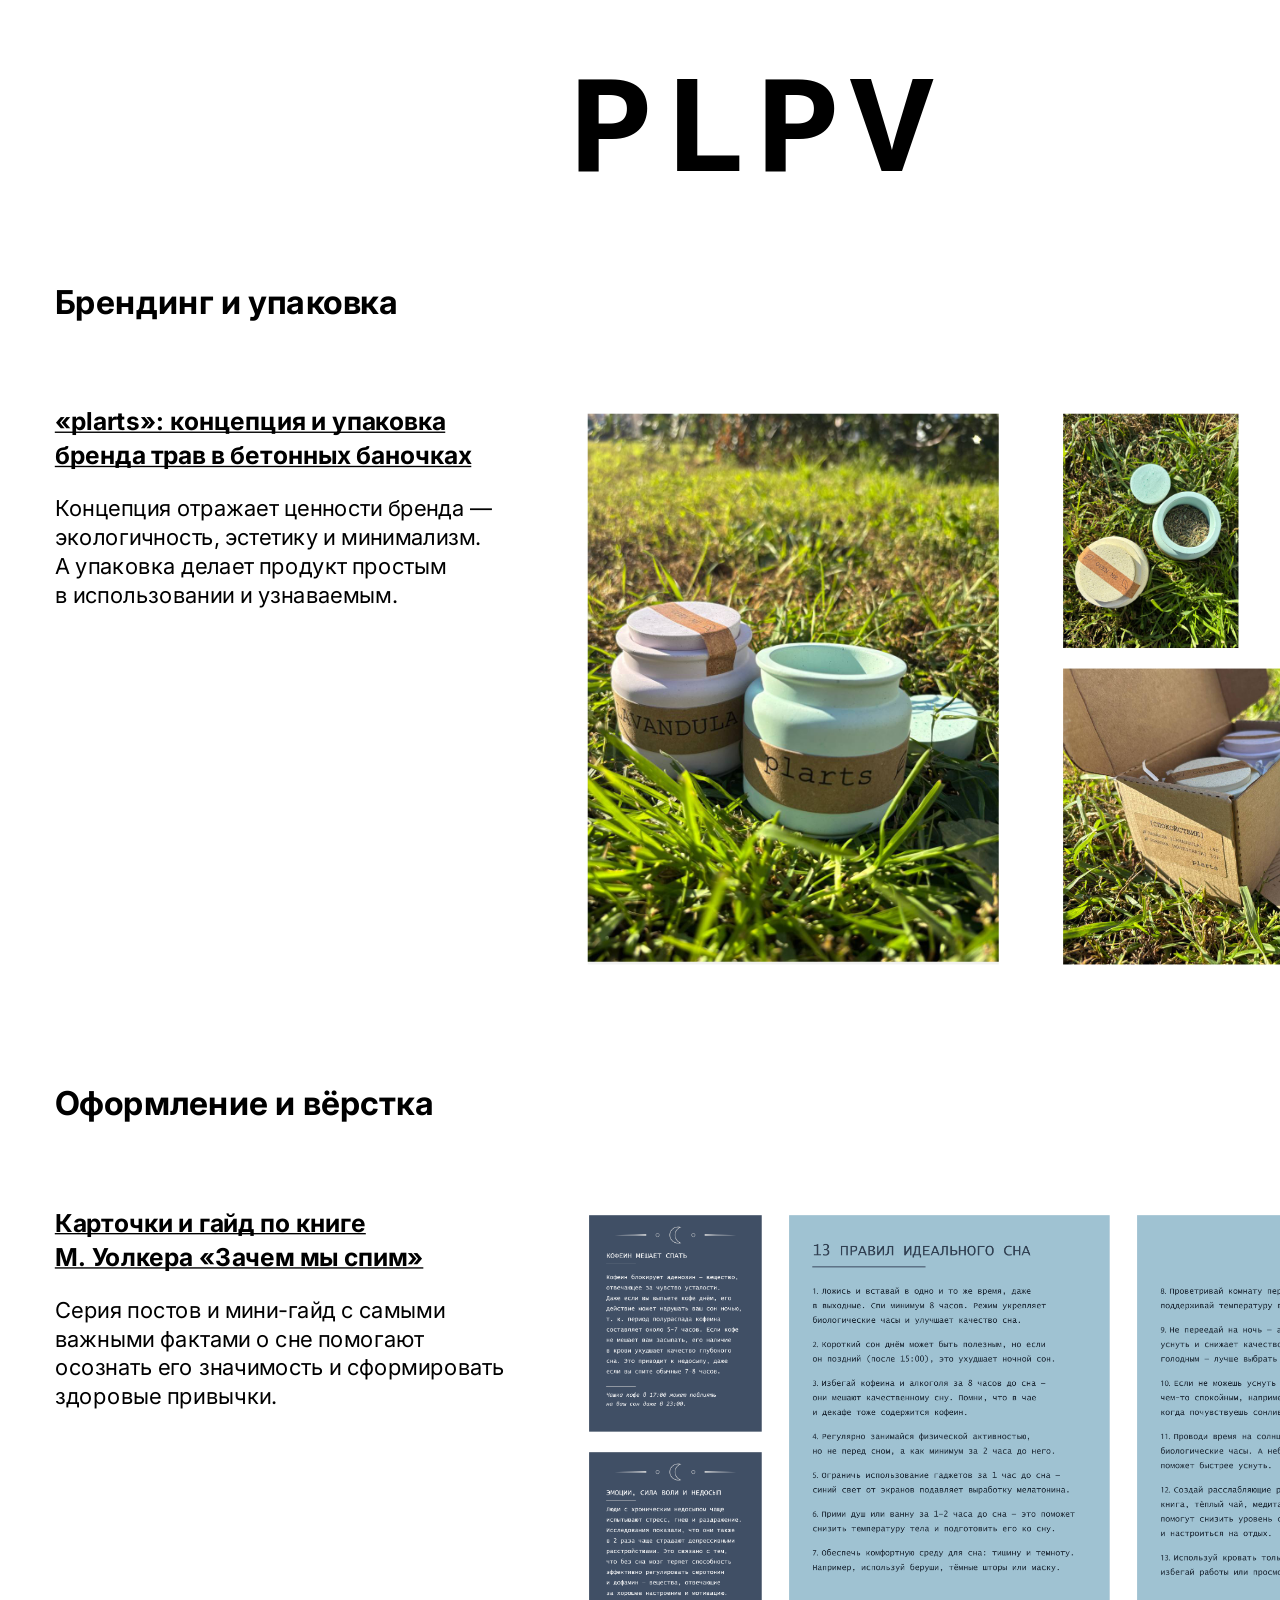
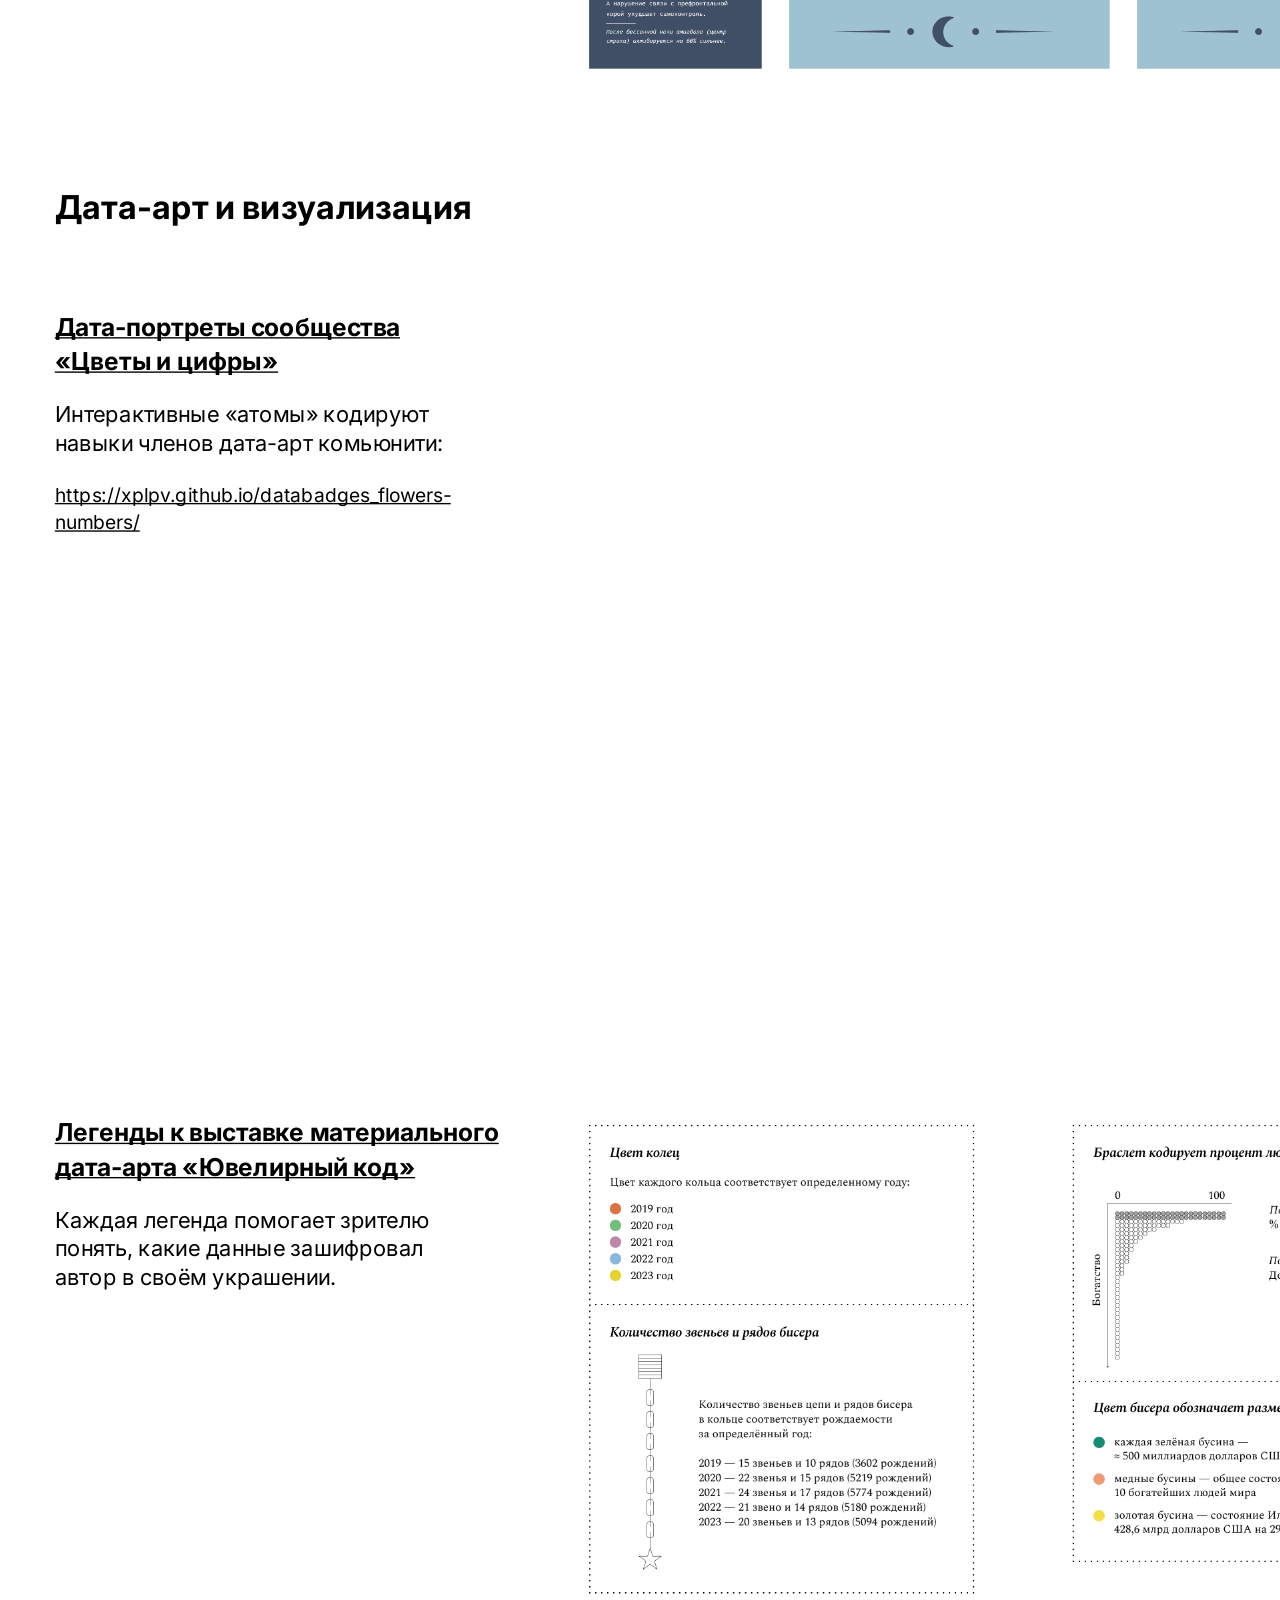
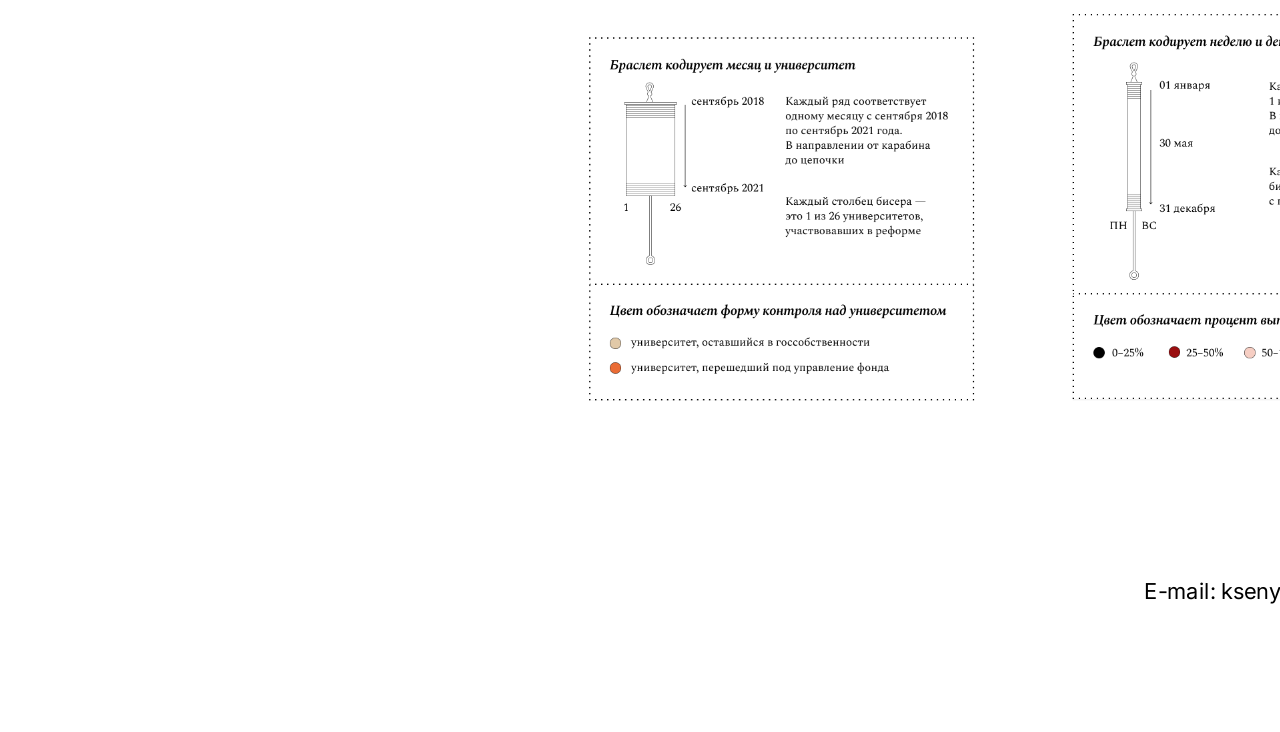
==== index.html @ 0fc168ed "Update index.html" ====
<!DOCTYPE html>
<html lang="ru">
<head>
  <meta charset="UTF-8" />
  <meta name="viewport" content="width=1024" />
  <title>PLPV — Портфолио</title>

  <link rel="preconnect" href="https://fonts.googleapis.com">
  <link rel="preconnect" href="https://fonts.gstatic.com" crossorigin>
  <link href="https://fonts.googleapis.com/css2?family=Inter:wght@300;400;500;600&display=swap" rel="stylesheet">

  <link rel="stylesheet" href="style.css"/>
</head>

<body>
<div class="container">
<!-- 1 этаж -->
<div class="floor"><h1>PLPV</h1></div>


<!-- 2 этаж -->
<div class="floor"><h2>Брендинг и упаковка</h2></div>

<!-- 3 этаж -->
<div class="floor">
  <div class="text-block">
    <div class="text-inner">
      <h3><a href="https://readymag.website/u2789686664/5841627/2/">«plarts»: концепция и упаковка бренда трав в бетонных баночках</a></h3>
      <p>Концепция отражает ценности бренда — экологичность, эстетику и минимализм. А упаковка делает продукт простым в использовании и узнаваемым.</p>
    </div>
  </div>

  <div class="photos photos-3">
    <!-- Левая большая вертикальная -->
    <div class="ph ph-300x402"><img src="https://xplpv.github.io/portfolio/assets/1.jpg" alt="1"/></div>

    <!-- Правая часть -->
    <div class="col-right">
      <!-- Верх: две маленькие рядом -->
      <div class="top-row">
        <div class="ph ph-128x170"><img src="https://xplpv.github.io/portfolio/assets/2.jpg" alt="2"/></div>
        <div class="ph ph-128x170"><img src="https://xplpv.github.io/portfolio/assets/3.jpg" alt="3"/></div>
      </div>
      <!-- Низ: горизонтальная -->
      <div class="ph ph-288x216"><img src="https://xplpv.github.io/portfolio/assets/4.jpg" alt="4"/></div>
    </div>
  </div>
</div>

<!-- 4 этаж -->
<div class="floor"><h2>Оформление и вёрстка</h2></div>


<!-- 5 этаж -->
<div class="floor floor-5">
  <div class="text-block">
    <div class="text-inner">
      <h3><a href="https://readymag.website/u2789686664/5841627/8/">Карточки и гайд по книге М. Уолкера «Зачем мы спим»</a></h3>
      <p>Серия постов и мини-гайд с самыми важными фактами о сне помогают осознать его значимость и сформировать здоровые привычки.</p>
    </div>
  </div>

  <div class="photos photos-5">
    <!-- Левая колонка: две маленькие фотки вертикально -->
<div class="col-left-5">
<div class="ph ph-126x158"><img src="https://xplpv.github.io/portfolio/assets/5.png" alt="5"/></div>
<div class="ph ph-126x158"><img src="https://xplpv.github.io/portfolio/assets/6.png" alt="6"/></div>
</div>

    <!-- Правая колонка: две большие фотки горизонтально -->
<div class="col-right-5">
 <div class="top-row-5">
<div class="ph ph-234x331"><img src="https://xplpv.github.io/portfolio/assets/7.png" alt="7"/></div>
<div class="ph ph-234x331"><img src="https://xplpv.github.io/portfolio/assets/8.png" alt="8"/></div>
</div>
</div>
</div>
</div>

<!-- 6 этаж -->
<div class="floor"><h2>Дата-арт и визуализация</h2></div>


<!-- 8 этаж -->
<div class="floor">
<div class="text-block">
<div class="text-inner">
<h3><a href="https://readymag.website/u2789686664/5841627/5/">Дата-портреты сообщества «Цветы и цифры»</a></h3>
<p>Интерактивные «атомы» кодируют навыки членов дата-арт комьюнити:</p>
<a href="https://xplpv.github.io/databadges_flowers-numbers/" class="link">https://xplpv.github.io/databadges_flowers-numbers/</a>
</div>
</div>


<div class="photos photos-8">
<div class="ph ph-347x494 video">
  <video src="https://xplpv.github.io/portfolio/assets/10.mp4" 
         autoplay muted loop playsinline></video>
</div>
</div>
</div>


<!-- 9 этаж -->
<div class="floor">
<div class="text-block">
<div class="text-inner">
<h3><a href="https://readymag.website/u2789686664/5841627/6/">Легенды к выставке материального дата-арта «Ювелирный код»</a></h3>
<p>Каждая легенда помогает зрителю понять, какие данные зашифровал автор в своём украшении.</p>
</div>
</div>


<div class="photos photos-9">
<div class="col-left-9">
<div class="ph ph-281x342 white-bg"><img src="https://xplpv.github.io/portfolio/assets/11.png" alt="11"/></div>
<div class="ph ph-281x265 white-bg"><img src="https://xplpv.github.io/portfolio/assets/13.png" alt="13"/></div>
</div>
<div class="col-right-9">
<div class="ph ph-281x319 white-bg"><img src="https://xplpv.github.io/portfolio/assets/12.png" alt="12"/></div>
<div class="ph ph-282x282 white-bg"><img src="https://xplpv.github.io/portfolio/assets/14.png" alt="14"/></div>
</div>
</div>
</div>


<!-- 10 этаж -->
<div class="floor floor-10">
  <div class="contacts">
    <span>@X_PLPV
      <img src="https://xplpv.github.io/portfolio/assets/15.png" alt="Telegram"/>
    </span>
    <span>E-mail: ksenya.pyl@gmail.com</span>
  </div>
</div>
</div>
</body>

</html>
---- style.css ----
body {
  background: #fff;
  font-family: 'Inter', sans-serif;
  color: #000;
  width: 1024px;   /* не больше твоего дизайна */
  margin: 0;
  padding: 40px;
  transform: scale(1.37); /* 140% */
  transform-origin: top left; /* чтобы масштаб был от левого верхнего угла */
}

h1 {
  font-family: 'Geist Mono', monospace; font-size: 102px;
  letter-spacing: 7px;
  text-align: right;
  padding -20px 0 0 0;
}
h1, h2, h3 {
  margin: 0;
}

h2 {
  padding: 20px 0 0 0;
}
h3 {
  font-size: 18px;
  line-height: 1.4;
}
p {
  font-size: 16px;
  line-height: 1.3;
}
a {
  color: #000;
  text-decoration: underline;
  text-decoration-skip-ink: none;
  transition: color 0.3s ease;
}

a:hover {
  color: #888888; /* цвет при наведении, можно подобрать яркий */
}
.container {
  width: 1024px;      /* фиксированная ширина холста */
  margin: 0 auto;      /* центрируем по горизонтали */
  box-sizing: border-box;
}
.floor {
  width: 100%;
  display: flex;
  padding: 20px 0;
}
.floor h1 {
  margin: -20px auto -10px; 
}
.text-block {
  width: 40%;
  display: flex;
  align-items: flex-start;
  padding: 20px 0;
}

.text-inner h3 {
  display: block;   /* чтобы воспринимал width */
  width: 100%;
}
.link { 
  font-size: 14px;
  line-height: 1.2;
}
.text-inner {
  width: 85%;
}
.photos {
  width: 650px;
  margin-left: 0;
  overflow: visible;
  padding: 27px 0;
}

.ph {
  background: #f2f2f2;
  overflow: visible;
}
.ph img {
  width: 100%;
  height: auto;
  display: block;
}

/* === 3 этаж === */
.photos-3 {
  display: flex;
  gap: 47px; /* расстояние между левой и правой частью */
  align-items: stretch;
}

/* Левая фотка */
.ph-300x402 {
  width: 300px;
  height: 402px;
}

/* Правая часть */
.col-right {
  display: flex;
  flex-direction: column;
  gap: 16px;
}

/* Верхние две маленькие фотки */
.top-row {
  display: flex;
  gap: 32px;
}

.ph-128x170 {
  width: 128px;
  height: 170px;
}

/* Нижняя горизонтальная */
.ph-288x216 {
  width: 288px;
  height: 216px;
  
}

/* === 5 этаж === */
.photos-5 {
  display: flex;
  gap: 20px; /* расстояние между левой и правой колонкой */
  align-items: stretch; /* выравнивание по высоте */
}

.col-left-5 {
  display: flex;
  flex-direction: column;
  justify-content: space-between;
  gap: 12px; /* вертикальный отступ между маленькими фотками */
}

.col-right-5 {
  display: flex;
  flex-direction: column;
}

.top-row-5 {
  display: flex;
  gap: 20px; /* горизонтальный отступ между большими фотками */
}

/* Размеры фоток */
.ph-126x158 { width: 126px; height: 158px; }
.ph-234x331 { width: 234px; height: 331px; }

/* ===== 8 ЭТАЖ ===== */
.video video {
  width: 100%;
  height: 100%;
  object-fit: contain; /* чтобы не резало */
  background: #fff;
}
.ph-347x494 {
  width: 347px;
  height: 494px;
  margin-left: -4px;
}


/* ===== 9 ЭТАЖ ===== */
.photos-9 {
  display: flex;
  gap: 72px; /* расстояние между левой и правой колонкой */
  align-items: stretch;
}

.col-left-9, .col-right-9 {
  display: flex;
  flex-direction: column;
  justify-content: space-between;
  gap: 32px;
}
.white-bg img {
  background: #fff;
}
/* Размеры фоток */
.ph-281x342 { width: 281px; height: 342px; }
.ph-281x265 { width: 281px; height: 265px; }
.ph-281x319 { width: 281px; height: 319px; }
.ph-282x282 { width: 281px; height: 282px; }

/* === 10 этаж: контакты === */
.floor-10 {
  width: 100%;
  display: flex;
  justify-content: flex-end; /* всё справа */
  padding: 50px 0 50px 0;
}

.contacts {
  display: flex;
  flex-direction: column;
  align-items: flex-end; /* выравнивание по правому краю */
  gap: 8px; /* расстояние между строчками */
}

.contacts span, .contacts a {
  display: flex;
  align-items: center;
  gap: 8px; /* расстояние между текстом и иконкой */
}

.contacts img {
  width: 24px;
  height: 24px;

}
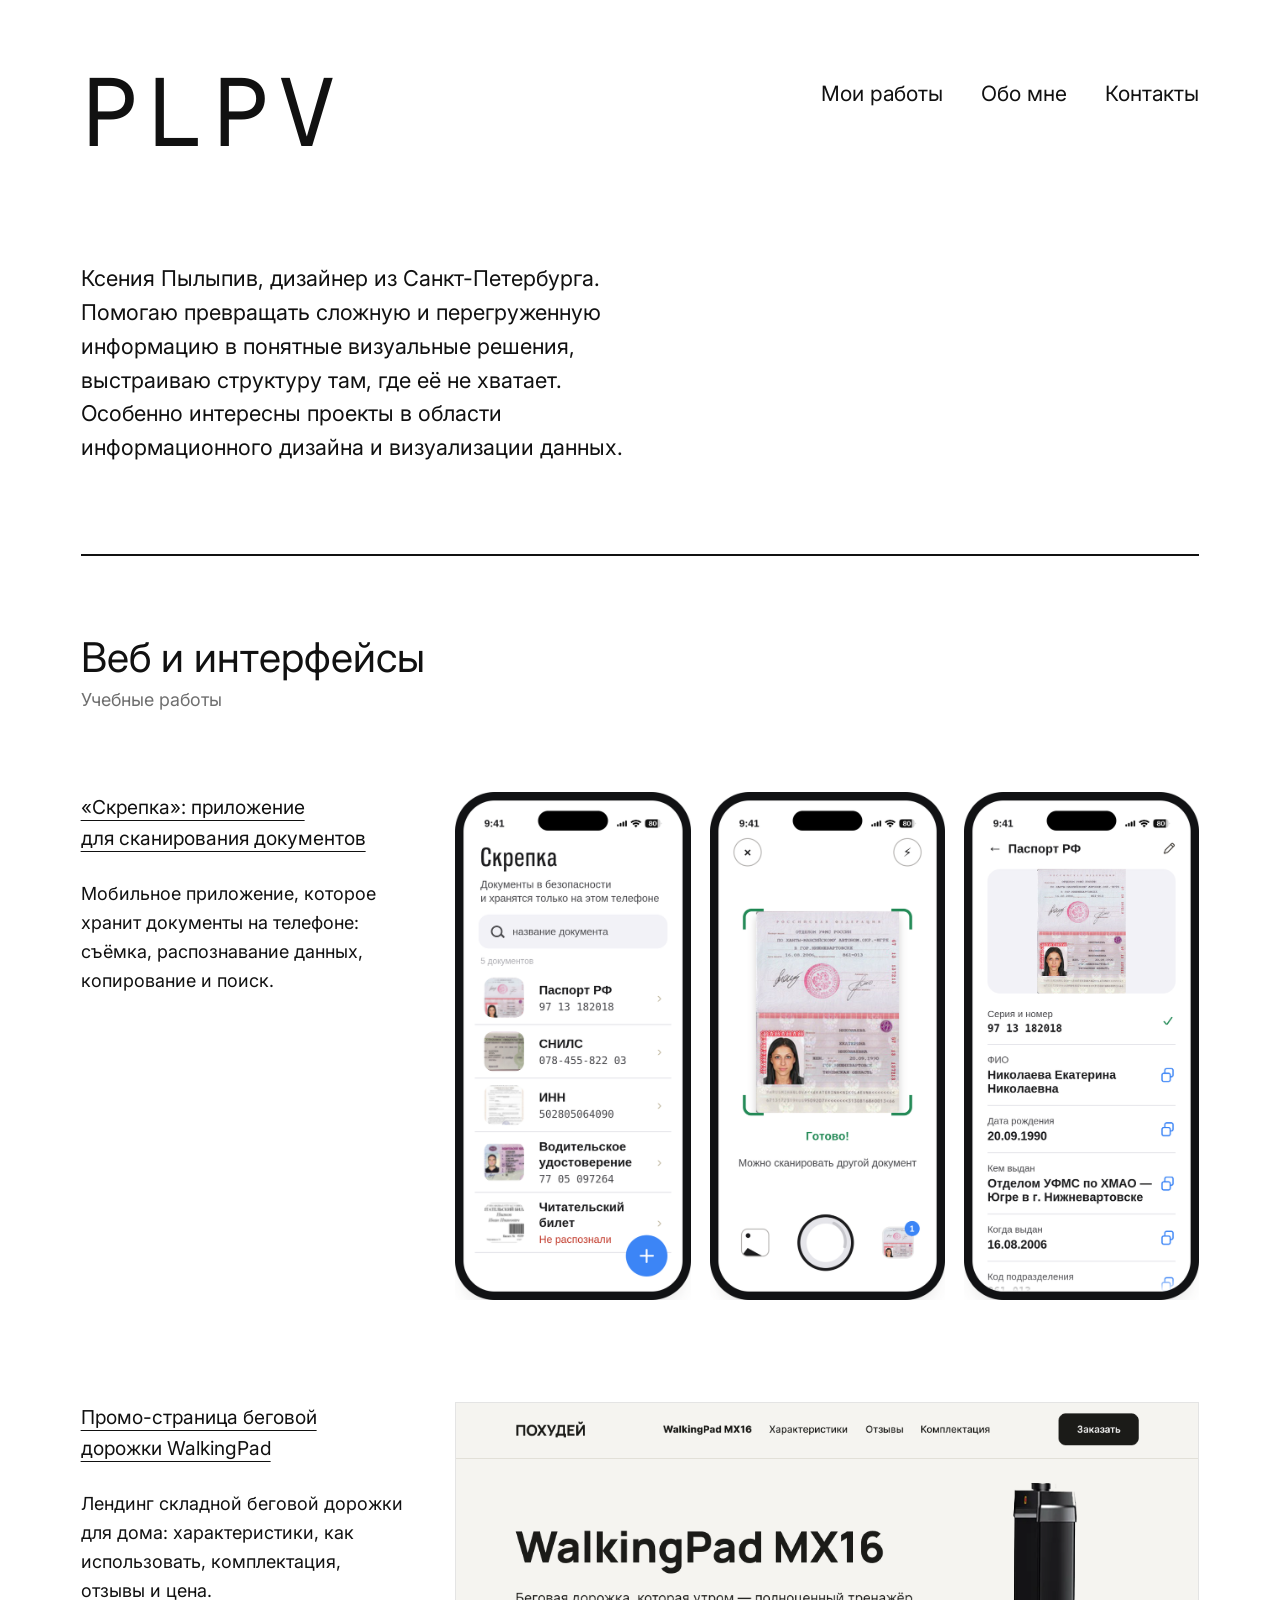
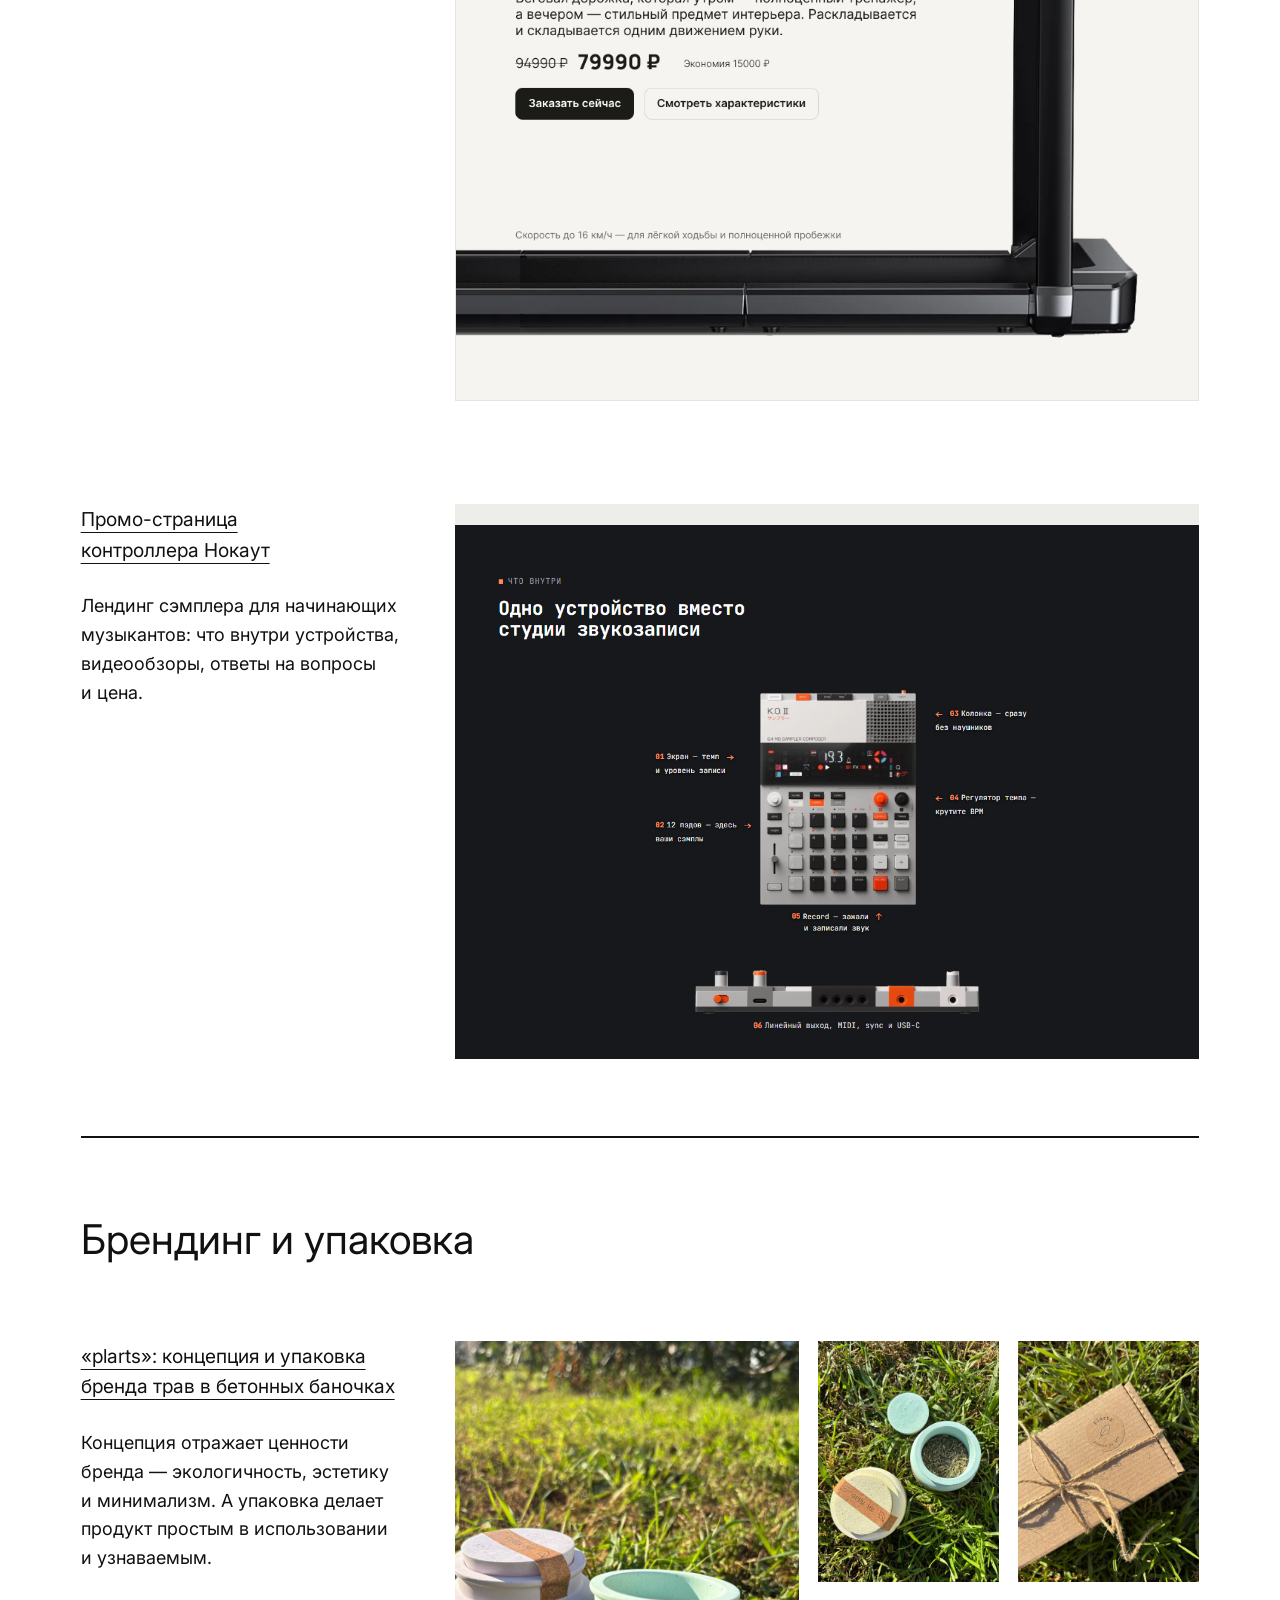
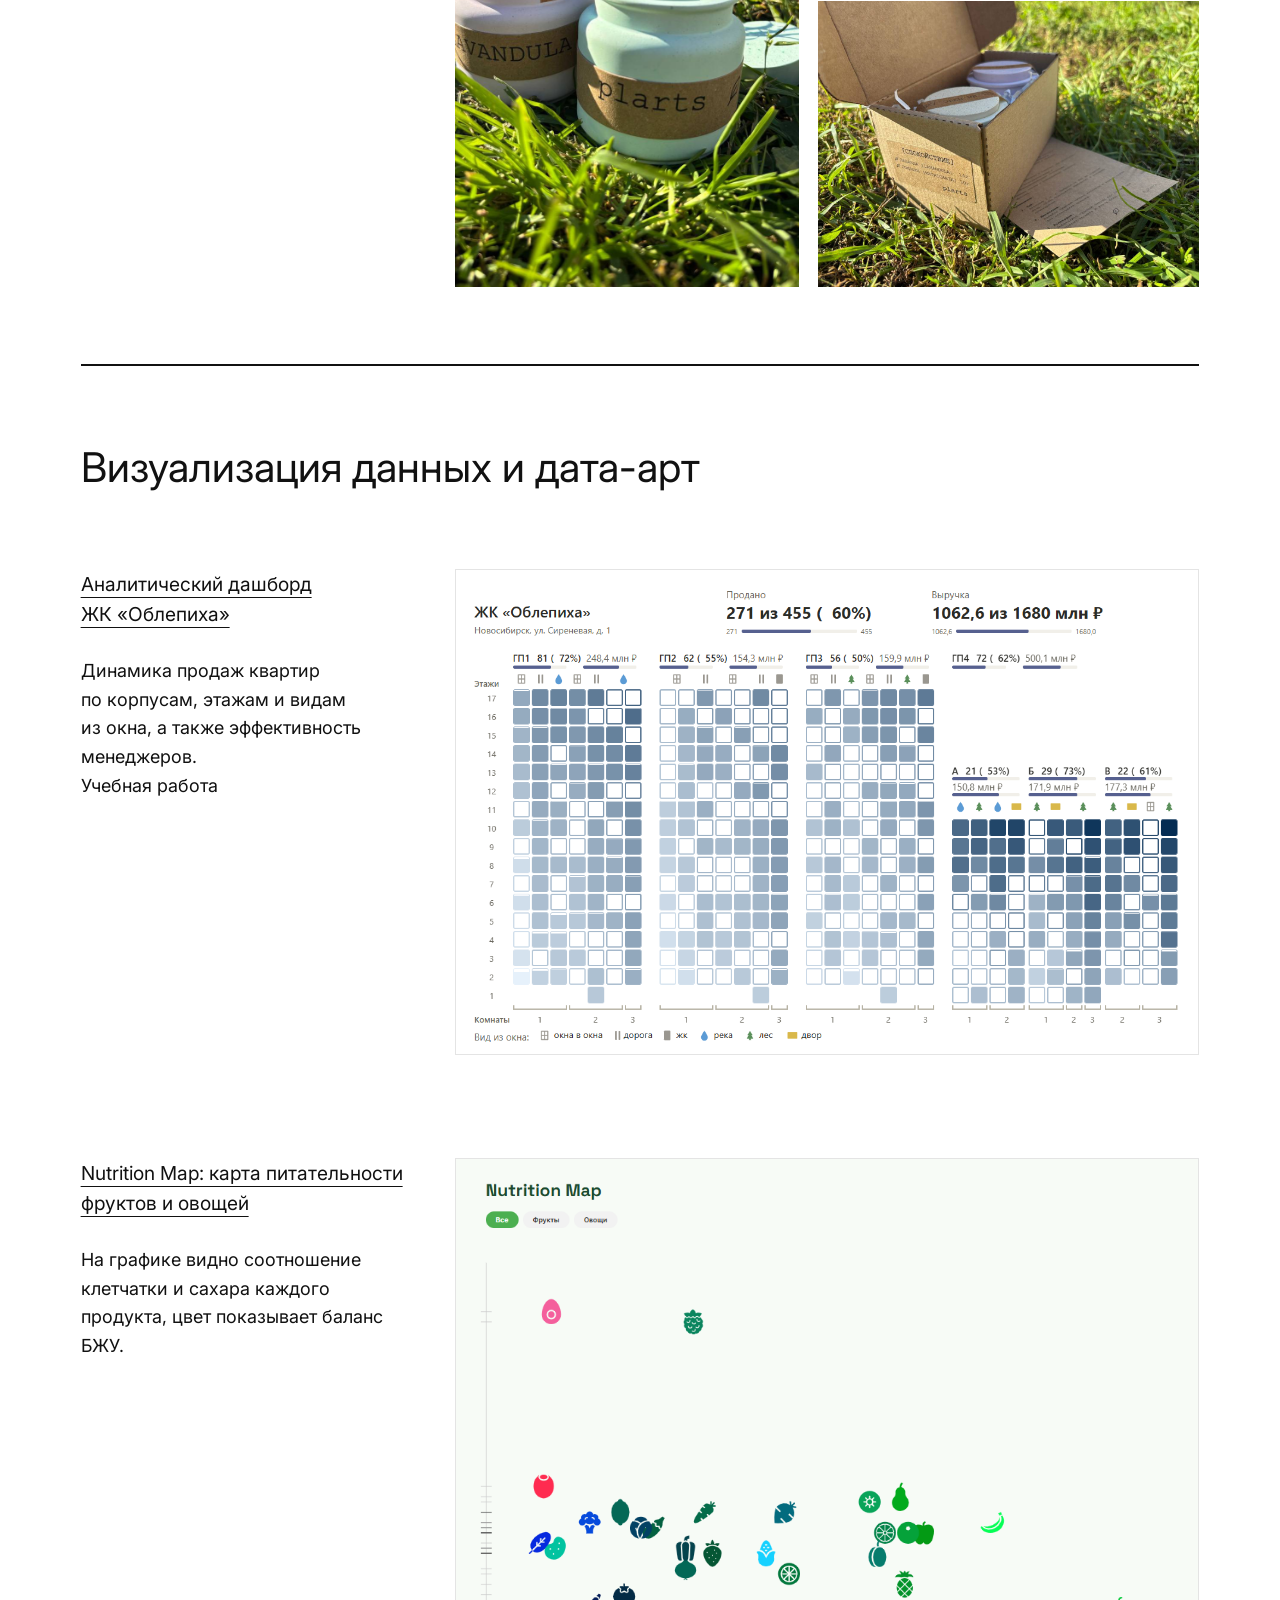
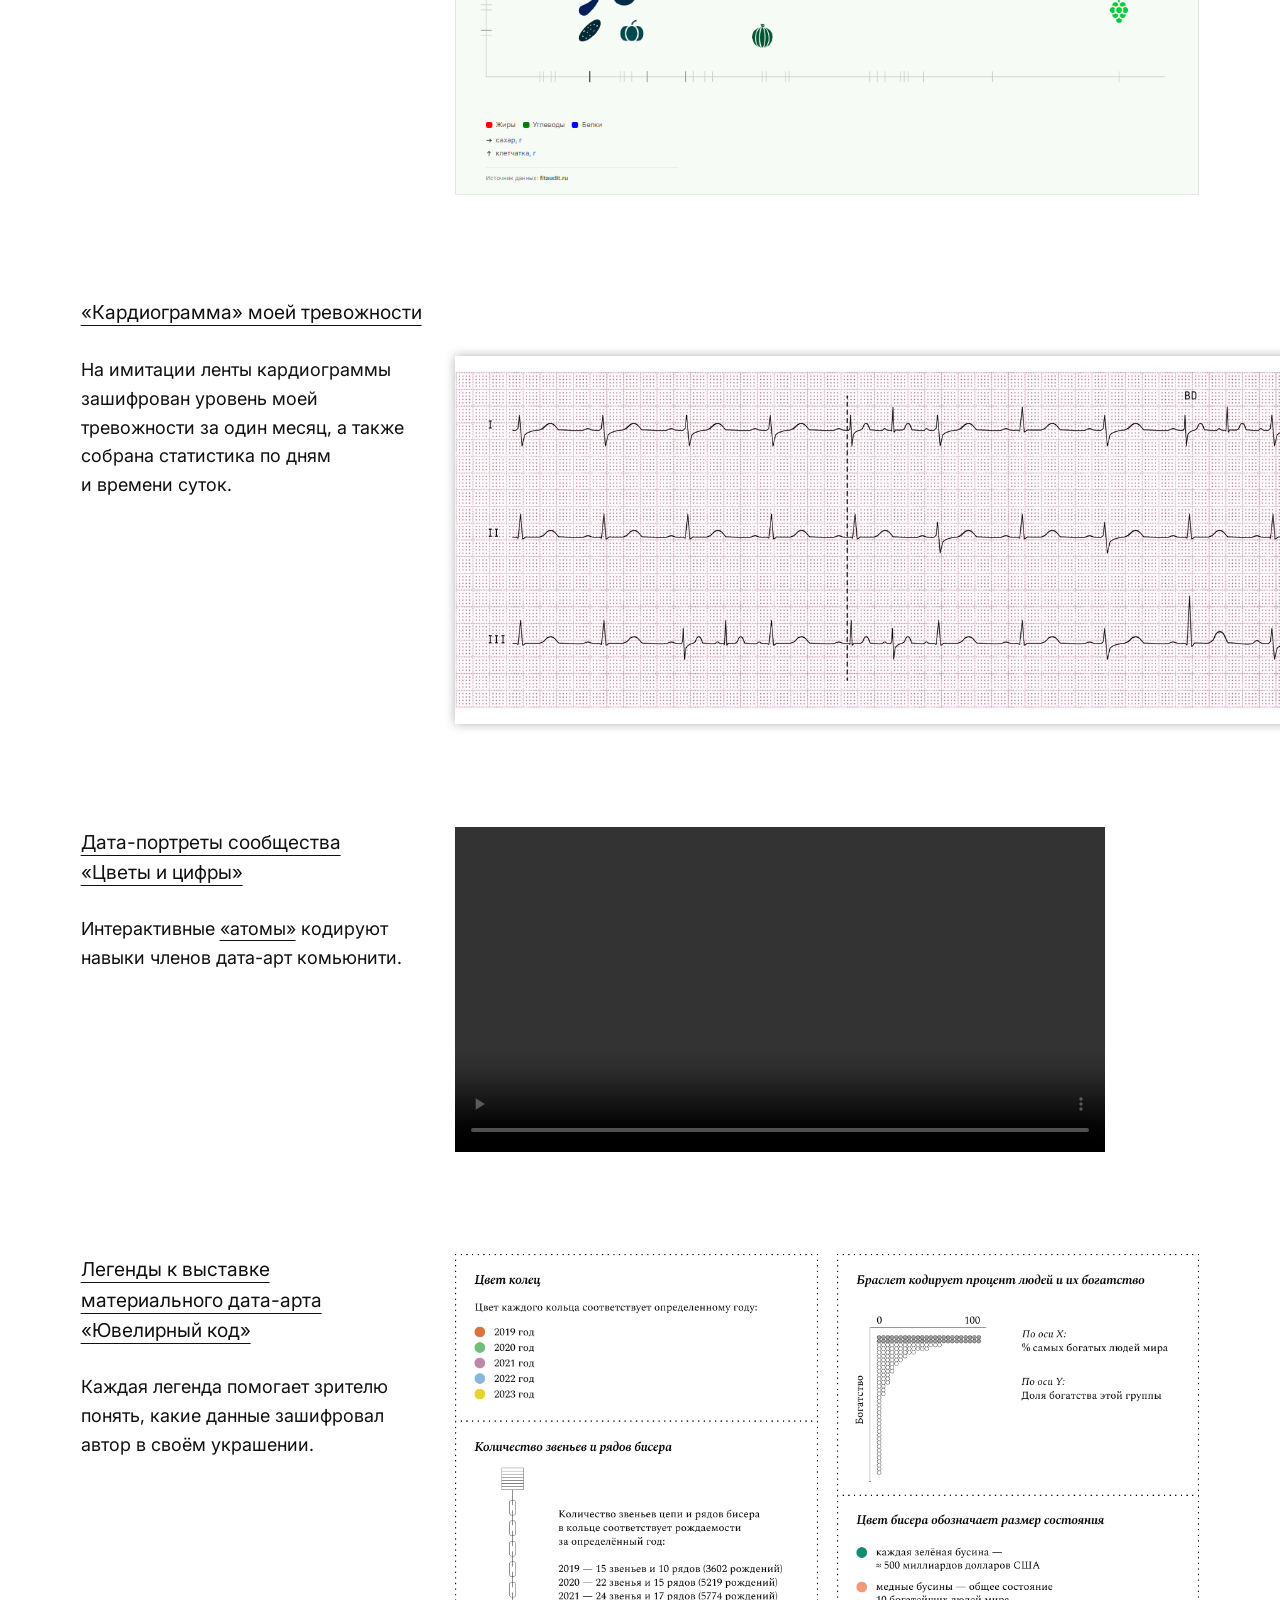
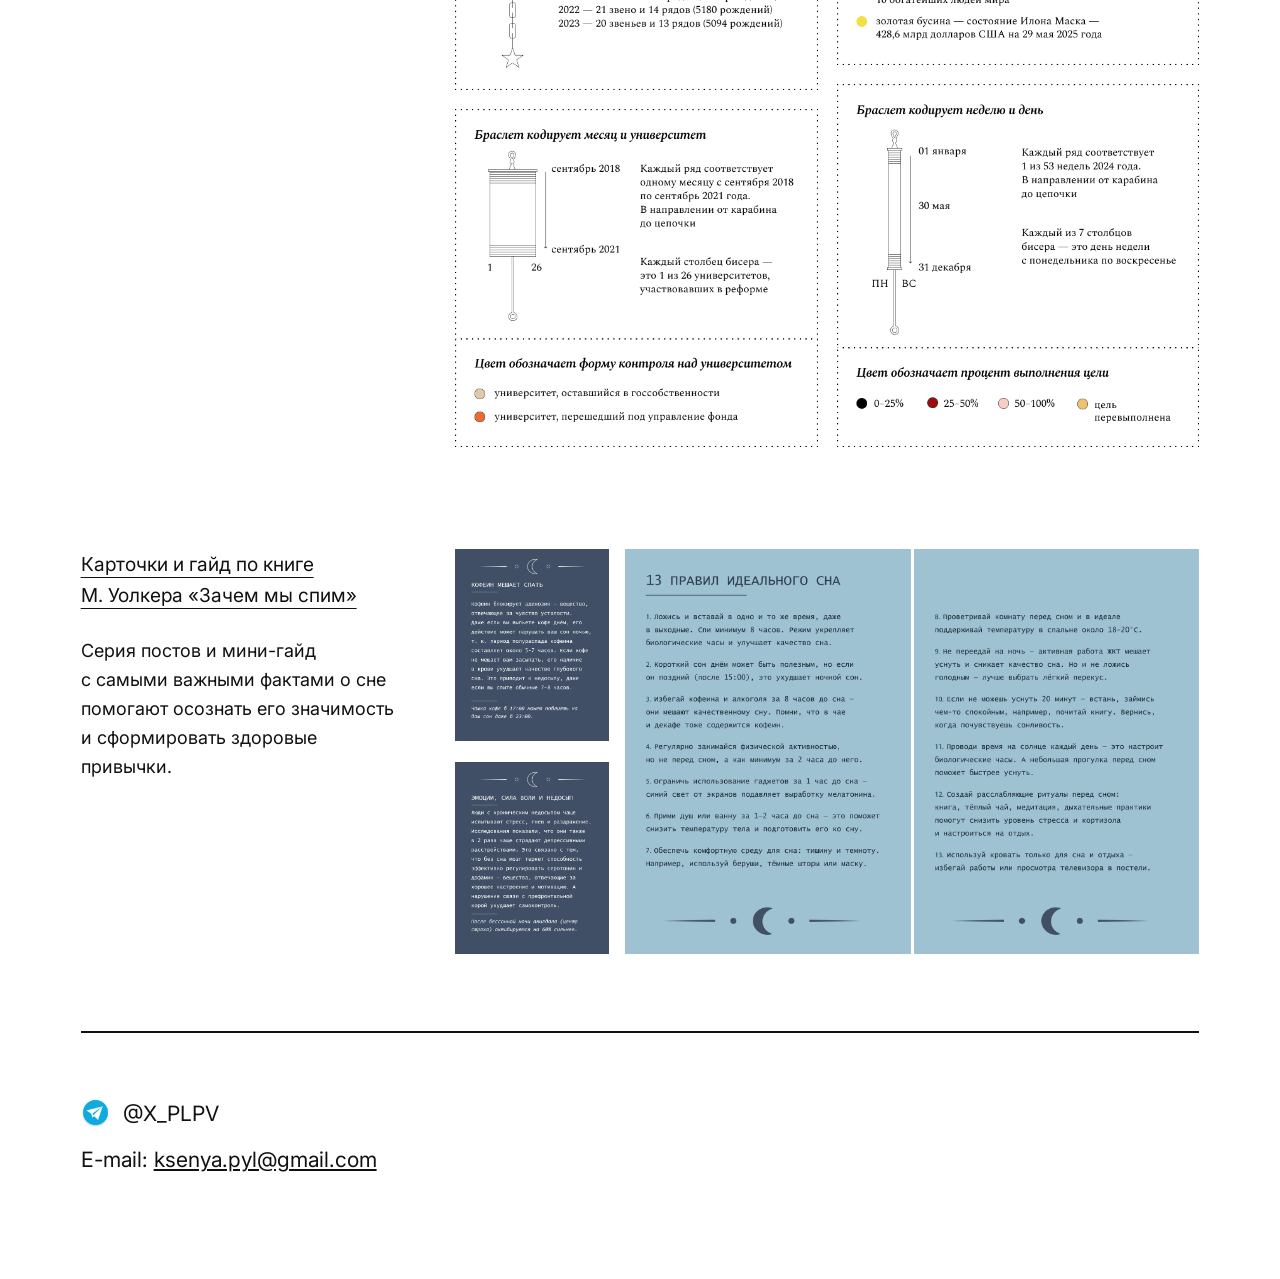
==== commit 4f80ca40: "Add files via upload" ====
--- a/index.html
+++ b/index.html
@@ -1,140 +1,144 @@
-<!DOCTYPE html>
-<html lang="ru">
-<head>
-  <meta charset="UTF-8" />
-  <meta name="viewport" content="width=1024" />
-  <title>PLPV — Портфолио</title>
-
-  <link rel="preconnect" href="https://fonts.googleapis.com">
-  <link rel="preconnect" href="https://fonts.gstatic.com" crossorigin>
-  <link href="https://fonts.googleapis.com/css2?family=Inter:wght@300;400;500;600&display=swap" rel="stylesheet">
-
-  <link rel="stylesheet" href="style.css"/>
-</head>
-
-<body>
-<div class="container">
-<!-- 1 этаж -->
-<div class="floor"><h1>PLPV</h1></div>
-
-
-<!-- 2 этаж -->
-<div class="floor"><h2>Брендинг и упаковка</h2></div>
-
-<!-- 3 этаж -->
-<div class="floor">
-  <div class="text-block">
-    <div class="text-inner">
-      <h3><a href="https://readymag.website/u2789686664/5841627/2/">«plarts»: концепция и упаковка бренда трав в бетонных баночках</a></h3>
-      <p>Концепция отражает ценности бренда — экологичность, эстетику и минимализм. А упаковка делает продукт простым в использовании и узнаваемым.</p>
-    </div>
-  </div>
-
-  <div class="photos photos-3">
-    <!-- Левая большая вертикальная -->
-    <div class="ph ph-300x402"><img src="https://xplpv.github.io/portfolio/assets/1.jpg" alt="1"/></div>
-
-    <!-- Правая часть -->
-    <div class="col-right">
-      <!-- Верх: две маленькие рядом -->
-      <div class="top-row">
-        <div class="ph ph-128x170"><img src="https://xplpv.github.io/portfolio/assets/2.jpg" alt="2"/></div>
-        <div class="ph ph-128x170"><img src="https://xplpv.github.io/portfolio/assets/3.jpg" alt="3"/></div>
-      </div>
-      <!-- Низ: горизонтальная -->
-      <div class="ph ph-288x216"><img src="https://xplpv.github.io/portfolio/assets/4.jpg" alt="4"/></div>
-    </div>
-  </div>
-</div>
-
-<!-- 4 этаж -->
-<div class="floor"><h2>Оформление и вёрстка</h2></div>
-
-
-<!-- 5 этаж -->
-<div class="floor floor-5">
-  <div class="text-block">
-    <div class="text-inner">
-      <h3><a href="https://readymag.website/u2789686664/5841627/8/">Карточки и гайд по книге М. Уолкера «Зачем мы спим»</a></h3>
-      <p>Серия постов и мини-гайд с самыми важными фактами о сне помогают осознать его значимость и сформировать здоровые привычки.</p>
-    </div>
-  </div>
-
-  <div class="photos photos-5">
-    <!-- Левая колонка: две маленькие фотки вертикально -->
-<div class="col-left-5">
-<div class="ph ph-126x158"><img src="https://xplpv.github.io/portfolio/assets/5.png" alt="5"/></div>
-<div class="ph ph-126x158"><img src="https://xplpv.github.io/portfolio/assets/6.png" alt="6"/></div>
-</div>
-
-    <!-- Правая колонка: две большие фотки горизонтально -->
-<div class="col-right-5">
- <div class="top-row-5">
-<div class="ph ph-234x331"><img src="https://xplpv.github.io/portfolio/assets/7.png" alt="7"/></div>
-<div class="ph ph-234x331"><img src="https://xplpv.github.io/portfolio/assets/8.png" alt="8"/></div>
-</div>
-</div>
-</div>
-</div>
-
-<!-- 6 этаж -->
-<div class="floor"><h2>Дата-арт и визуализация</h2></div>
-
-
-<!-- 8 этаж -->
-<div class="floor">
-<div class="text-block">
-<div class="text-inner">
-<h3><a href="https://readymag.website/u2789686664/5841627/5/">Дата-портреты сообщества «Цветы и цифры»</a></h3>
-<p>Интерактивные «атомы» кодируют навыки членов дата-арт комьюнити:</p>
-<a href="https://xplpv.github.io/databadges_flowers-numbers/" class="link">https://xplpv.github.io/databadges_flowers-numbers/</a>
-</div>
-</div>
-
-
-<div class="photos photos-8">
-<div class="ph ph-347x494 video">
-  <video src="https://xplpv.github.io/portfolio/assets/10.mp4" 
-         autoplay muted loop playsinline></video>
-</div>
-</div>
-</div>
-
-
-<!-- 9 этаж -->
-<div class="floor">
-<div class="text-block">
-<div class="text-inner">
-<h3><a href="https://readymag.website/u2789686664/5841627/6/">Легенды к выставке материального дата-арта «Ювелирный код»</a></h3>
-<p>Каждая легенда помогает зрителю понять, какие данные зашифровал автор в своём украшении.</p>
-</div>
-</div>
-
-
-<div class="photos photos-9">
-<div class="col-left-9">
-<div class="ph ph-281x342 white-bg"><img src="https://xplpv.github.io/portfolio/assets/11.png" alt="11"/></div>
-<div class="ph ph-281x265 white-bg"><img src="https://xplpv.github.io/portfolio/assets/13.png" alt="13"/></div>
-</div>
-<div class="col-right-9">
-<div class="ph ph-281x319 white-bg"><img src="https://xplpv.github.io/portfolio/assets/12.png" alt="12"/></div>
-<div class="ph ph-282x282 white-bg"><img src="https://xplpv.github.io/portfolio/assets/14.png" alt="14"/></div>
-</div>
-</div>
-</div>
-
-
-<!-- 10 этаж -->
-<div class="floor floor-10">
-  <div class="contacts">
-    <span>@X_PLPV
-      <img src="https://xplpv.github.io/portfolio/assets/15.png" alt="Telegram"/>
-    </span>
-    <span>E-mail: ksenya.pyl@gmail.com</span>
-  </div>
-</div>
-</div>
-</body>
-
-</html>
-
+<!DOCTYPE html>
+<html lang="ru">
+<head>
+<meta charset="utf-8">
+<meta name="viewport" content="width=device-width, initial-scale=1">
+<title>PLPV — Ксения Пылыпив, дизайнер</title>
+<meta name="description" content="Ксения Пылыпив, дизайнер из Санкт-Петербурга. Информационный дизайн и визуализация данных.">
+<link rel="preconnect" href="https://fonts.googleapis.com"><link rel="preconnect" href="https://fonts.gstatic.com" crossorigin>
+<link href="https://fonts.googleapis.com/css2?family=Geist+Mono&family=Inter:wght@400;500&display=swap" rel="stylesheet">
+<link rel="stylesheet" href="style.css">
+</head>
+<body>
+<div class="wrap">
+<header>
+  <a class="logo" href="#top" id="top">PLPV</a>
+  <nav><a href="#works">Мои работы</a><a href="#top">Обо мне</a><a href="#contacts">Контакты</a></nav>
+</header>
+
+<p class="intro" id="about"><span>Ксения Пылыпив, дизайнер из&nbsp;Санкт-Петербурга.</span><span>Помогаю превращать сложную и&nbsp;перегруженную</span><span>информацию в&nbsp;понятные визуальные решения,</span><span>выстраиваю структуру там, где её не&nbsp;хватает.</span><span>Особенно интересны проекты в&nbsp;области</span><span>информационного дизайна и&nbsp;визуализации данных.</span></p>
+<hr>
+
+<main id="works">
+<section>
+  <div class="hd"><h2>Веб и&nbsp;интерфейсы</h2><p class="sub">Учебные работы</p></div>
+  <article class="project" id="skrepka">
+    <div class="info">
+      <h3><a href="skrepka.html">«Скрепка»: приложение для&nbsp;сканирования документов</a></h3>
+      <p>Мобильное приложение, которое хранит документы на&nbsp;телефоне: съёмка, распознавание данных, копирование и&nbsp;поиск.</p>
+    </div>
+    <a class="gallery three" href="skrepka.html" aria-label="Открыть «Скрепку» на отдельной странице"><img src="img/skrepka-1.png" alt="Скрепка: список документов" loading="lazy"><img src="img/skrepka-2.png" alt="Скрепка: съёмка документа" loading="lazy"><img src="img/skrepka-3.png" alt="Скрепка: карточка документа" loading="lazy"></a>
+  </article>
+
+  <article class="project" id="walkingpad">
+    <div class="info">
+      <h3><a href="walkingpad.html">Промо-страница беговой дорожки&nbsp;WalkingPad</a></h3>
+      <p>Лендинг складной беговой дорожки для&nbsp;дома: характеристики, как использовать, комплектация, отзывы и&nbsp;цена.</p>
+    </div>
+    <a href="walkingpad.html"><img class="shot" src="img/walkingpad.png" alt="Промо-страница WalkingPad MX16" loading="lazy"></a>
+  </article>
+
+  <article class="project">
+    <div class="info">
+      <h3><a href="https://xplpv.github.io/muzoboika_nokaut/">Промо-страница контроллера&nbsp;Нокаут</a></h3>
+      <p>Лендинг сэмплера для&nbsp;начинающих музыкантов: что внутри устройства, видеообзоры, ответы на&nbsp;вопросы и&nbsp;цена.</p>
+    </div>
+    <a href="https://xplpv.github.io/muzoboika_nokaut/"><img src="img/nokaut-3.png" alt="Блок «Одно устройство вместо студии звукозаписи»" loading="lazy"></a>
+  </article>
+</section>
+<hr>
+
+<section>
+  <h2>Брендинг и&nbsp;упаковка</h2>
+  <article class="project">
+    <div class="info">
+      <h3><a href="https://readymag.website/u2789686664/5841627/2/" target="_blank" rel="noopener">«plarts»: концепция и&nbsp;упаковка бренда трав в&nbsp;бетонных баночках</a></h3>
+      <p>Концепция отражает ценности бренда&nbsp;— экологичность, эстетику и&nbsp;минимализм. А&nbsp;упаковка делает продукт простым в&nbsp;использовании и&nbsp;узнаваемым.</p>
+    </div>
+    <div class="gallery plarts" id="plarts">
+      <img class="a" src="img/plarts-1.jpg" alt="Баночки plarts с лавандой и ромашкой на траве">
+      <img src="img/plarts-2.jpg" alt="Открытая баночка с травами">
+      <img src="img/plarts-3.jpg" alt="Крафтовая коробка plarts, перевязанная шпагатом">
+      <img class="d" src="img/plarts-4.jpg" alt="Открытая коробка с двумя баночками и инструкцией">
+    </div>
+  </article>
+</section>
+<hr>
+
+<section>
+  <h2>Визуализация данных и&nbsp;дата-арт</h2>
+  <article class="project">
+    <div class="info">
+      <h3><a href="https://xplpv.github.io/oblepiha/">Аналитический дашборд ЖК&nbsp;«Облепиха»</a></h3>
+      <p>Динамика продаж квартир по&nbsp;корпусам, этажам и&nbsp;видам из&nbsp;окна, а&nbsp;также эффективность менеджеров.</p>
+      <p class="tag">Учебная работа</p>
+    </div>
+    <a href="https://xplpv.github.io/oblepiha/"><img class="shot" src="img/oblepiha.png" alt="Дашборд ЖК Облепиха: шахматка продаж" loading="lazy"></a>
+  </article>
+
+  <article class="project">
+    <div class="info">
+      <h3><a href="https://xplpv.github.io/nutrition-map/">Nutrition Map: карта питательности фруктов и&nbsp;овощей</a></h3>
+      <p>На&nbsp;графике видно соотношение клетчатки и&nbsp;сахара каждого продукта, цвет показывает баланс БЖУ.</p>
+    </div>
+    <a href="https://xplpv.github.io/nutrition-map/"><img class="shot" src="img/nutrition.png" alt="Интерактивная карта Nutrition Map" loading="lazy"></a>
+  </article>
+
+  <article class="project top-title" id="anxiety">
+    <h3><a href="https://readymag.website/u2789686664/5841627/4/" target="_blank" rel="noopener">«Кардиограмма» моей тревожности</a></h3>
+    <div class="info"><p>На&nbsp;имитации ленты кардиограммы зашифрован уровень моей тревожности за&nbsp;один месяц, а&nbsp;также собрана статистика по&nbsp;дням и&nbsp;времени суток.</p></div>
+    <div class="ecg"><img src="img/anxiety.webp" alt="Лента кардиограммы, кодирующая уровень тревожности за месяц"></div>
+  </article>
+
+  <article class="project">
+    <div class="info">
+      <h3><a href="https://readymag.website/u2789686664/5841627/5/" target="_blank" rel="noopener">Дата-портреты сообщества «Цветы&nbsp;и&nbsp;цифры»</a></h3>
+      <p>Интерактивные <a href="https://xplpv.github.io/databadges_flowers-numbers/">«атомы»</a> кодируют навыки членов дата-арт комьюнити.</p>
+    </div>
+    <video src="img/data-badges.mp4" autoplay muted loop playsinline controls aria-label="Интерактивные дата-бейджи участников сообщества"></video>
+  </article>
+
+  <article class="project" id="legends">
+    <div class="info">
+      <h3><a href="https://readymag.website/u2789686664/5841627/6/" target="_blank" rel="noopener">Легенды к&nbsp;выставке материального дата-арта «Ювелирный код»</a></h3>
+      <p>Каждая легенда помогает зрителю понять, какие данные зашифровал автор в&nbsp;своём украшении.</p>
+    </div>
+    <div class="legends">
+      <div class="lcol l1"><img src="img/legend-1.png" alt="Легенда: цвет колец и количество звеньев" loading="lazy"><img src="img/legend-3.png" alt="Легенда: месяц и университет" loading="lazy"></div>
+      <div class="lcol l2"><img src="img/legend-2.png" alt="Легенда: процент людей и богатство" loading="lazy"><img src="img/legend-4.png" alt="Легенда: неделя и день" loading="lazy"></div>
+    </div>
+  </article>
+
+  <article class="project" id="sleep">
+    <div class="info">
+      <h3><a href="https://readymag.website/u2789686664/5841627/8/" target="_blank" rel="noopener">Карточки и&nbsp;гайд по&nbsp;книге М.&nbsp;Уолкера «Зачем мы спим»</a></h3>
+      <p>Серия постов и&nbsp;мини-гайд с&nbsp;самыми важными фактами о&nbsp;сне помогают осознать его значимость и&nbsp;сформировать здоровые привычки.</p>
+    </div>
+    <div class="sleep">
+      <div class="dark"><div class="card"><img src="img/sleep-1.png" alt="Карточка: кофеин мешает спать" loading="lazy"></div><div class="card"><img src="img/sleep-2.png" alt="Карточка: эмоции, сила воли и недосып" loading="lazy"></div></div>
+      <img src="img/sleep-3.png" alt="Гайд: 13 правил идеального сна, страница 1" loading="lazy">
+      <img src="img/sleep-4.png" alt="Гайд: 13 правил идеального сна, страница 2" loading="lazy">
+    </div>
+  </article>
+</section>
+</main>
+<hr>
+
+<footer id="contacts">
+  <a class="contact" href="https://t.me/X_PLPV"><img src="img/telegram.png" alt="Telegram">@X_PLPV</a>
+  <p>E-mail: <a href="mailto:ksenya.pyl@gmail.com">ksenya.pyl@gmail.com</a></p>
+</footer>
+</div>
+<script>
+(function(){var box=document.querySelector('.ecg'),img=box&&box.querySelector('img');if(!img||matchMedia('(prefers-reduced-motion:reduce)').matches)return;
+function upd(){var vh=innerHeight,r=box.getBoundingClientRect(),m=r.top+r.height/2,p=Math.max(0,Math.min(1,(vh*.62-m)/Math.max(1,vh*.52-r.height/2)));img.style.transform='translateX('+(-p*(img.offsetWidth-box.offsetWidth))+'px)'}
+addEventListener('scroll',upd,{passive:true});addEventListener('resize',upd);img.addEventListener('load',upd);upd()})();
+</script>
+<button type="button" class="up" aria-label="Наверх"><svg width="20" height="20" viewBox="0 0 20 20" fill="none" stroke="currentColor" stroke-width="2" aria-hidden="true"><path d="M10 16V4M4.5 9.5 10 4l5.5 5.5"/></svg></button>
+<script>
+(function(){var b=document.querySelector('.up');function s(){b.classList.toggle('show',scrollY>500)}
+addEventListener('scroll',s,{passive:true});s();
+b.addEventListener('click',function(){scrollTo({top:0,behavior:matchMedia('(prefers-reduced-motion:reduce)').matches?'auto':'smooth'})})})();
+</script>
+</body>
+</html>
--- a/style.css
+++ b/style.css
@@ -1,224 +1,74 @@
-body {
-  background: #fff;
-  font-family: 'Inter', sans-serif;
-  color: #000;
-  width: 1024px;   /* не больше твоего дизайна */
-  margin: 0;
-  padding: 40px;
-  transform: scale(1.37); /* 140% */
-  transform-origin: top left; /* чтобы масштаб был от левого верхнего угла */
-}
-
-h1 {
-  font-family: 'Geist Mono', monospace; font-size: 102px;
-  letter-spacing: 7px;
-  text-align: right;
-  padding -20px 0 0 0;
-}
-h1, h2, h3 {
-  margin: 0;
-}
-
-h2 {
-  padding: 20px 0 0 0;
-}
-h3 {
-  font-size: 18px;
-  line-height: 1.4;
-}
-p {
-  font-size: 16px;
-  line-height: 1.3;
-}
-a {
-  color: #000;
-  text-decoration: underline;
-  text-decoration-skip-ink: none;
-  transition: color 0.3s ease;
-}
-
-a:hover {
-  color: #888888; /* цвет при наведении, можно подобрать яркий */
-}
-.container {
-  width: 1024px;      /* фиксированная ширина холста */
-  margin: 0 auto;      /* центрируем по горизонтали */
-  box-sizing: border-box;
-}
-.floor {
-  width: 100%;
-  display: flex;
-  padding: 20px 0;
-}
-.floor h1 {
-  margin: -20px auto -10px; 
-}
-.text-block {
-  width: 40%;
-  display: flex;
-  align-items: flex-start;
-  padding: 20px 0;
-}
-
-.text-inner h3 {
-  display: block;   /* чтобы воспринимал width */
-  width: 100%;
-}
-.link { 
-  font-size: 14px;
-  line-height: 1.2;
-}
-.text-inner {
-  width: 85%;
-}
-.photos {
-  width: 650px;
-  margin-left: 0;
-  overflow: visible;
-  padding: 27px 0;
-}
-
-.ph {
-  background: #f2f2f2;
-  overflow: visible;
-}
-.ph img {
-  width: 100%;
-  height: auto;
-  display: block;
-}
-
-/* === 3 этаж === */
-.photos-3 {
-  display: flex;
-  gap: 47px; /* расстояние между левой и правой частью */
-  align-items: stretch;
-}
-
-/* Левая фотка */
-.ph-300x402 {
-  width: 300px;
-  height: 402px;
-}
-
-/* Правая часть */
-.col-right {
-  display: flex;
-  flex-direction: column;
-  gap: 16px;
-}
-
-/* Верхние две маленькие фотки */
-.top-row {
-  display: flex;
-  gap: 32px;
-}
-
-.ph-128x170 {
-  width: 128px;
-  height: 170px;
-}
-
-/* Нижняя горизонтальная */
-.ph-288x216 {
-  width: 288px;
-  height: 216px;
-  
-}
-
-/* === 5 этаж === */
-.photos-5 {
-  display: flex;
-  gap: 20px; /* расстояние между левой и правой колонкой */
-  align-items: stretch; /* выравнивание по высоте */
-}
-
-.col-left-5 {
-  display: flex;
-  flex-direction: column;
-  justify-content: space-between;
-  gap: 12px; /* вертикальный отступ между маленькими фотками */
-}
-
-.col-right-5 {
-  display: flex;
-  flex-direction: column;
-}
-
-.top-row-5 {
-  display: flex;
-  gap: 20px; /* горизонтальный отступ между большими фотками */
-}
-
-/* Размеры фоток */
-.ph-126x158 { width: 126px; height: 158px; }
-.ph-234x331 { width: 234px; height: 331px; }
-
-/* ===== 8 ЭТАЖ ===== */
-.video video {
-  width: 100%;
-  height: 100%;
-  object-fit: contain; /* чтобы не резало */
-  background: #fff;
-}
-.ph-347x494 {
-  width: 347px;
-  height: 494px;
-  margin-left: -4px;
-}
-
-
-/* ===== 9 ЭТАЖ ===== */
-.photos-9 {
-  display: flex;
-  gap: 72px; /* расстояние между левой и правой колонкой */
-  align-items: stretch;
-}
-
-.col-left-9, .col-right-9 {
-  display: flex;
-  flex-direction: column;
-  justify-content: space-between;
-  gap: 32px;
-}
-.white-bg img {
-  background: #fff;
-}
-/* Размеры фоток */
-.ph-281x342 { width: 281px; height: 342px; }
-.ph-281x265 { width: 281px; height: 265px; }
-.ph-281x319 { width: 281px; height: 319px; }
-.ph-282x282 { width: 281px; height: 282px; }
-
-/* === 10 этаж: контакты === */
-.floor-10 {
-  width: 100%;
-  display: flex;
-  justify-content: flex-end; /* всё справа */
-  padding: 50px 0 50px 0;
-}
-
-.contacts {
-  display: flex;
-  flex-direction: column;
-  align-items: flex-end; /* выравнивание по правому краю */
-  gap: 8px; /* расстояние между строчками */
-}
-
-.contacts span, .contacts a {
-  display: flex;
-  align-items: center;
-  gap: 8px; /* расстояние между текстом и иконкой */
-}
-
-.contacts img {
-  width: 24px;
-  height: 24px;
-
-}
-
-
-
-
-
-
+:root{--sans:"Inter",system-ui,-apple-system,"Segoe UI",Arial,sans-serif;--mono:"Geist Mono","SF Mono",Menlo,monospace;--ink:#111;--pad:clamp(20px,6.3vw,120px);--g:clamp(10px,1.5vw,22px)}
+*{box-sizing:border-box;margin:0}
+html,body{overflow-x:clip}
+html{scroll-behavior:smooth}
+body{font-family:var(--sans);color:var(--ink);background:#fff;font-size:18px;line-height:1.6}
+img,video{display:block;max-width:100%;height:auto}
+a{color:inherit;transition:opacity .2s}
+a:hover{opacity:.5}
+a:focus,button:focus{outline:none}
+a:focus-visible{opacity:.5}
+*{-webkit-tap-highlight-color:transparent}
+.wrap{padding:0 var(--pad)}
+header{display:flex;justify-content:space-between;align-items:flex-start;padding-top:clamp(28px,5vw,90px)}
+.logo{font-family:var(--mono);font-weight:400;font-size:clamp(60px,8.5vw,96px);letter-spacing:.08em;line-height:1;text-decoration:none}
+nav{display:flex;gap:clamp(18px,3vw,48px);font-size:clamp(19px,1.65vw,23px);padding-top:.6em}
+nav a{text-decoration:none}
+.intro{max-width:900px;font-size:clamp(19px,1.7vw,24px);line-height:1.55;margin:clamp(48px,8vw,130px) 0 clamp(48px,7vw,110px)}
+.intro span{display:block}
+hr{border:0;border-top:2px solid var(--ink);margin:0}
+section{padding:clamp(48px,6vw,90px) 0}
+h2{font-weight:400;font-size:clamp(28px,3.2vw,42px);letter-spacing:0;line-height:1.2;margin-bottom:clamp(40px,6vw,90px)}
+.project{display:grid;grid-template-columns:minmax(0,1fr) minmax(0,2.3fr);gap:clamp(24px,4vw,64px);margin-bottom:clamp(64px,8vw,130px)}
+.project:last-child{margin-bottom:0}
+.project h3{font-weight:400;font-size:clamp(18px,1.5vw,21px);line-height:1.6;margin-bottom:1.4em}
+.project h3 a{text-decoration:underline;text-underline-offset:.3em;text-decoration-thickness:1px}
+.info p{max-width:32ch}
+.top-title h3{grid-column:1/-1;margin:0 0 -1.2em}
+.gallery{display:grid;gap:var(--g)}
+.plarts{grid-template-columns:1.9fr 1fr 1fr}
+.plarts .a{grid-row:span 2}.plarts .d{grid-column:2/4}
+.plarts img{width:100%;height:100%;object-fit:cover}
+.legends{display:grid;grid-template-columns:1fr 1fr;gap:var(--g)}
+.lcol{display:grid;gap:var(--g);aspect-ratio:577/1262;min-height:0;overflow:hidden}
+.l1{grid-template-rows:702fr 544fr}.l2{grid-template-rows:656fr 578fr}
+.lcol img{width:100%;height:100%;min-height:0;object-fit:fill}
+.sleep{display:grid;grid-template-columns:236fr 24fr 439fr 4fr 438fr;align-items:stretch}
+.sleep .dark{display:flex;flex-direction:column;justify-content:space-between;gap:var(--g)}
+.sleep>.dark{grid-column:1}.sleep>img:nth-child(2){grid-column:3}.sleep>img:nth-child(3){grid-column:5}
+.sleep .card{background:#404f65;padding:0 6%;flex:none}
+.sleep .card img{width:100%;height:auto;aspect-ratio:900/1275}
+.three{grid-template-columns:repeat(3,1fr)}
+.ecg{position:relative;z-index:2}
+.ecg img{width:450%;max-width:none;will-change:transform;box-shadow:0 0 10px rgba(0,0,0,.3)}
+video{width:100%;max-width:650px}
+.shot{border:1px solid #e4e4e4;width:100%}
+footer{padding:clamp(40px,5vw,70px) 0 clamp(70px,8vw,120px)}
+.contact{display:flex;align-items:center;gap:.6em;font-size:clamp(19px,1.65vw,23px);text-decoration:none;width:max-content}
+.contact img{width:1.4em;height:1.4em}
+footer p{font-size:clamp(19px,1.65vw,23px);margin-top:.6em}
+@media(max-width:820px){
+ .project{grid-template-columns:1fr}.info p{max-width:none}
+ .top-title h3{margin:0}
+ .plarts{grid-template-columns:1fr 1fr}.plarts .a,.plarts .d{grid-column:1/-1;grid-row:auto}
+ .ecg img{width:500%}
+ .sleep{grid-template-columns:1fr 1fr;gap:var(--g)}.sleep>.dark,.sleep>img:nth-child(n){grid-column:auto}.sleep .dark{gap:var(--g);grid-column:1/-1;display:grid;grid-template-columns:1fr 1fr}
+ .sleep .dark img{height:auto}
+ nav{font-size:16px;gap:14px}.logo{font-size:52px}
+}
+@media(prefers-reduced-motion:reduce){html{scroll-behavior:auto}}
+
+.hd{margin-bottom:clamp(40px,6vw,90px)}.hd h2{margin-bottom:.1em}
+.sub{font-size:clamp(16px,1.4vw,20px);opacity:.6}
+.tag{margin-top:0}
+
+a:hover:has(>img),a.gallery:hover{opacity:1}
+.page{padding:clamp(28px,5vw,70px) 0 clamp(60px,8vw,120px)}
+.page .back{display:inline-block;font-size:clamp(17px,1.5vw,20px);margin-bottom:clamp(28px,4vw,56px)}
+.page h1{font-weight:400;font-size:clamp(26px,3vw,40px);line-height:1.25;margin-bottom:.4em;max-width:22em}
+.page .sub{margin-bottom:clamp(28px,4vw,56px)}
+.page img{width:100%;max-width:1100px}
+
+.project p a{text-decoration:underline;text-underline-offset:.25em;text-decoration-thickness:1px}
+.up{position:fixed;right:max(16px,env(safe-area-inset-right,0px));bottom:max(16px,env(safe-area-inset-bottom,0px));width:48px;height:48px;border:0;border-radius:50%;background:rgba(17,17,17,.45);color:#fff;cursor:pointer;display:grid;place-items:center;opacity:0;pointer-events:none;transition:opacity .25s,background .2s;z-index:5}
+.up.show{opacity:1;pointer-events:auto}.up:hover{background:rgba(17,17,17,.75)}
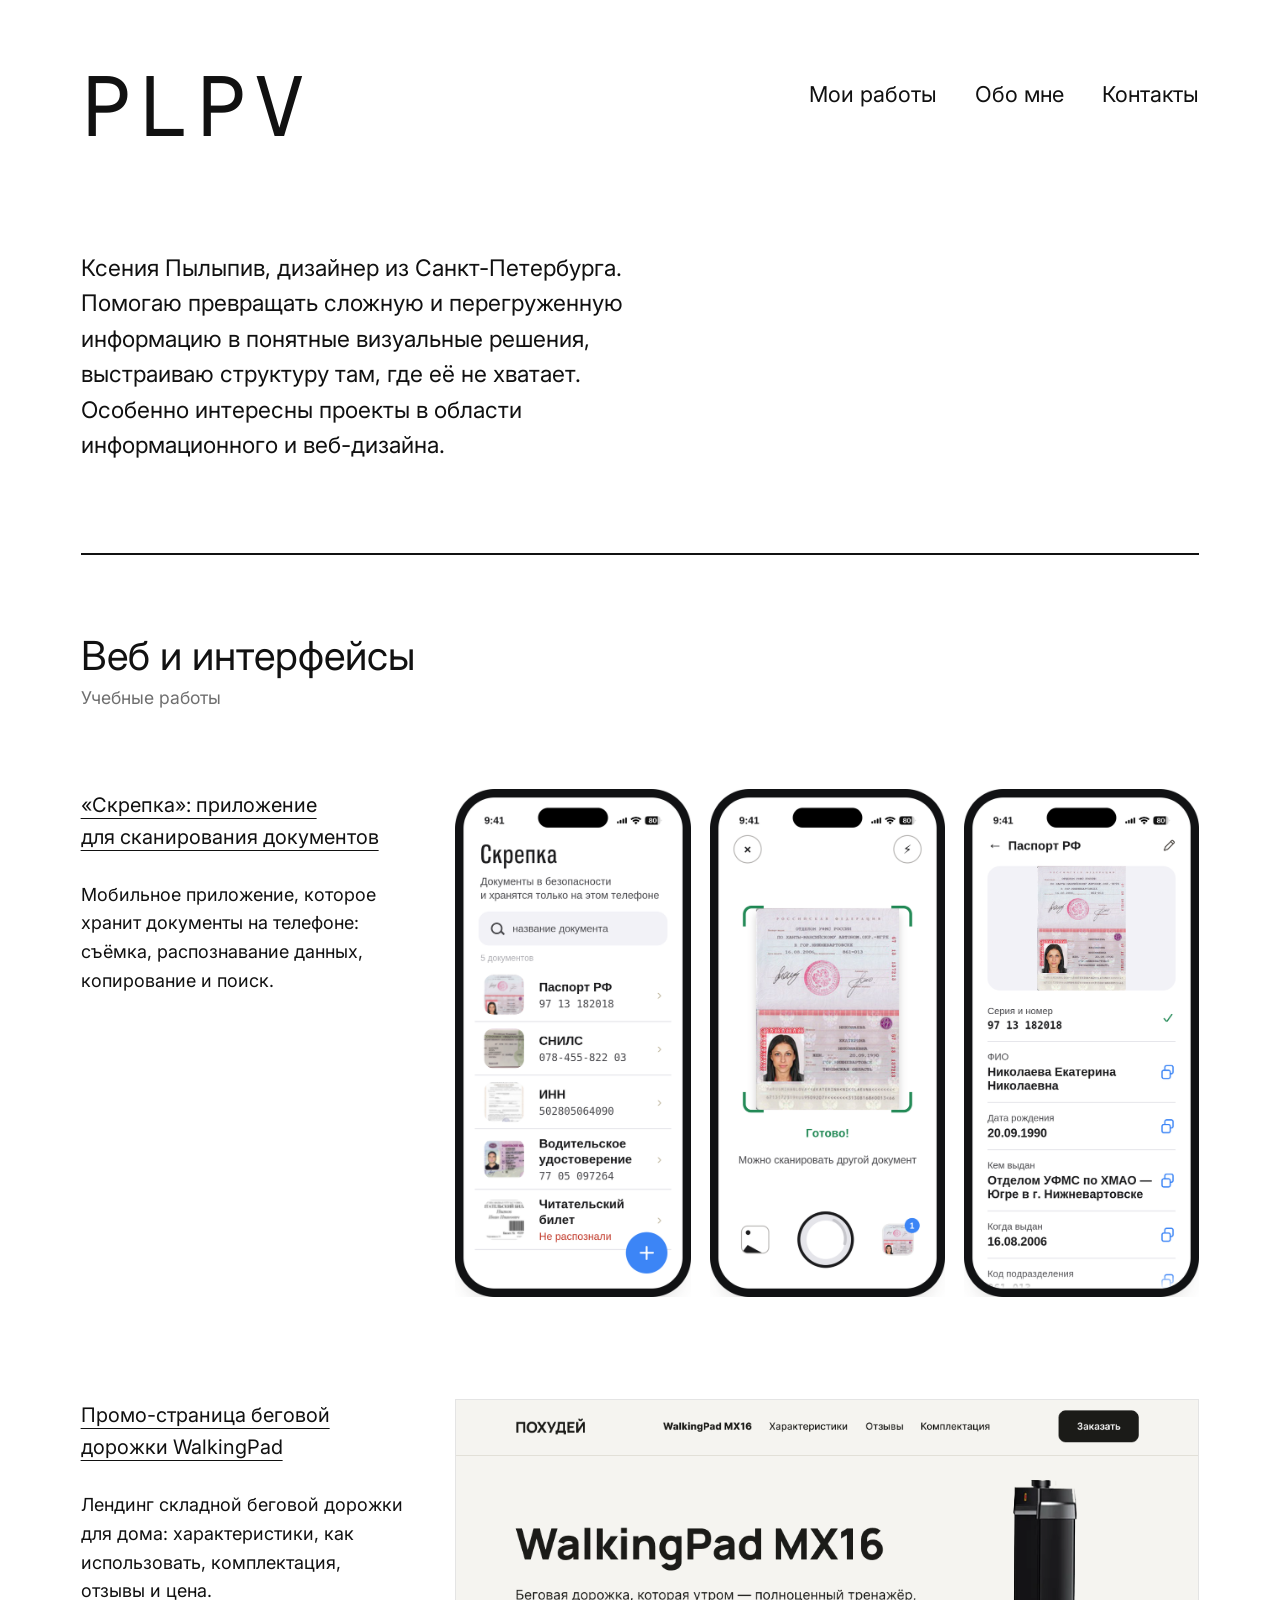
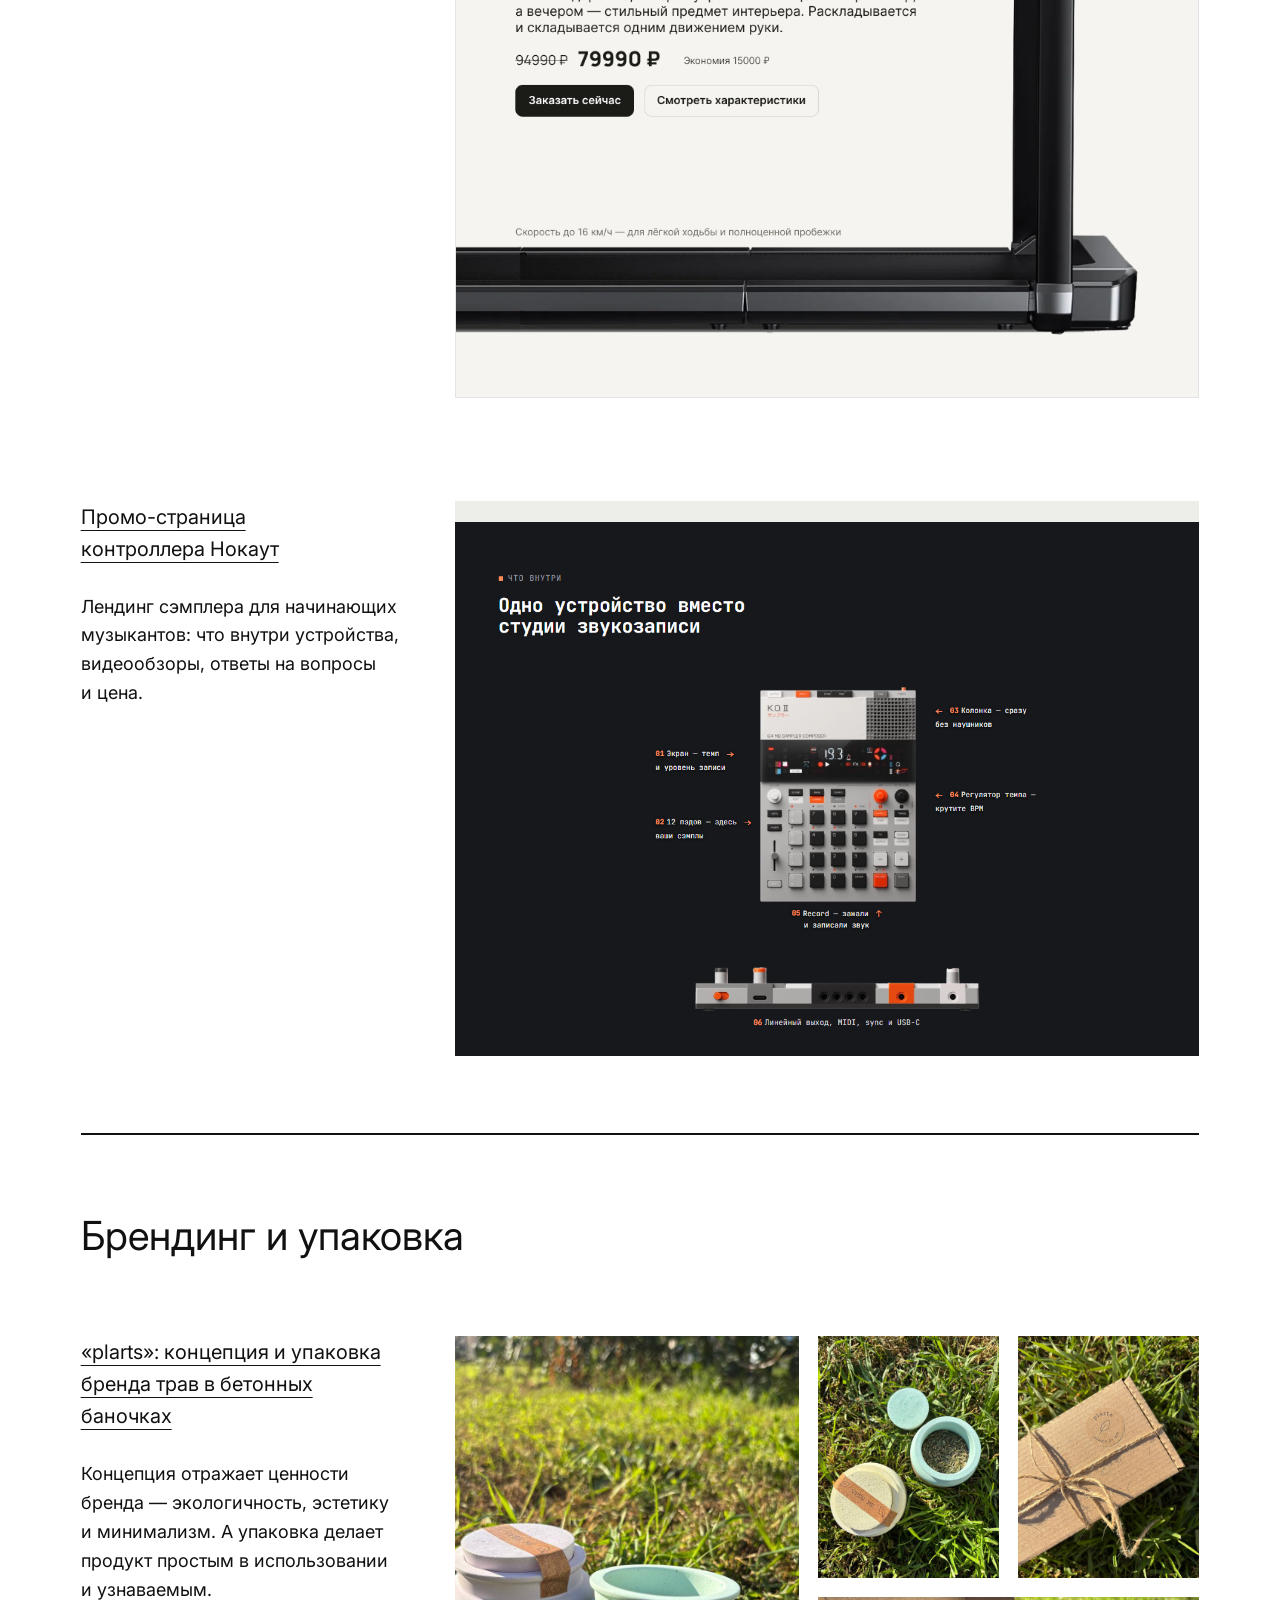
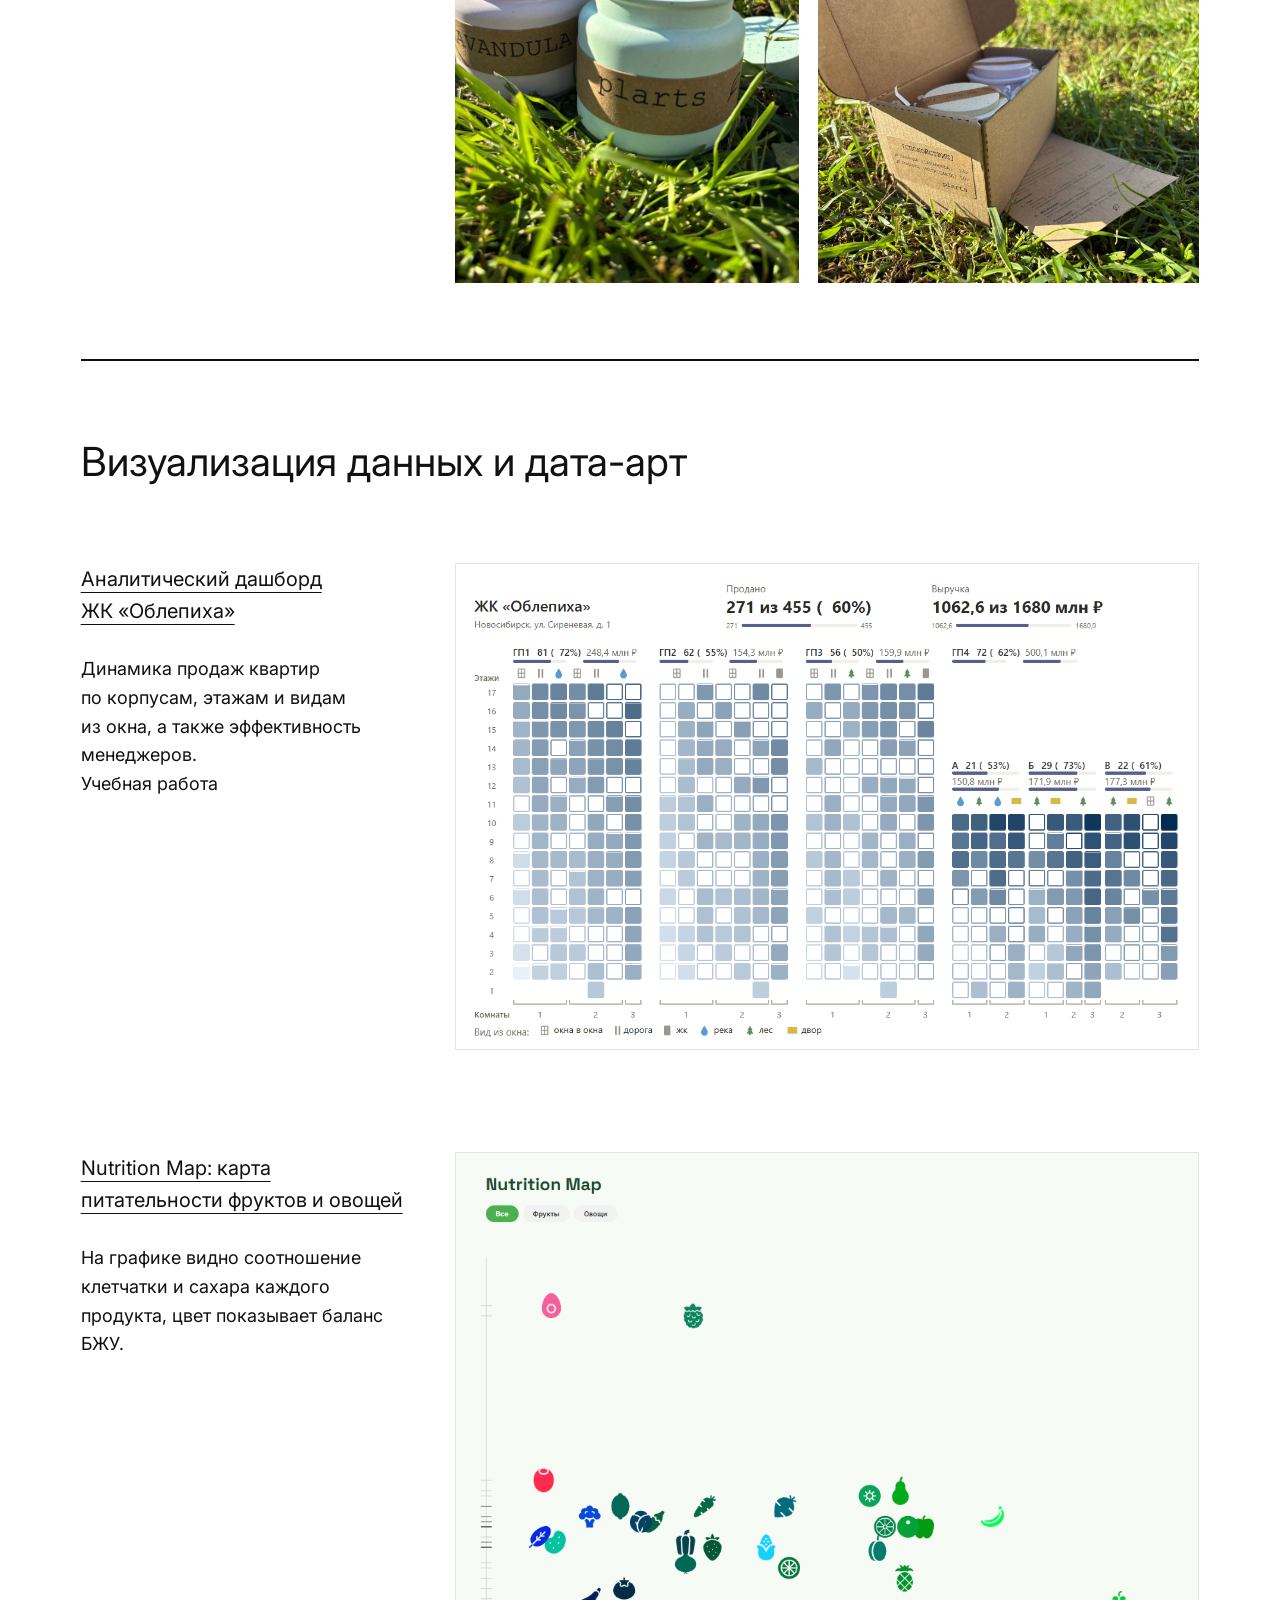
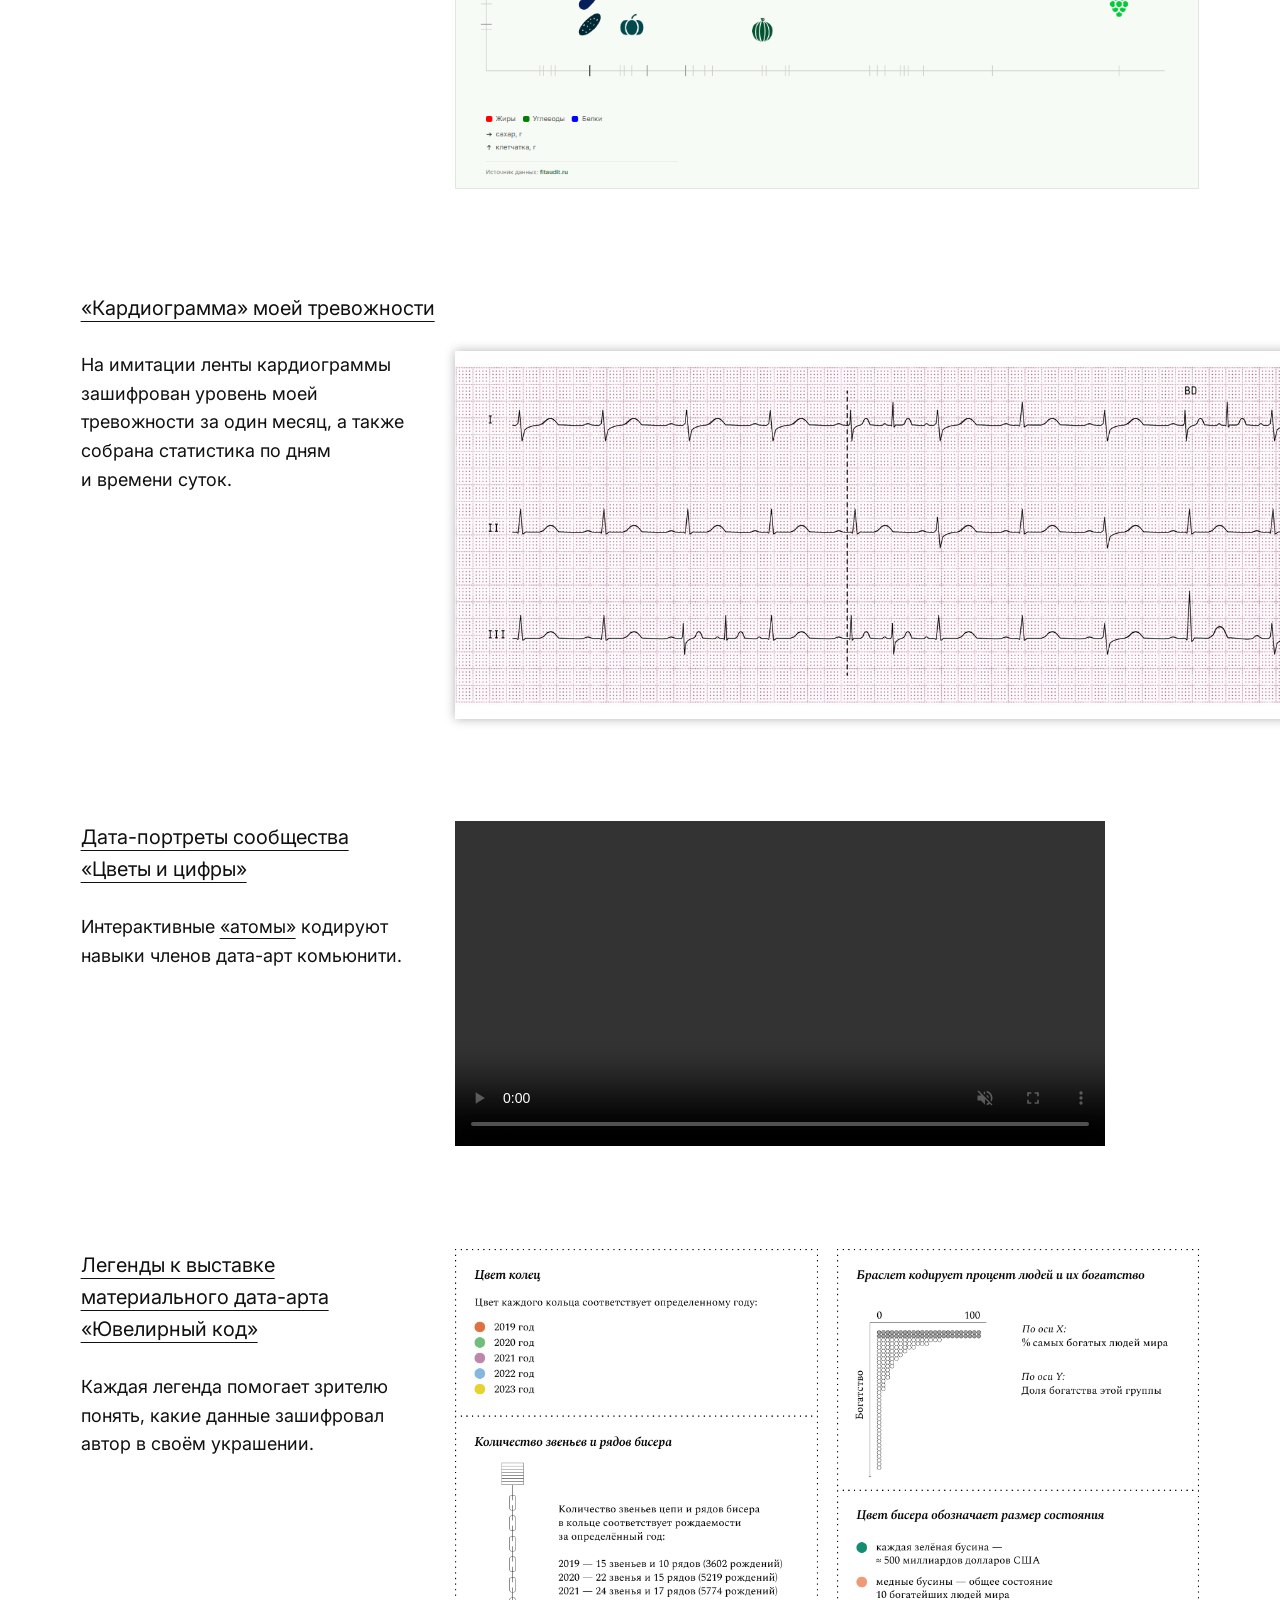
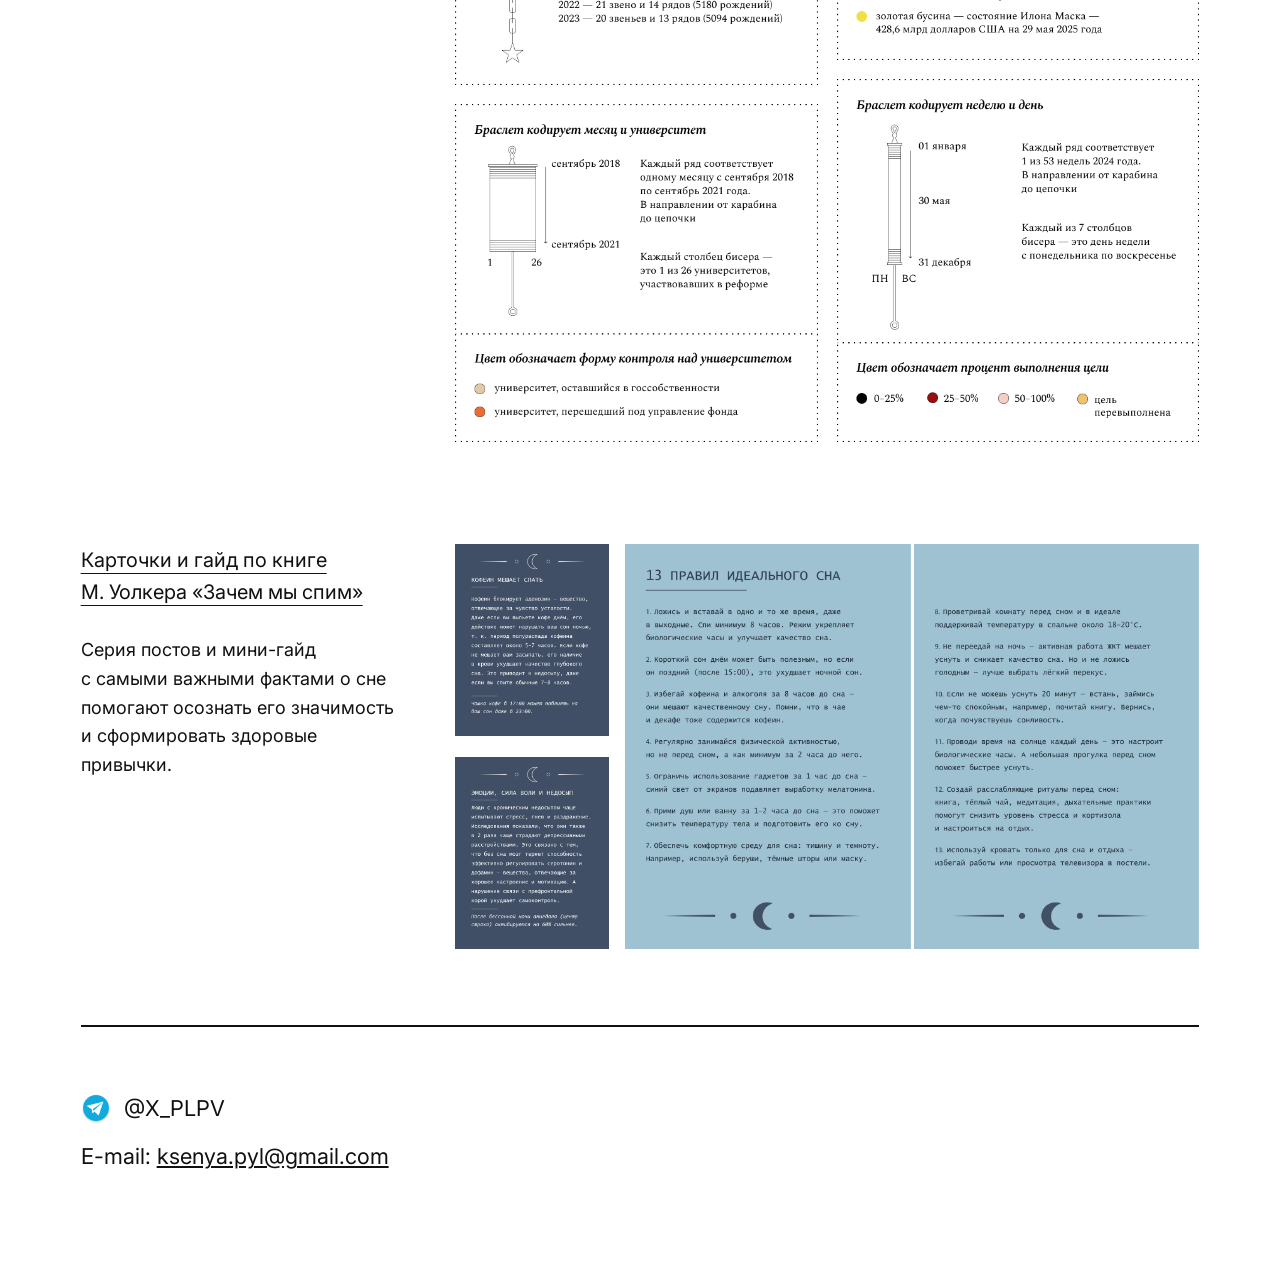
==== commit af0e8cd8: "Update index.html" ====
--- a/index.html
+++ b/index.html
@@ -16,7 +16,7 @@
   <nav><a href="#works">Мои работы</a><a href="#top">Обо мне</a><a href="#contacts">Контакты</a></nav>
 </header>
 
-<p class="intro" id="about"><span>Ксения Пылыпив, дизайнер из&nbsp;Санкт-Петербурга.</span><span>Помогаю превращать сложную и&nbsp;перегруженную</span><span>информацию в&nbsp;понятные визуальные решения,</span><span>выстраиваю структуру там, где её не&nbsp;хватает.</span><span>Особенно интересны проекты в&nbsp;области</span><span>информационного дизайна и&nbsp;визуализации данных.</span></p>
+<p class="intro" id="about"><span>Ксения Пылыпив, дизайнер из&nbsp;Санкт-Петербурга.</span><span>Помогаю превращать сложную и&nbsp;перегруженную</span><span>информацию в&nbsp;понятные визуальные решения,</span><span>выстраиваю структуру там, где её не&nbsp;хватает.</span><span>Особенно интересны проекты в&nbsp;области</span><span>информационного и&nbsp;веб-дизайна.</span></p>
 <hr>
 
 <main id="works">
--- a/style.css
+++ b/style.css
@@ -2,7 +2,7 @@
 *{box-sizing:border-box;margin:0}
 html,body{overflow-x:clip}
 html{scroll-behavior:smooth}
-body{font-family:var(--sans);color:var(--ink);background:#fff;font-size:18px;line-height:1.6}
+body{font-family:var(--sans);color:var(--ink);background:#fff;font-size:clamp(18px,.536vw + 10.3px,26px);line-height:1.6}
 img,video{display:block;max-width:100%;height:auto}
 a{color:inherit;transition:opacity .2s}
 a:hover{opacity:.5}
@@ -11,17 +11,17 @@
 *{-webkit-tap-highlight-color:transparent}
 .wrap{padding:0 var(--pad)}
 header{display:flex;justify-content:space-between;align-items:flex-start;padding-top:clamp(28px,5vw,90px)}
-.logo{font-family:var(--mono);font-weight:400;font-size:clamp(60px,8.5vw,96px);letter-spacing:.08em;line-height:1;text-decoration:none}
-nav{display:flex;gap:clamp(18px,3vw,48px);font-size:clamp(19px,1.65vw,23px);padding-top:.6em}
+.logo{font-family:var(--mono);font-weight:400;font-size:clamp(56px,6.6vw,128px);letter-spacing:.08em;line-height:1;text-decoration:none}
+nav{display:flex;gap:clamp(18px,3vw,48px);font-size:clamp(19px,.714vw + 12.7px,34px);padding-top:.6em}
 nav a{text-decoration:none}
-.intro{max-width:900px;font-size:clamp(19px,1.7vw,24px);line-height:1.55;margin:clamp(48px,8vw,130px) 0 clamp(48px,7vw,110px)}
+.intro{max-width:900px;font-size:clamp(19px,.714vw + 13.7px,36px);line-height:1.55;margin:clamp(48px,8vw,130px) 0 clamp(48px,7vw,110px)}
 .intro span{display:block}
 hr{border:0;border-top:2px solid var(--ink);margin:0}
 section{padding:clamp(48px,6vw,90px) 0}
-h2{font-weight:400;font-size:clamp(28px,3.2vw,42px);letter-spacing:0;line-height:1.2;margin-bottom:clamp(40px,6vw,90px)}
+h2{font-weight:400;font-size:clamp(28px,1.25vw + 24px,64px);letter-spacing:0;line-height:1.2;margin-bottom:clamp(40px,6vw,90px)}
 .project{display:grid;grid-template-columns:minmax(0,1fr) minmax(0,2.3fr);gap:clamp(24px,4vw,64px);margin-bottom:clamp(64px,8vw,130px)}
 .project:last-child{margin-bottom:0}
-.project h3{font-weight:400;font-size:clamp(18px,1.5vw,21px);line-height:1.6;margin-bottom:1.4em}
+.project h3{font-weight:400;font-size:clamp(19px,.625vw + 12px,32px);line-height:1.6;margin-bottom:1.4em}
 .project h3 a{text-decoration:underline;text-underline-offset:.3em;text-decoration-thickness:1px}
 .info p{max-width:32ch}
 .top-title h3{grid-column:1/-1;margin:0 0 -1.2em}
@@ -44,9 +44,9 @@
 video{width:100%;max-width:650px}
 .shot{border:1px solid #e4e4e4;width:100%}
 footer{padding:clamp(40px,5vw,70px) 0 clamp(70px,8vw,120px)}
-.contact{display:flex;align-items:center;gap:.6em;font-size:clamp(19px,1.65vw,23px);text-decoration:none;width:max-content}
+.contact{display:flex;align-items:center;gap:.6em;font-size:clamp(19px,.714vw + 12.7px,34px);text-decoration:none;width:max-content}
 .contact img{width:1.4em;height:1.4em}
-footer p{font-size:clamp(19px,1.65vw,23px);margin-top:.6em}
+footer p{font-size:clamp(19px,.714vw + 12.7px,34px);margin-top:.6em}
 @media(max-width:820px){
  .project{grid-template-columns:1fr}.info p{max-width:none}
  .top-title h3{margin:0}
@@ -59,7 +59,7 @@
 @media(prefers-reduced-motion:reduce){html{scroll-behavior:auto}}
 
 .hd{margin-bottom:clamp(40px,6vw,90px)}.hd h2{margin-bottom:.1em}
-.sub{font-size:clamp(16px,1.4vw,20px);opacity:.6}
+.sub{font-size:clamp(17px,.4vw + 12.5px,24px);opacity:.6}
 .tag{margin-top:0}
 
 a:hover:has(>img),a.gallery:hover{opacity:1}
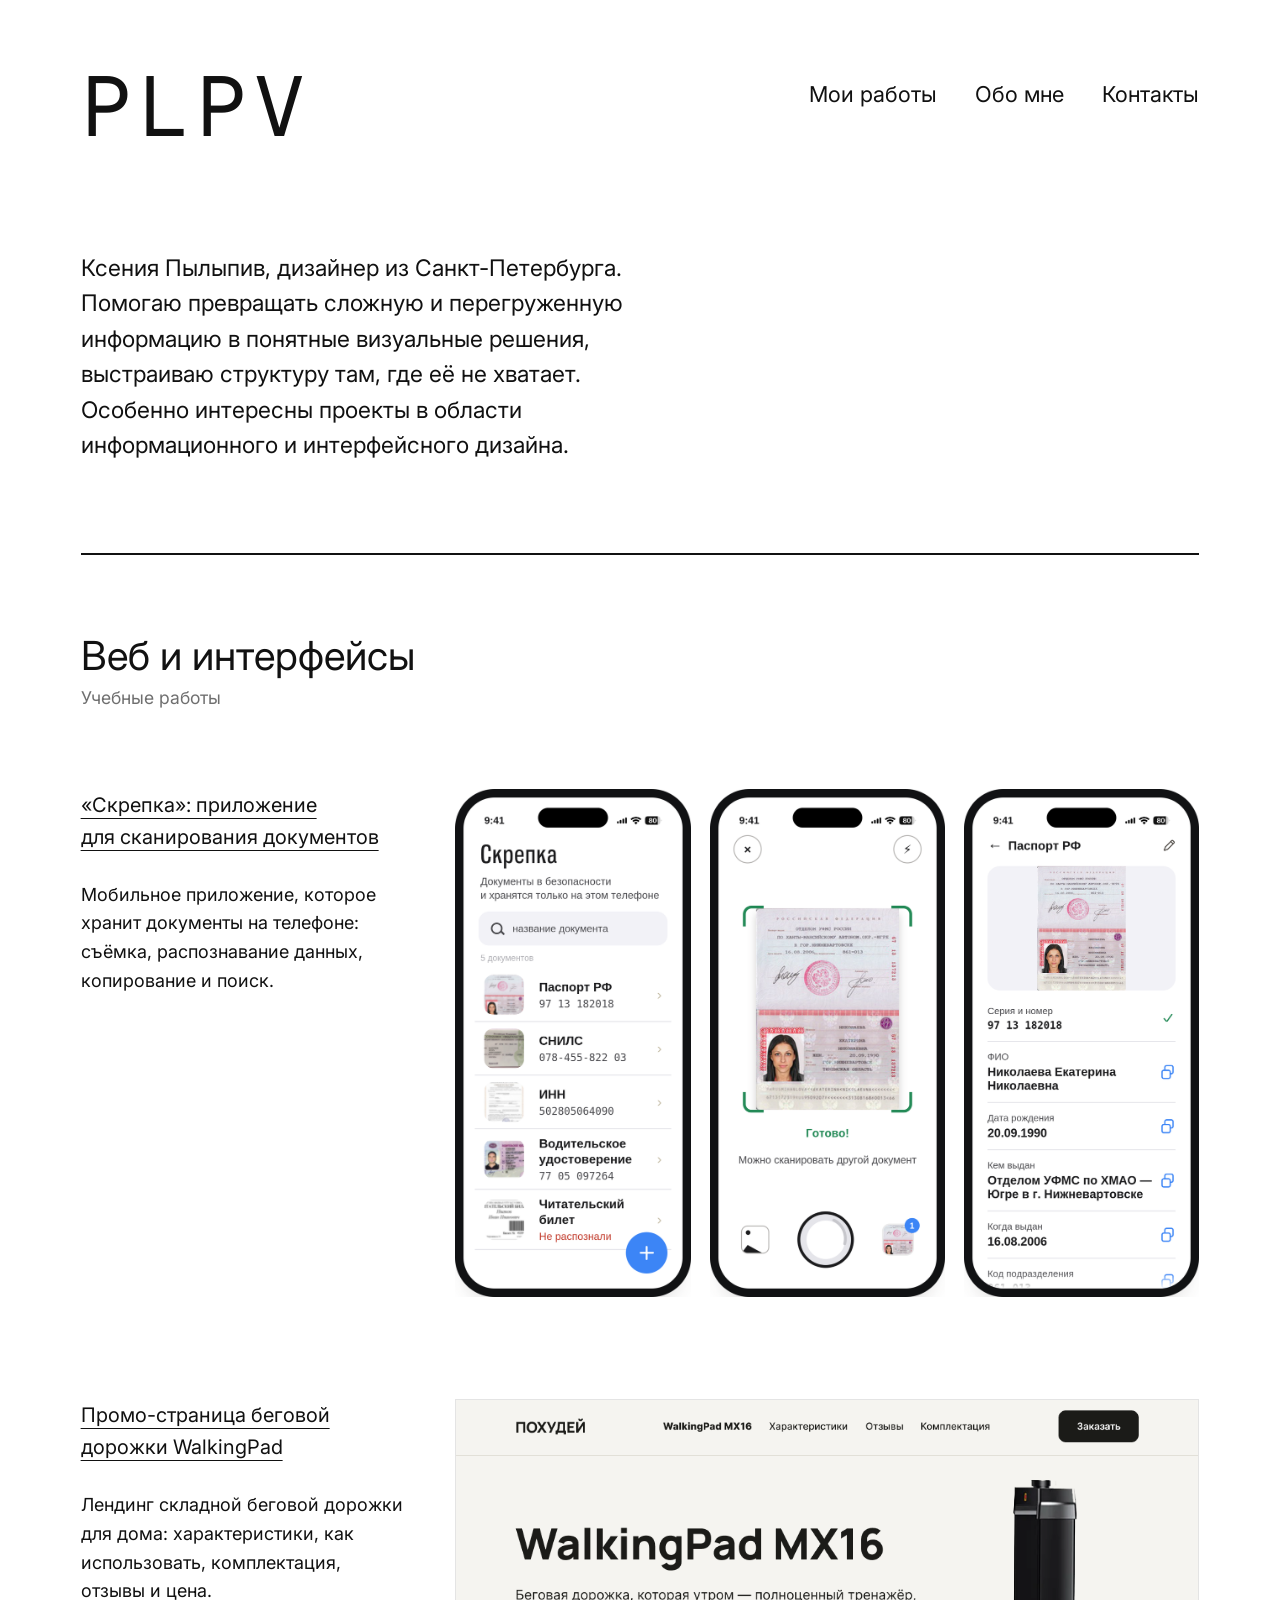
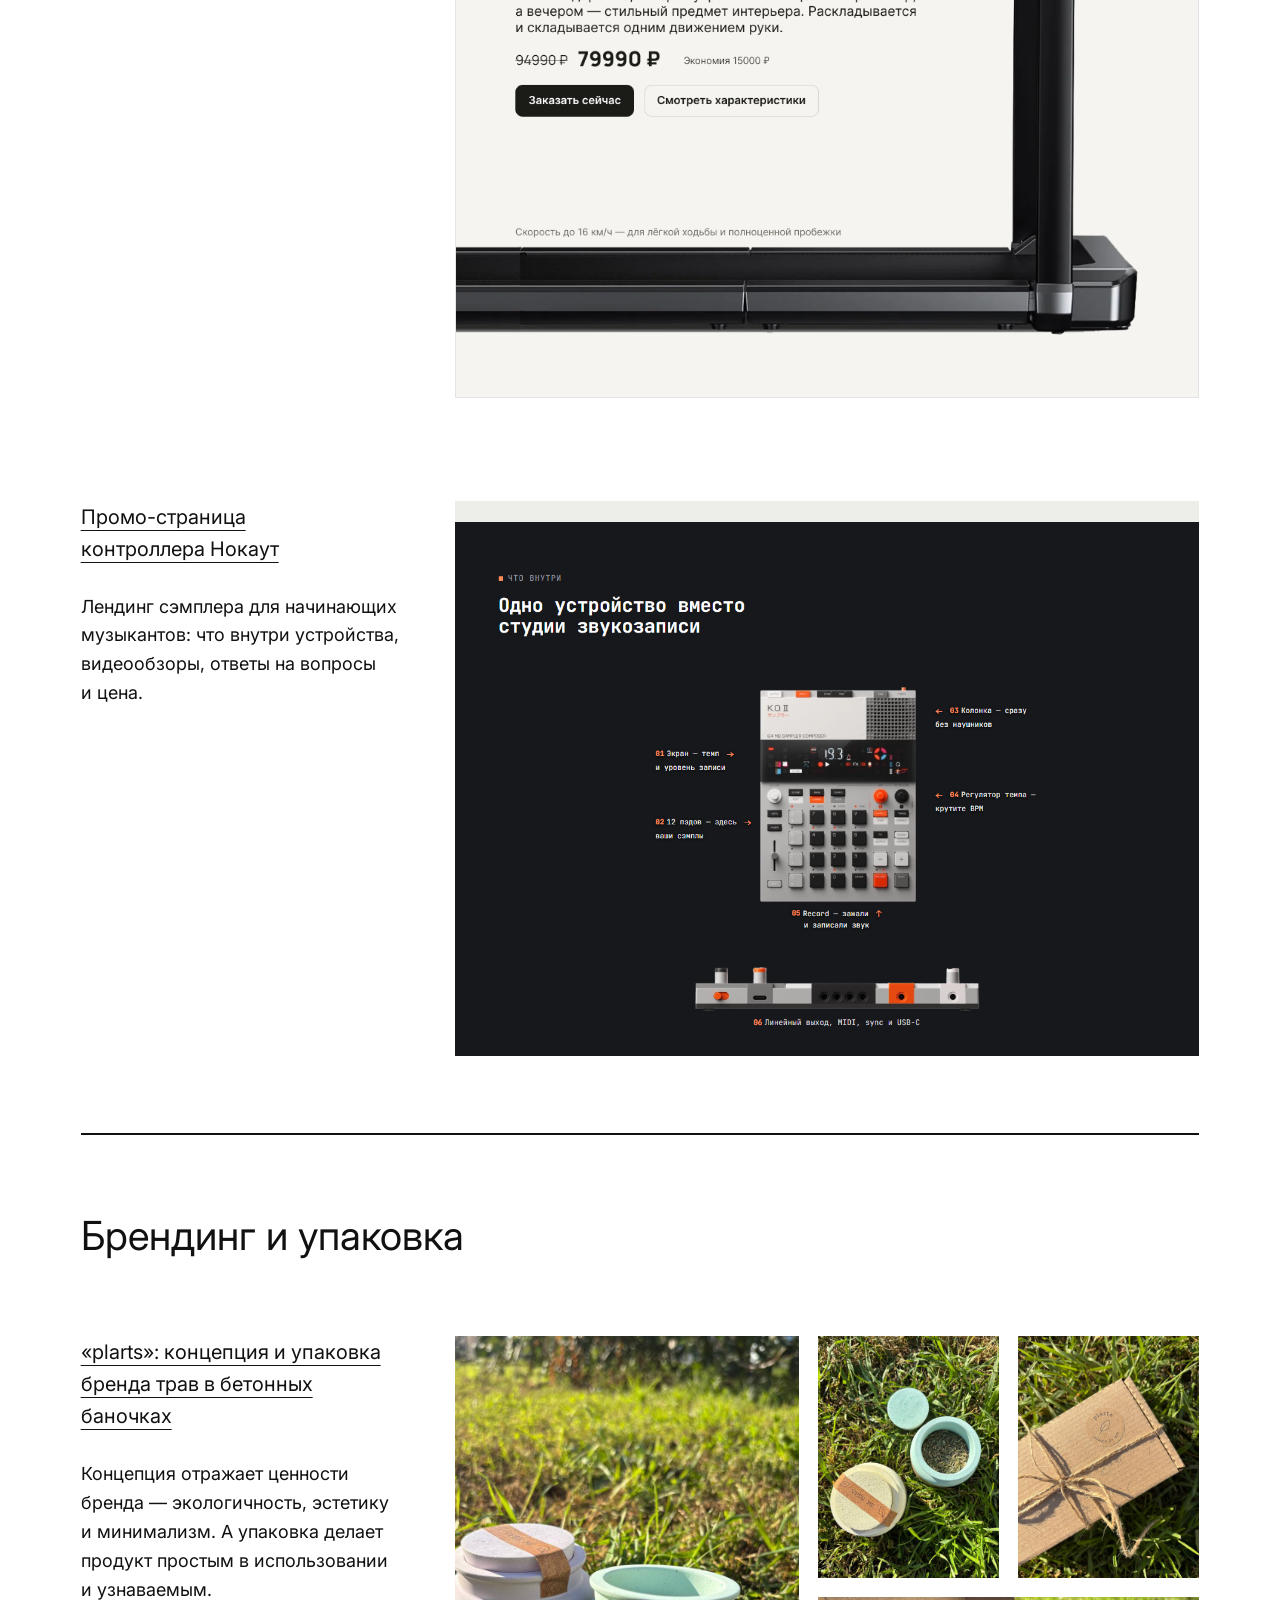
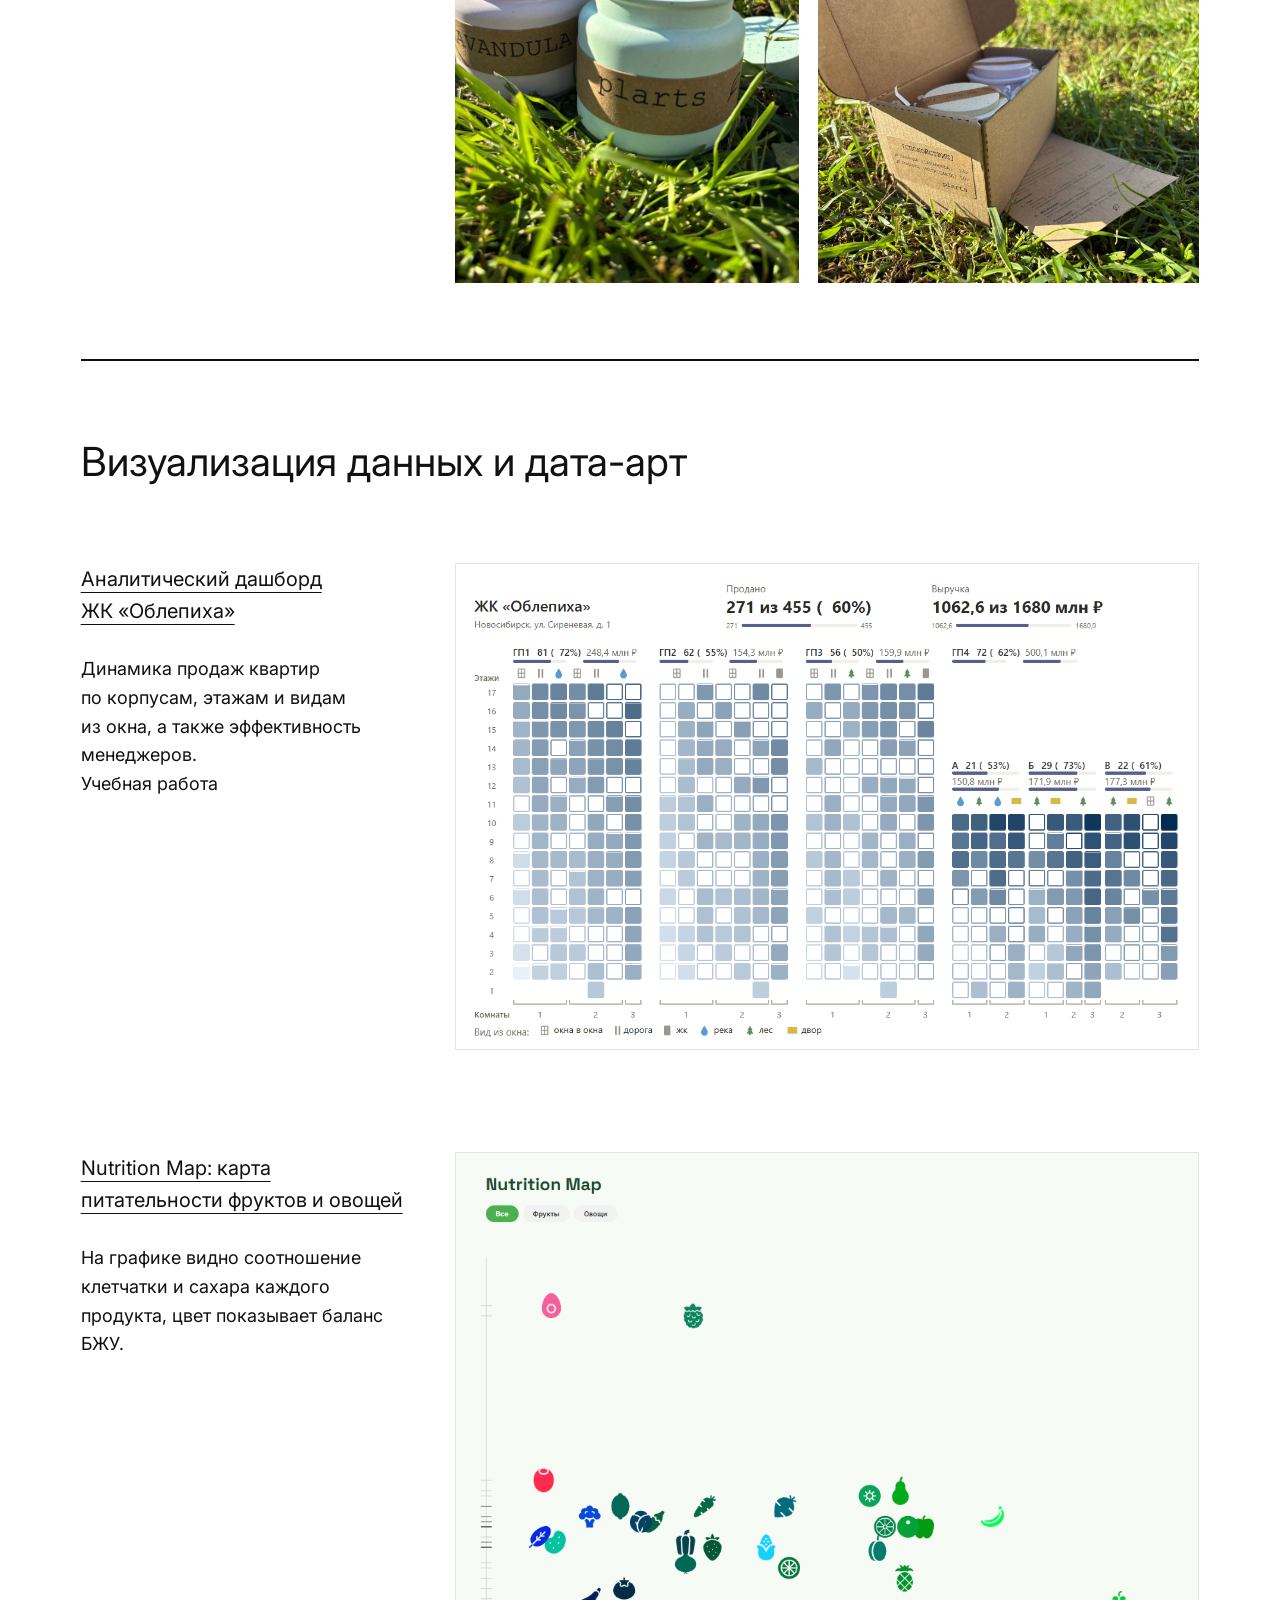
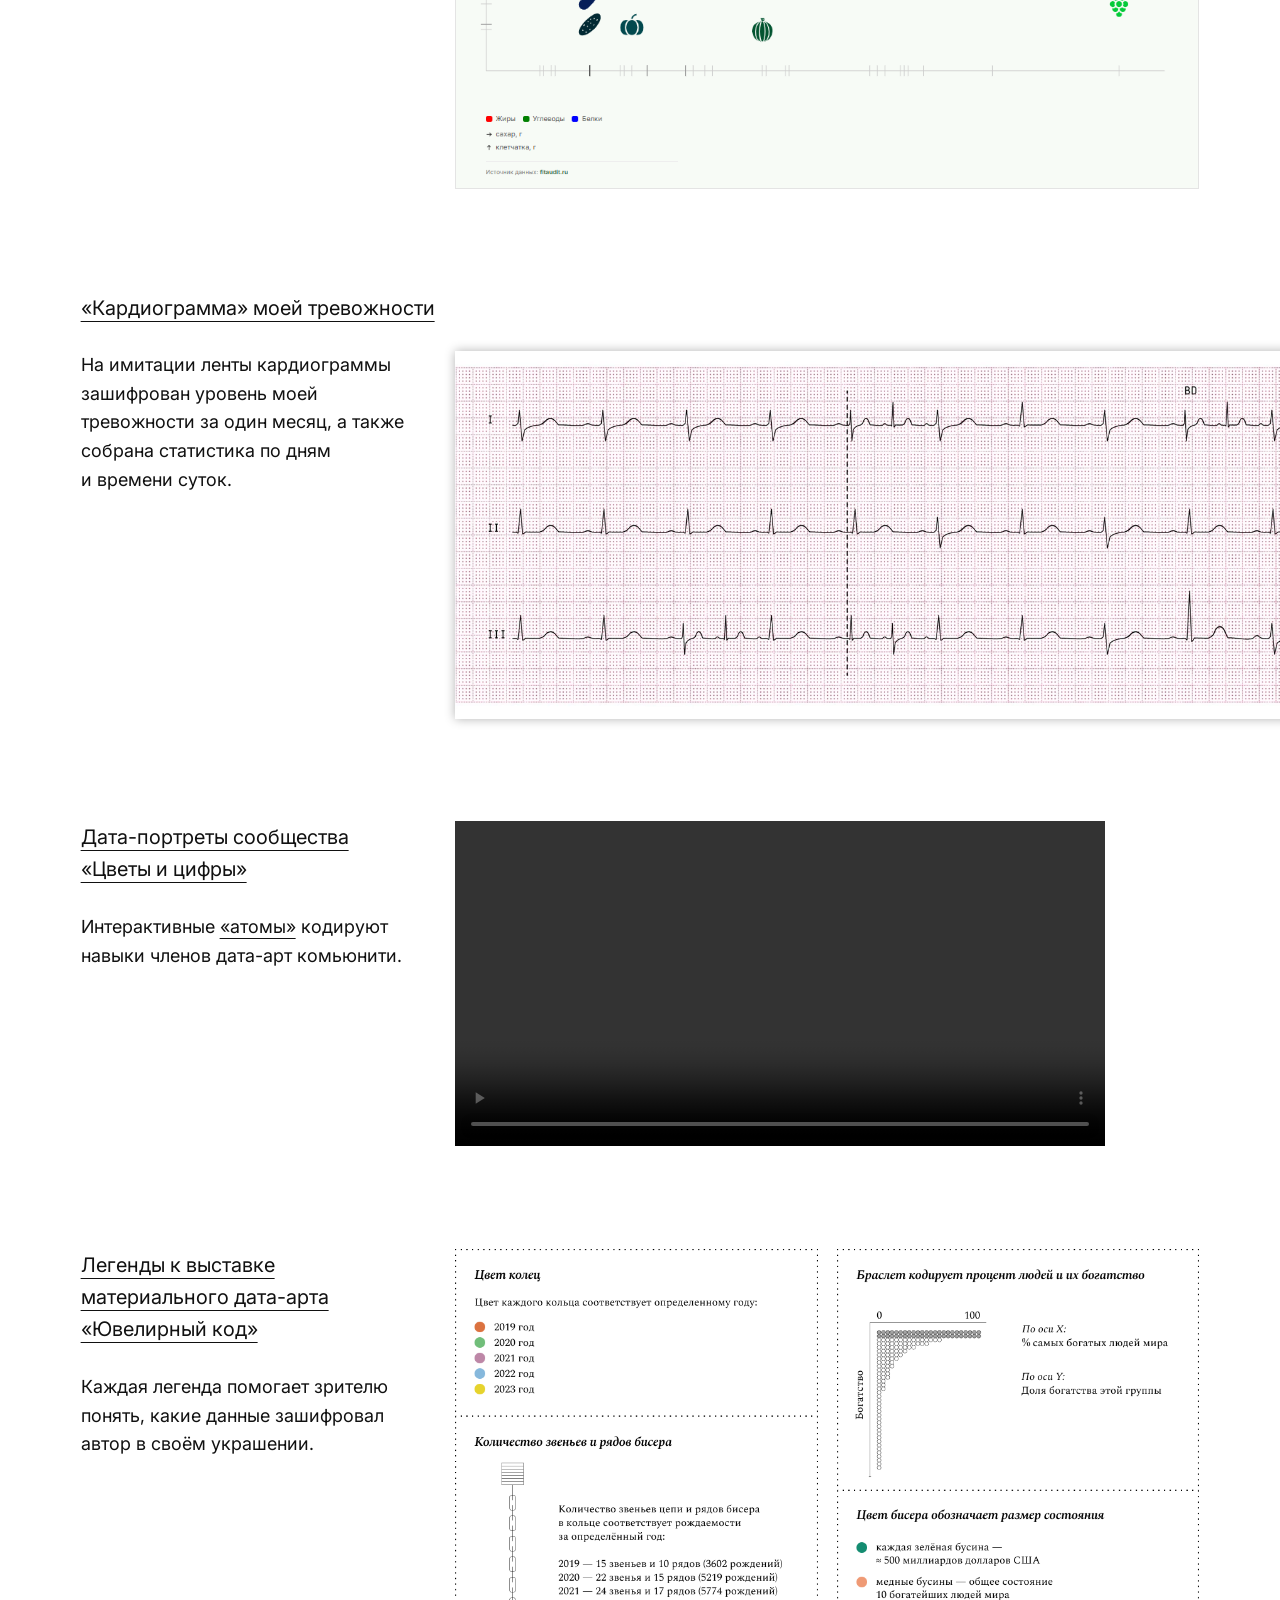
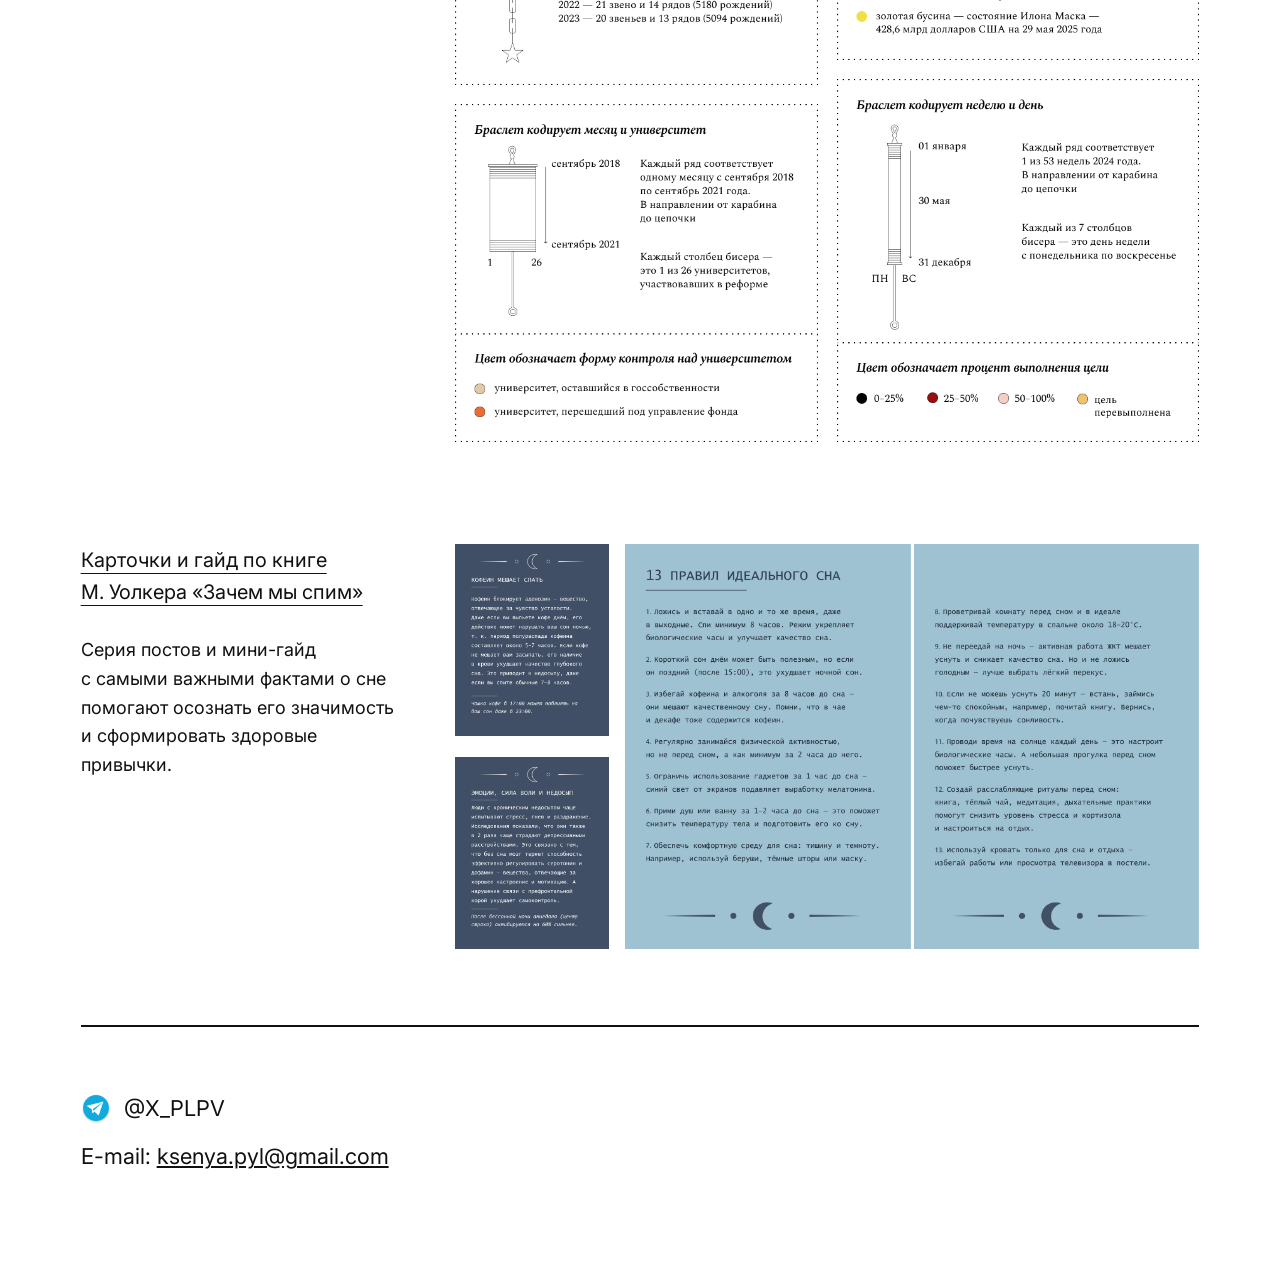
==== commit 2d15f867: "Update index.html" ====
--- a/index.html
+++ b/index.html
@@ -16,7 +16,7 @@
   <nav><a href="#works">Мои работы</a><a href="#top">Обо мне</a><a href="#contacts">Контакты</a></nav>
 </header>
 
-<p class="intro" id="about"><span>Ксения Пылыпив, дизайнер из&nbsp;Санкт-Петербурга.</span><span>Помогаю превращать сложную и&nbsp;перегруженную</span><span>информацию в&nbsp;понятные визуальные решения,</span><span>выстраиваю структуру там, где её не&nbsp;хватает.</span><span>Особенно интересны проекты в&nbsp;области</span><span>информационного и&nbsp;веб-дизайна.</span></p>
+<p class="intro" id="about"><span>Ксения Пылыпив, дизайнер из&nbsp;Санкт-Петербурга.</span><span>Помогаю превращать сложную и&nbsp;перегруженную</span><span>информацию в&nbsp;понятные визуальные решения,</span><span>выстраиваю структуру там, где её не&nbsp;хватает.</span><span>Особенно интересны проекты в&nbsp;области</span><span>информационного и&nbsp;интерфейсного дизайна.</span></p>
 <hr>
 
 <main id="works">
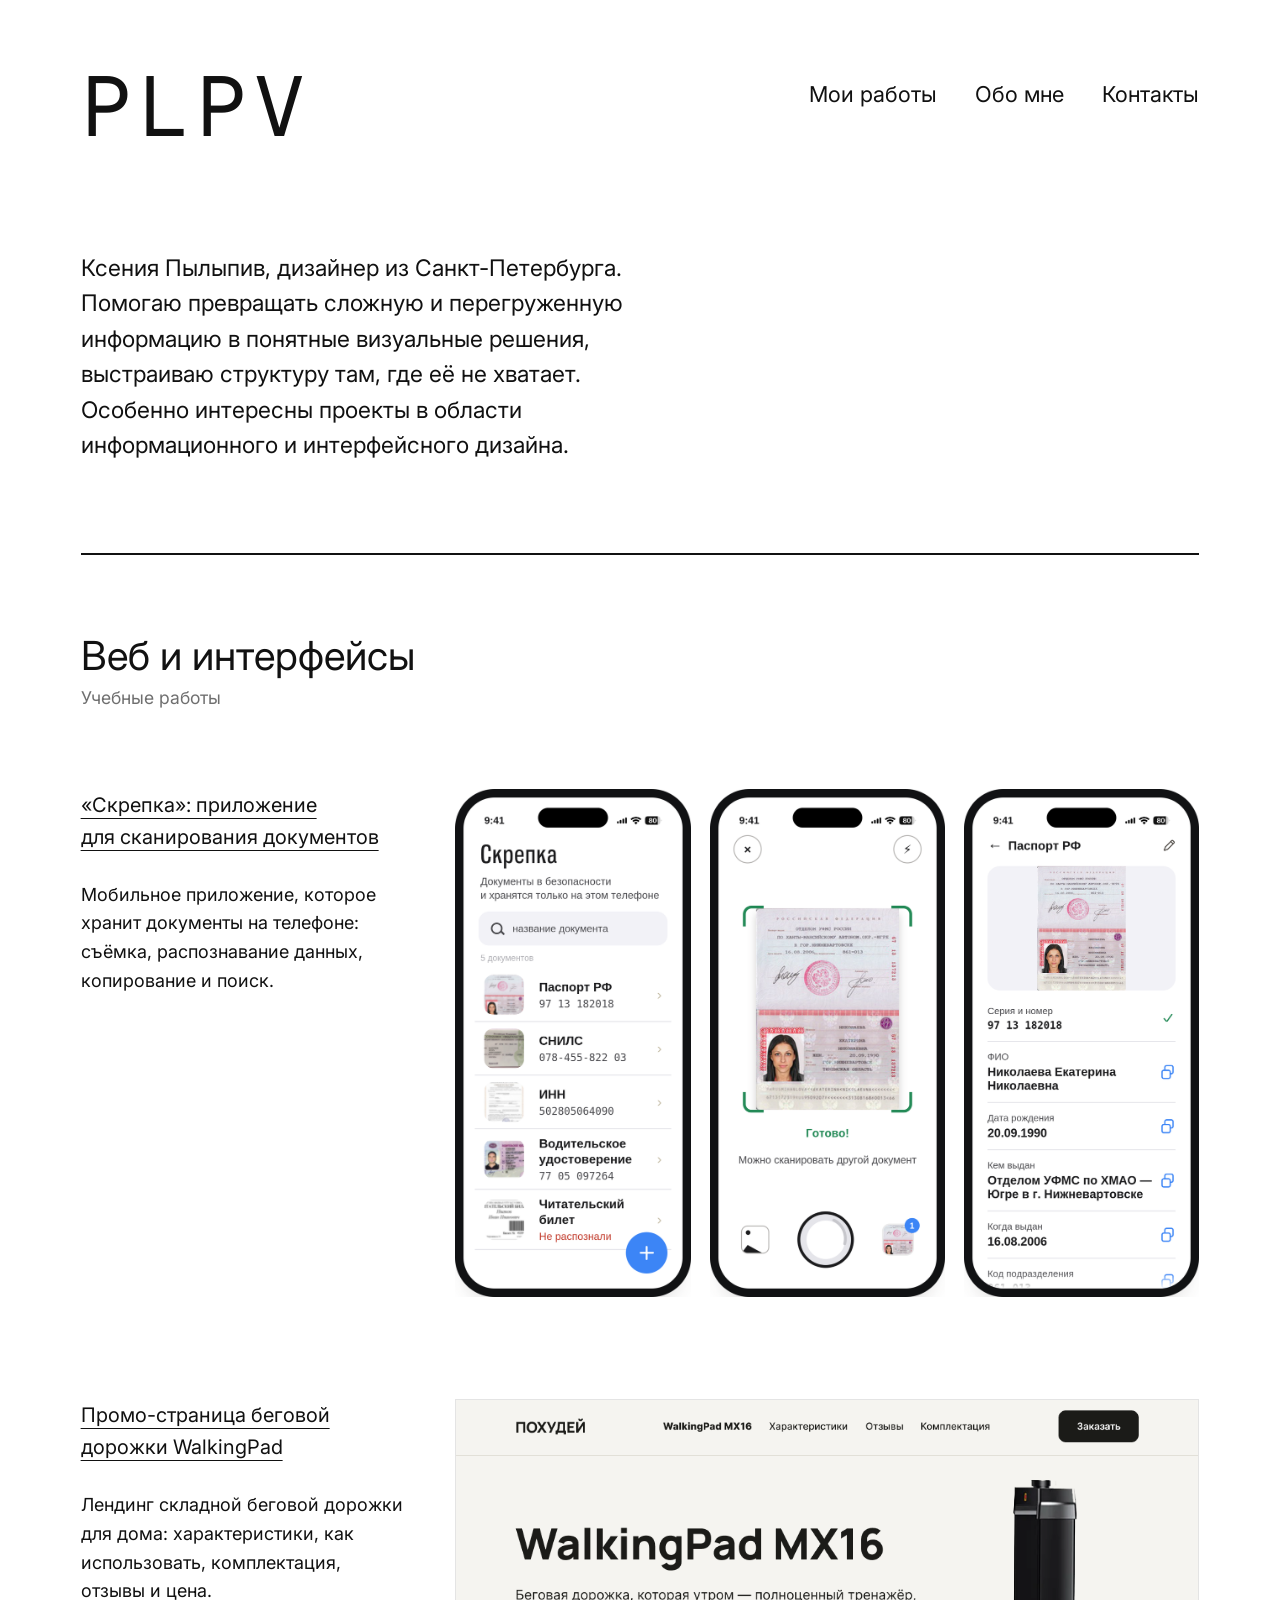
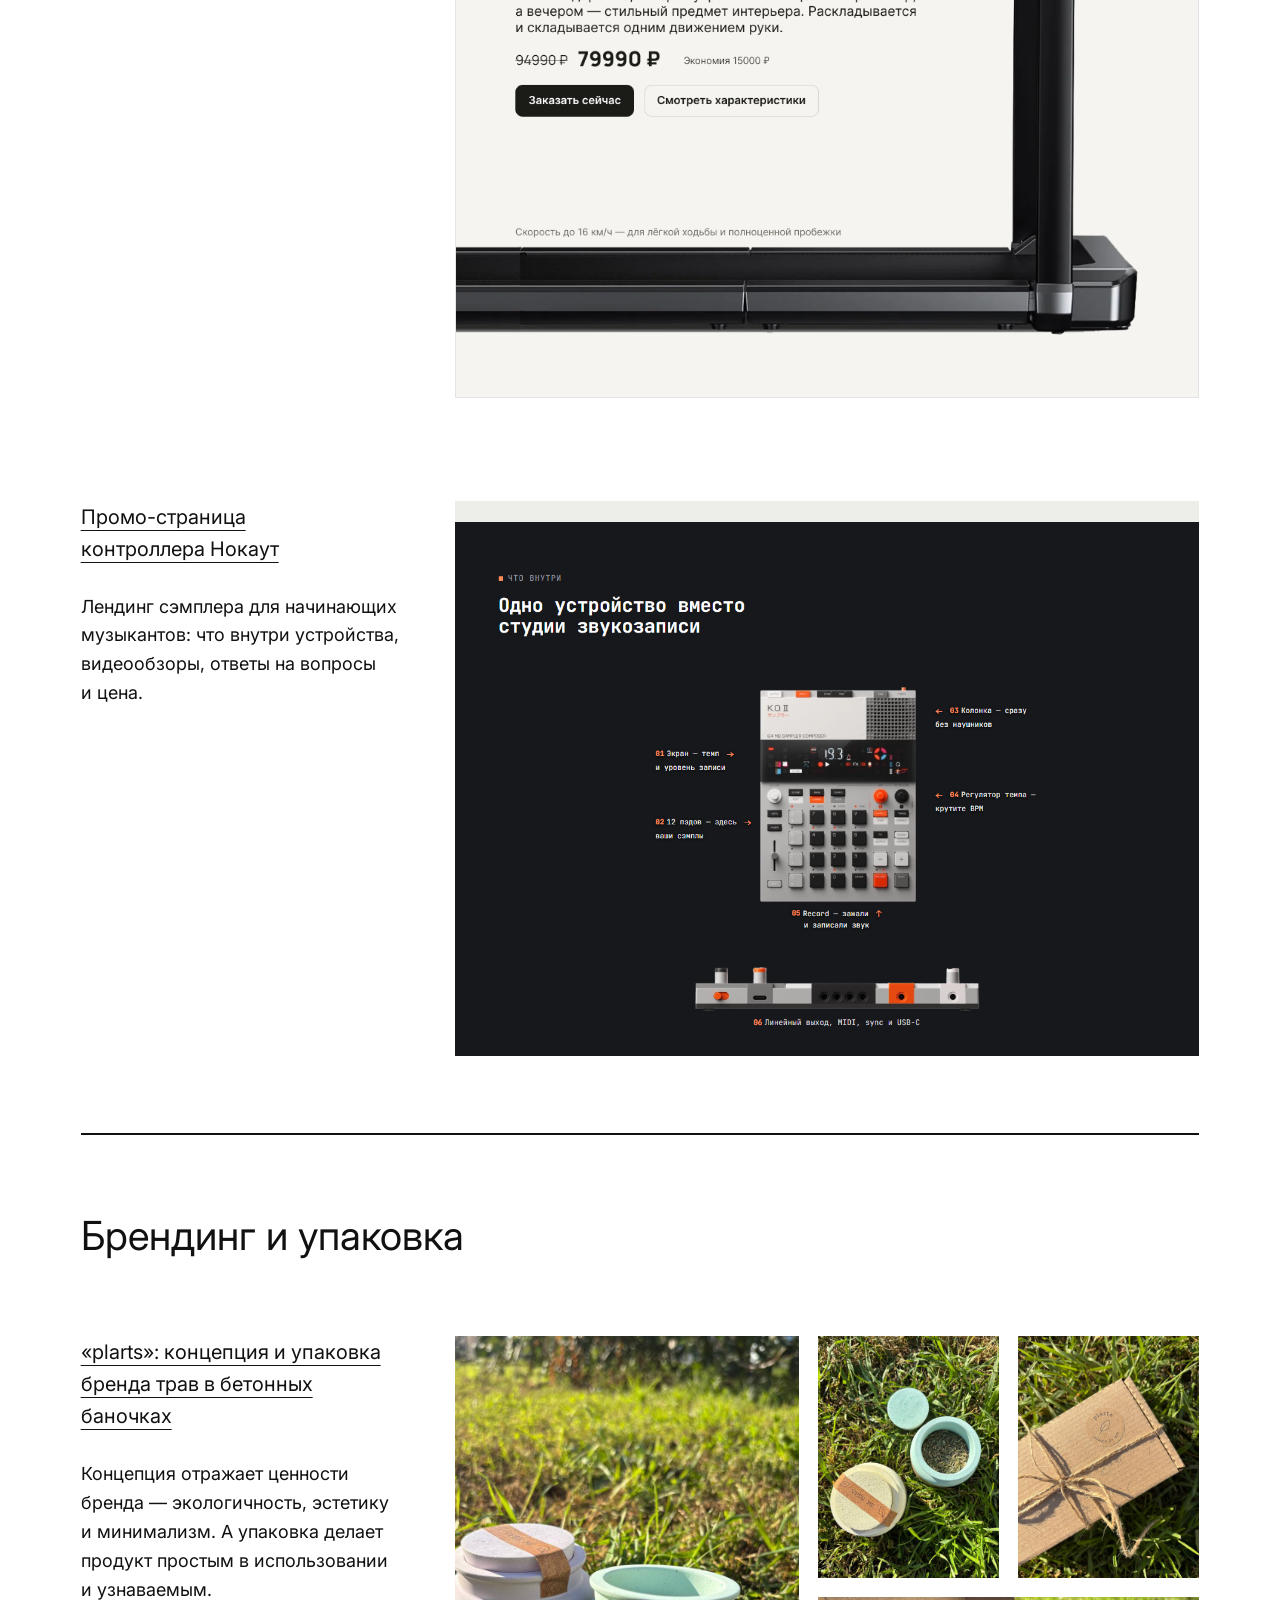
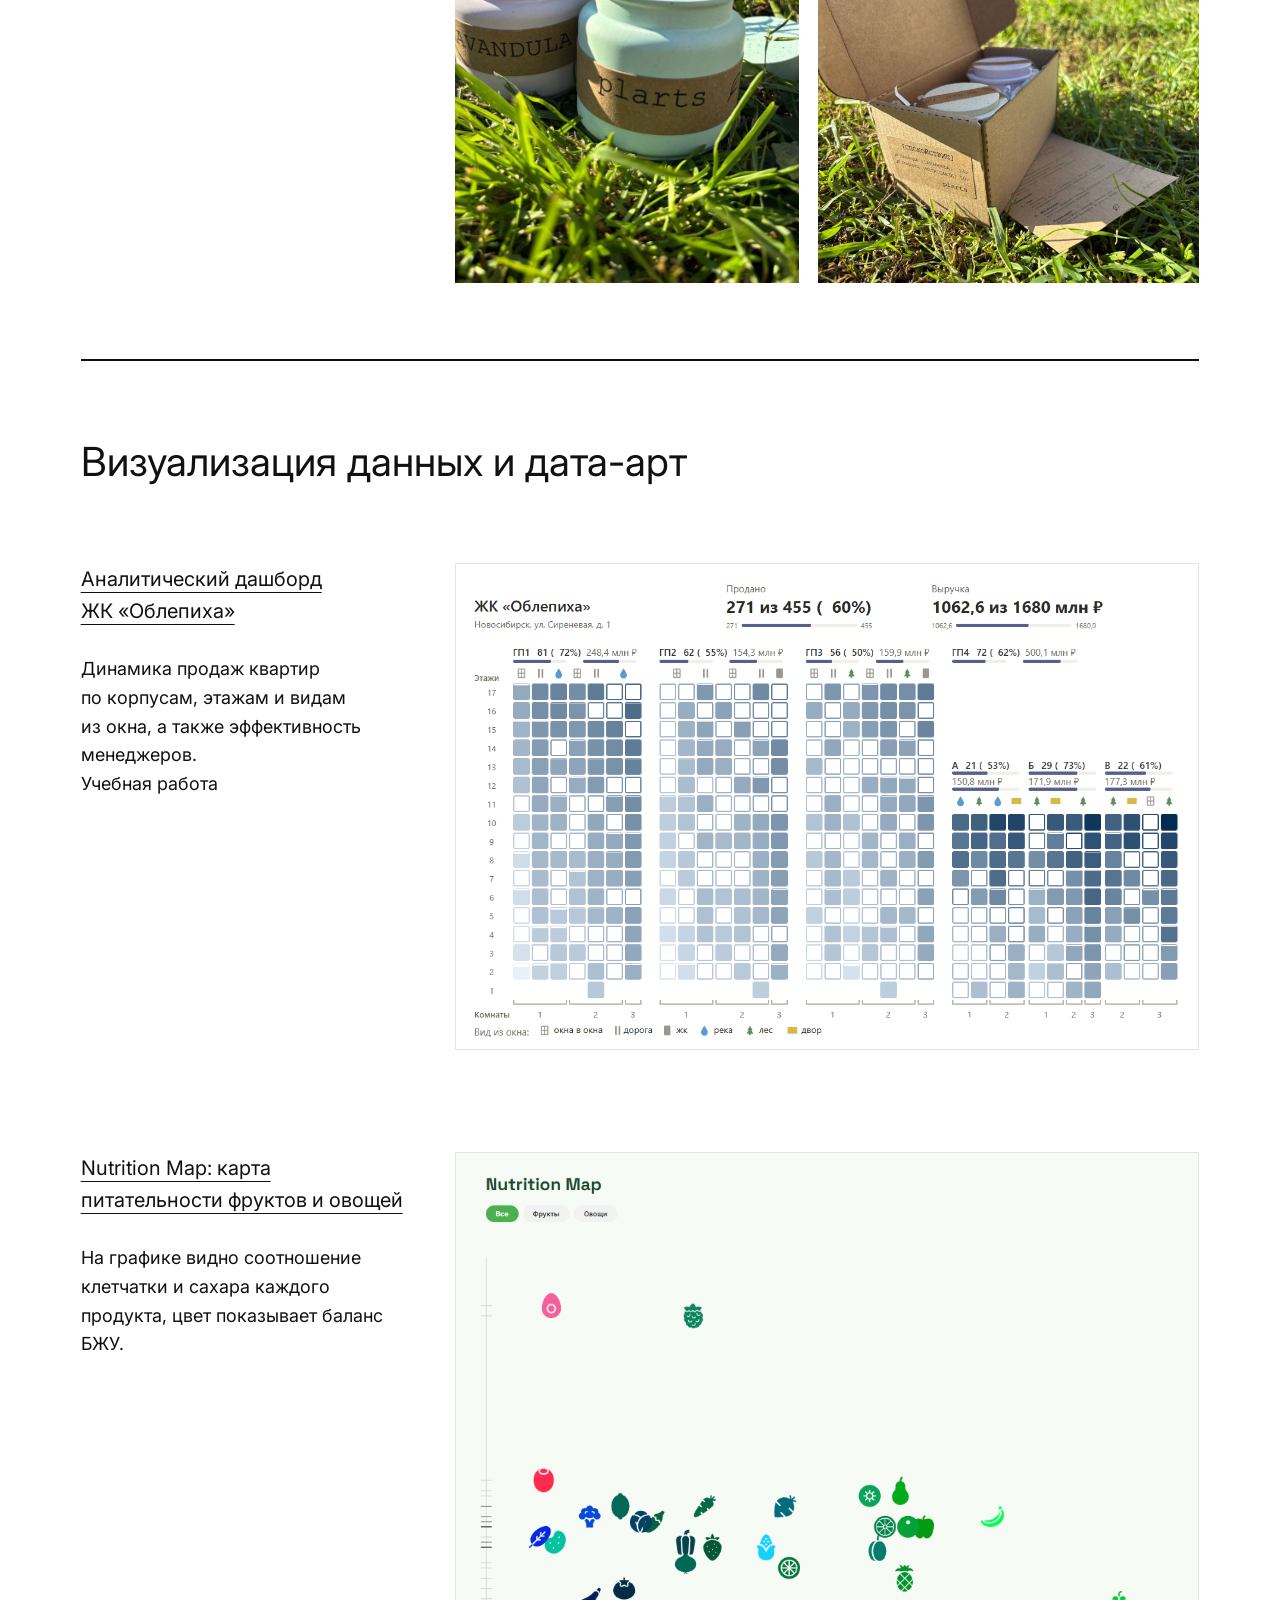
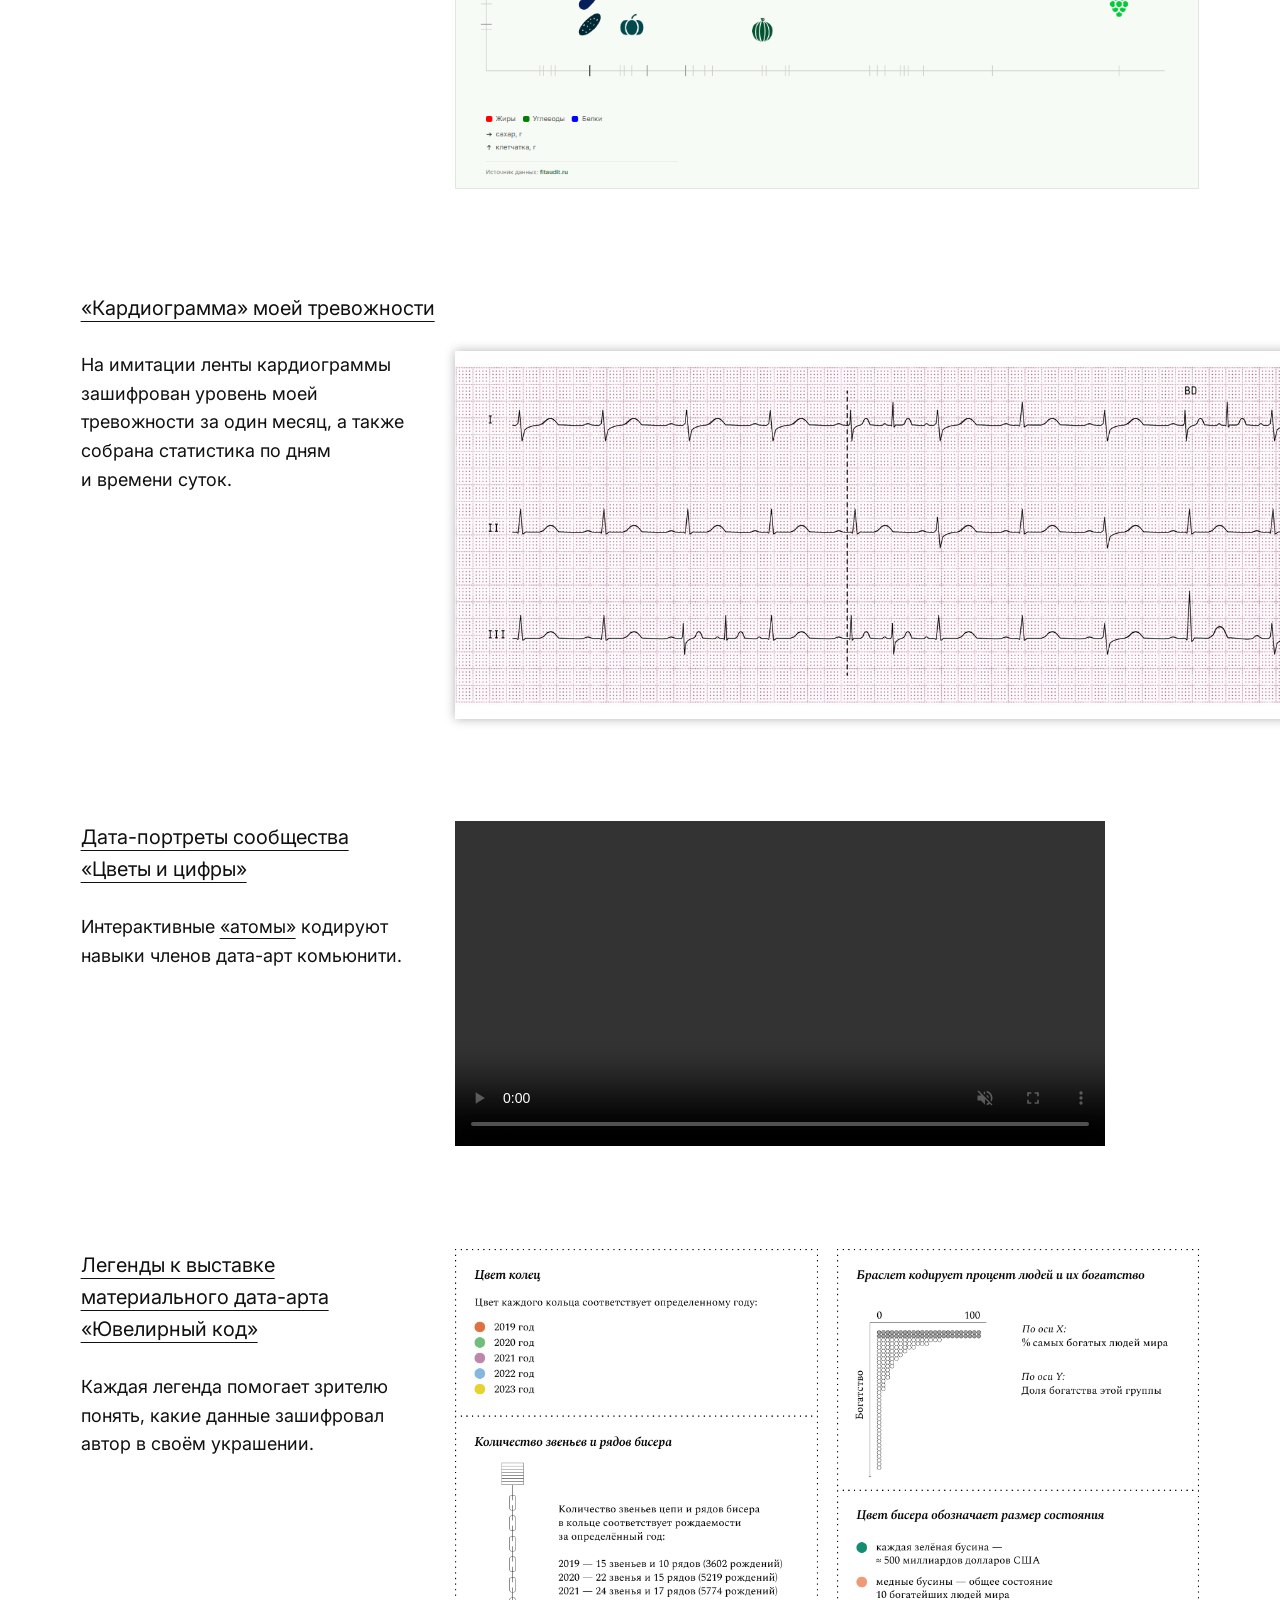
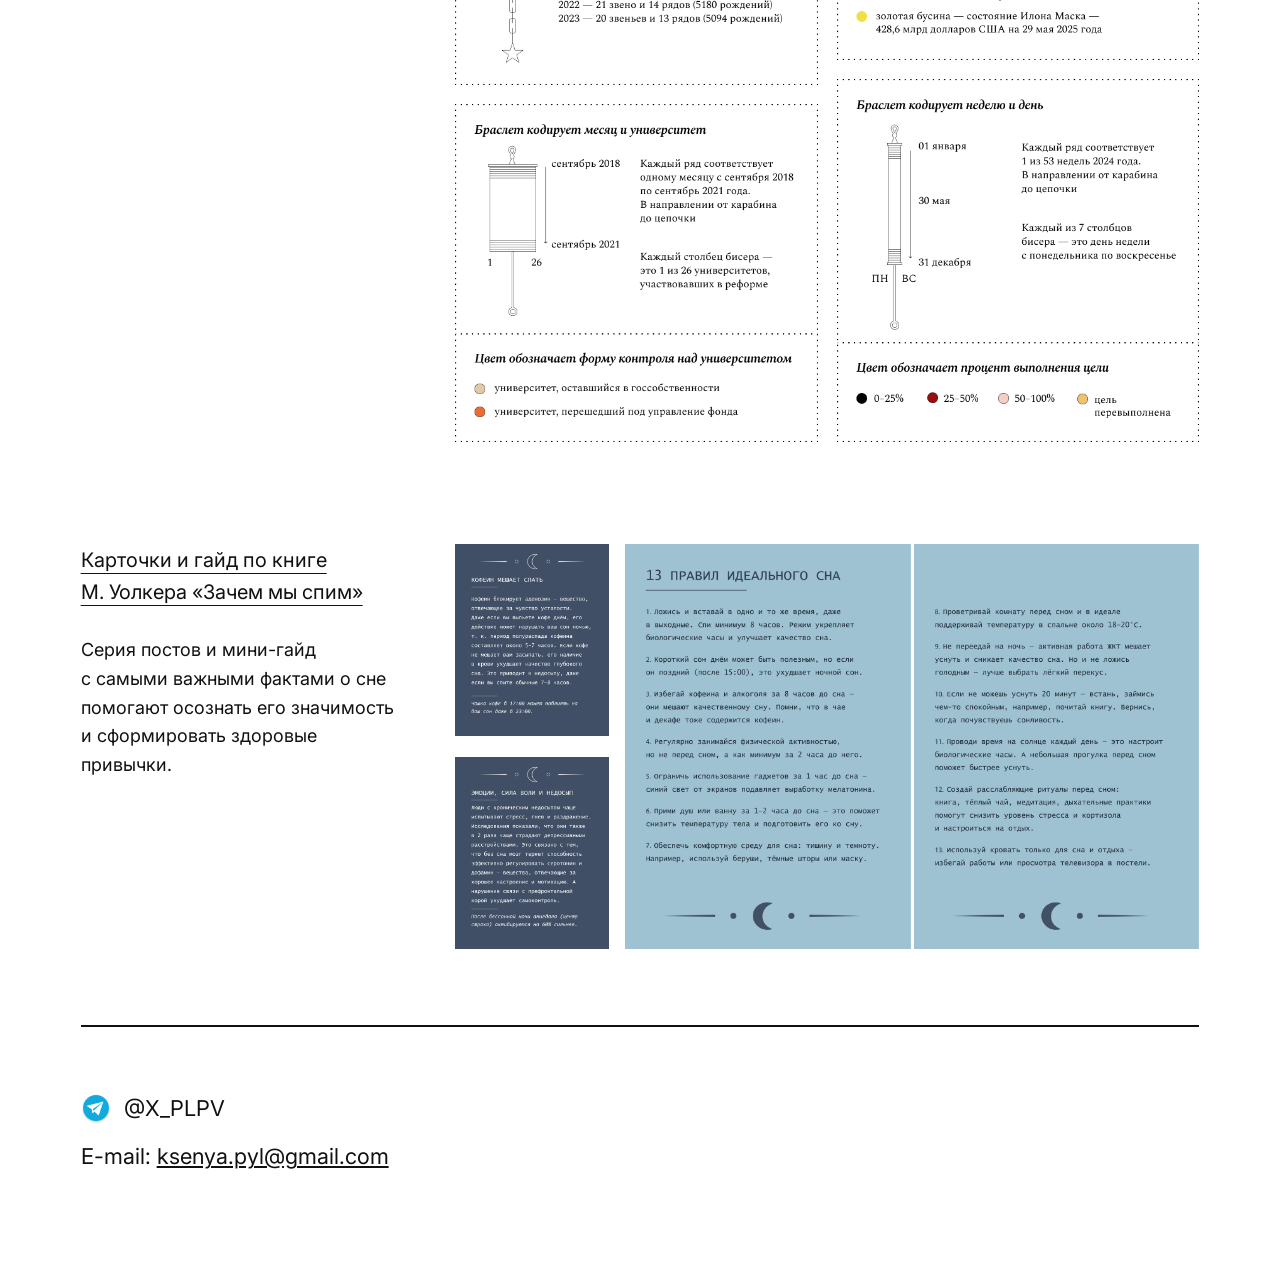
==== commit ced324dd: "Update index.html" ====
--- a/index.html
+++ b/index.html
@@ -4,7 +4,7 @@
 <meta charset="utf-8">
 <meta name="viewport" content="width=device-width, initial-scale=1">
 <title>PLPV — Ксения Пылыпив, дизайнер</title>
-<meta name="description" content="Ксения Пылыпив, дизайнер из Санкт-Петербурга. Информационный дизайн и визуализация данных.">
+<meta name="description" content="Ксения Пылыпив, дизайнер из Санкт-Петербурга. Информационный и интерфейсный дизайн.">
 <link rel="preconnect" href="https://fonts.googleapis.com"><link rel="preconnect" href="https://fonts.gstatic.com" crossorigin>
 <link href="https://fonts.googleapis.com/css2?family=Geist+Mono&family=Inter:wght@400;500&display=swap" rel="stylesheet">
 <link rel="stylesheet" href="style.css">
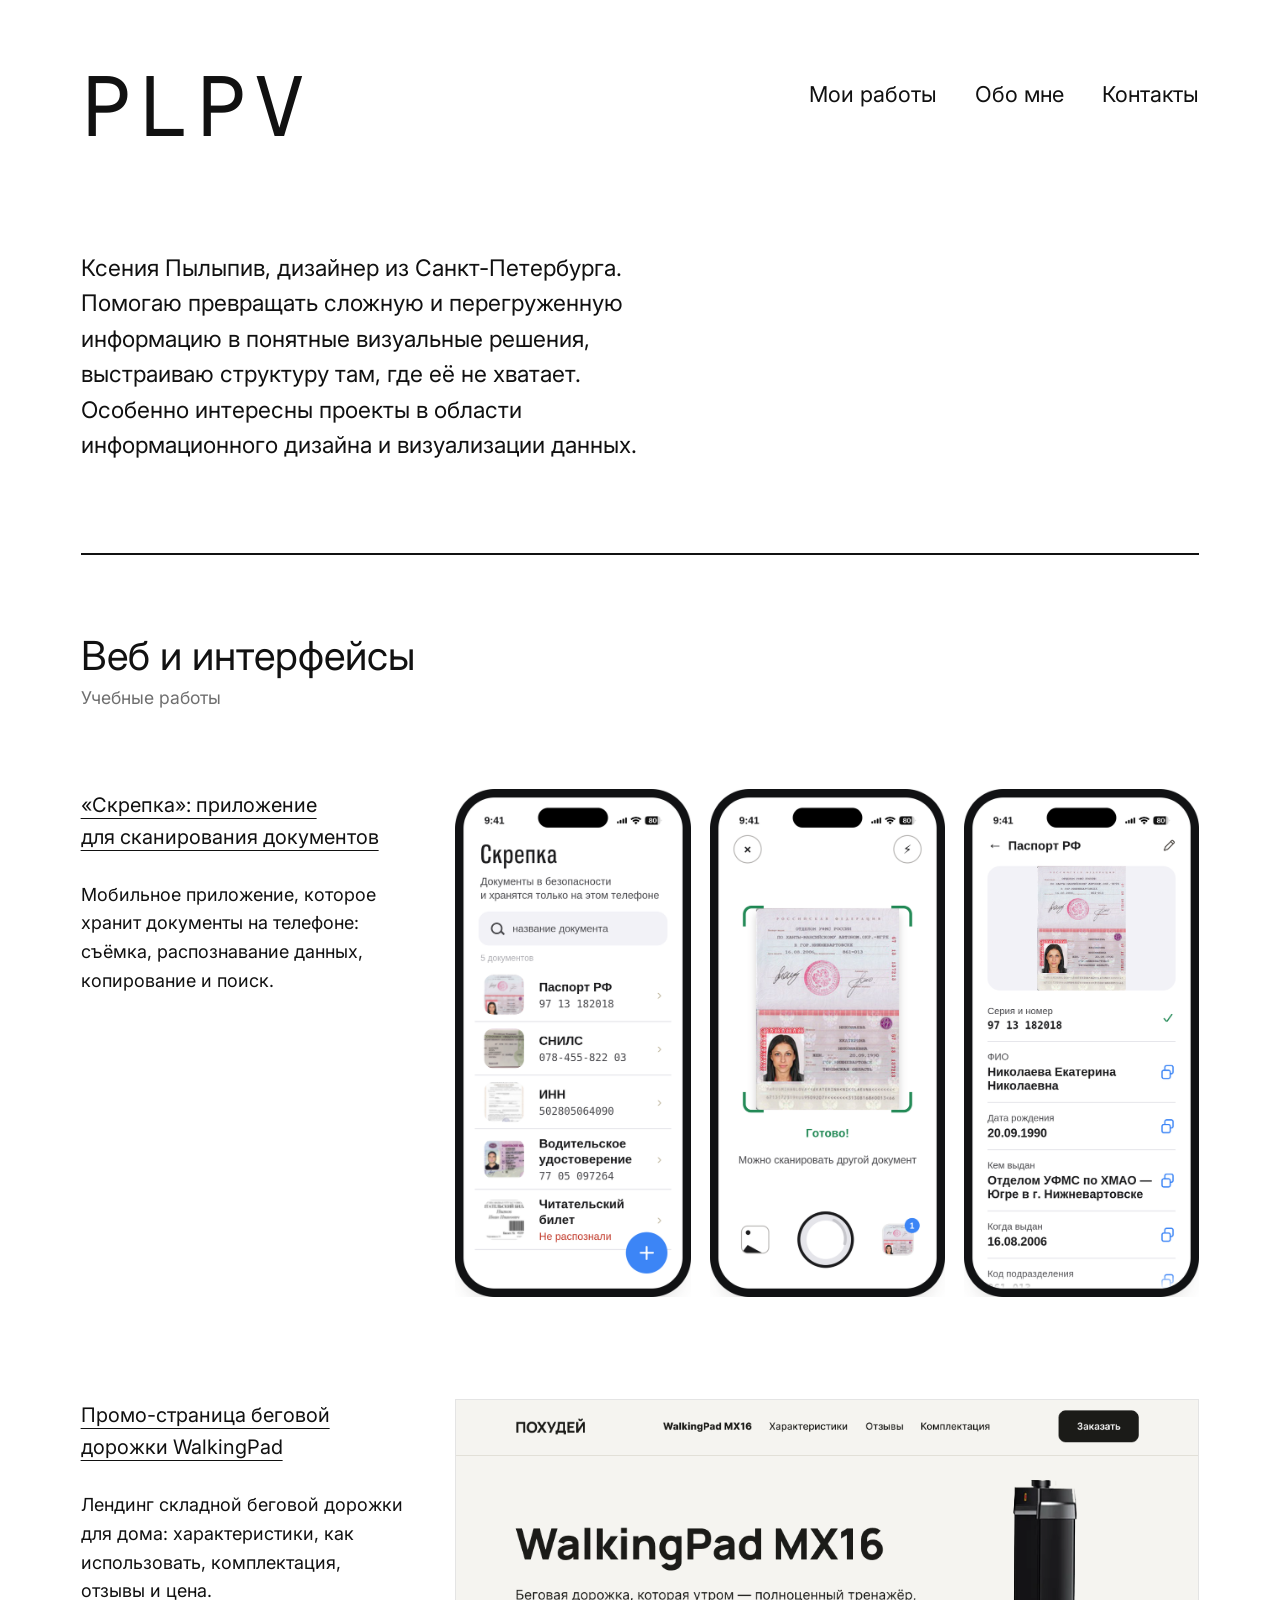
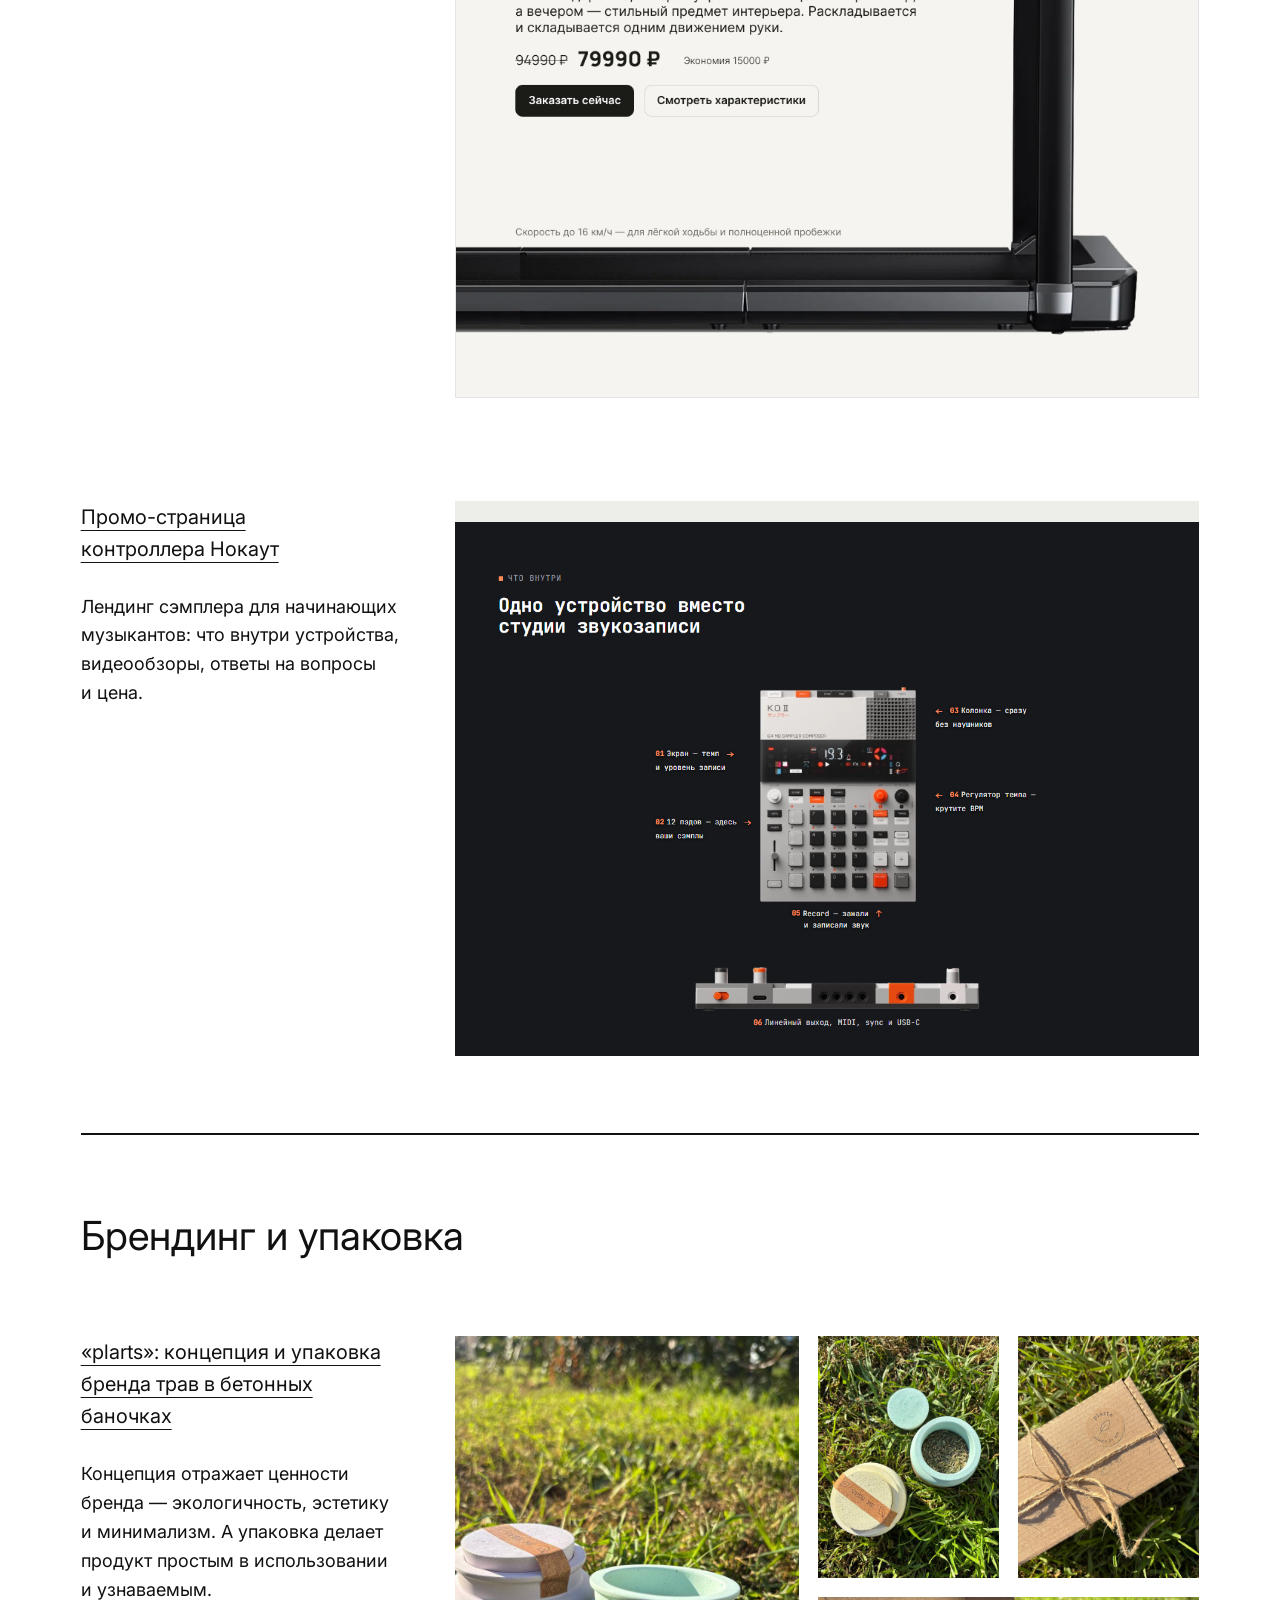
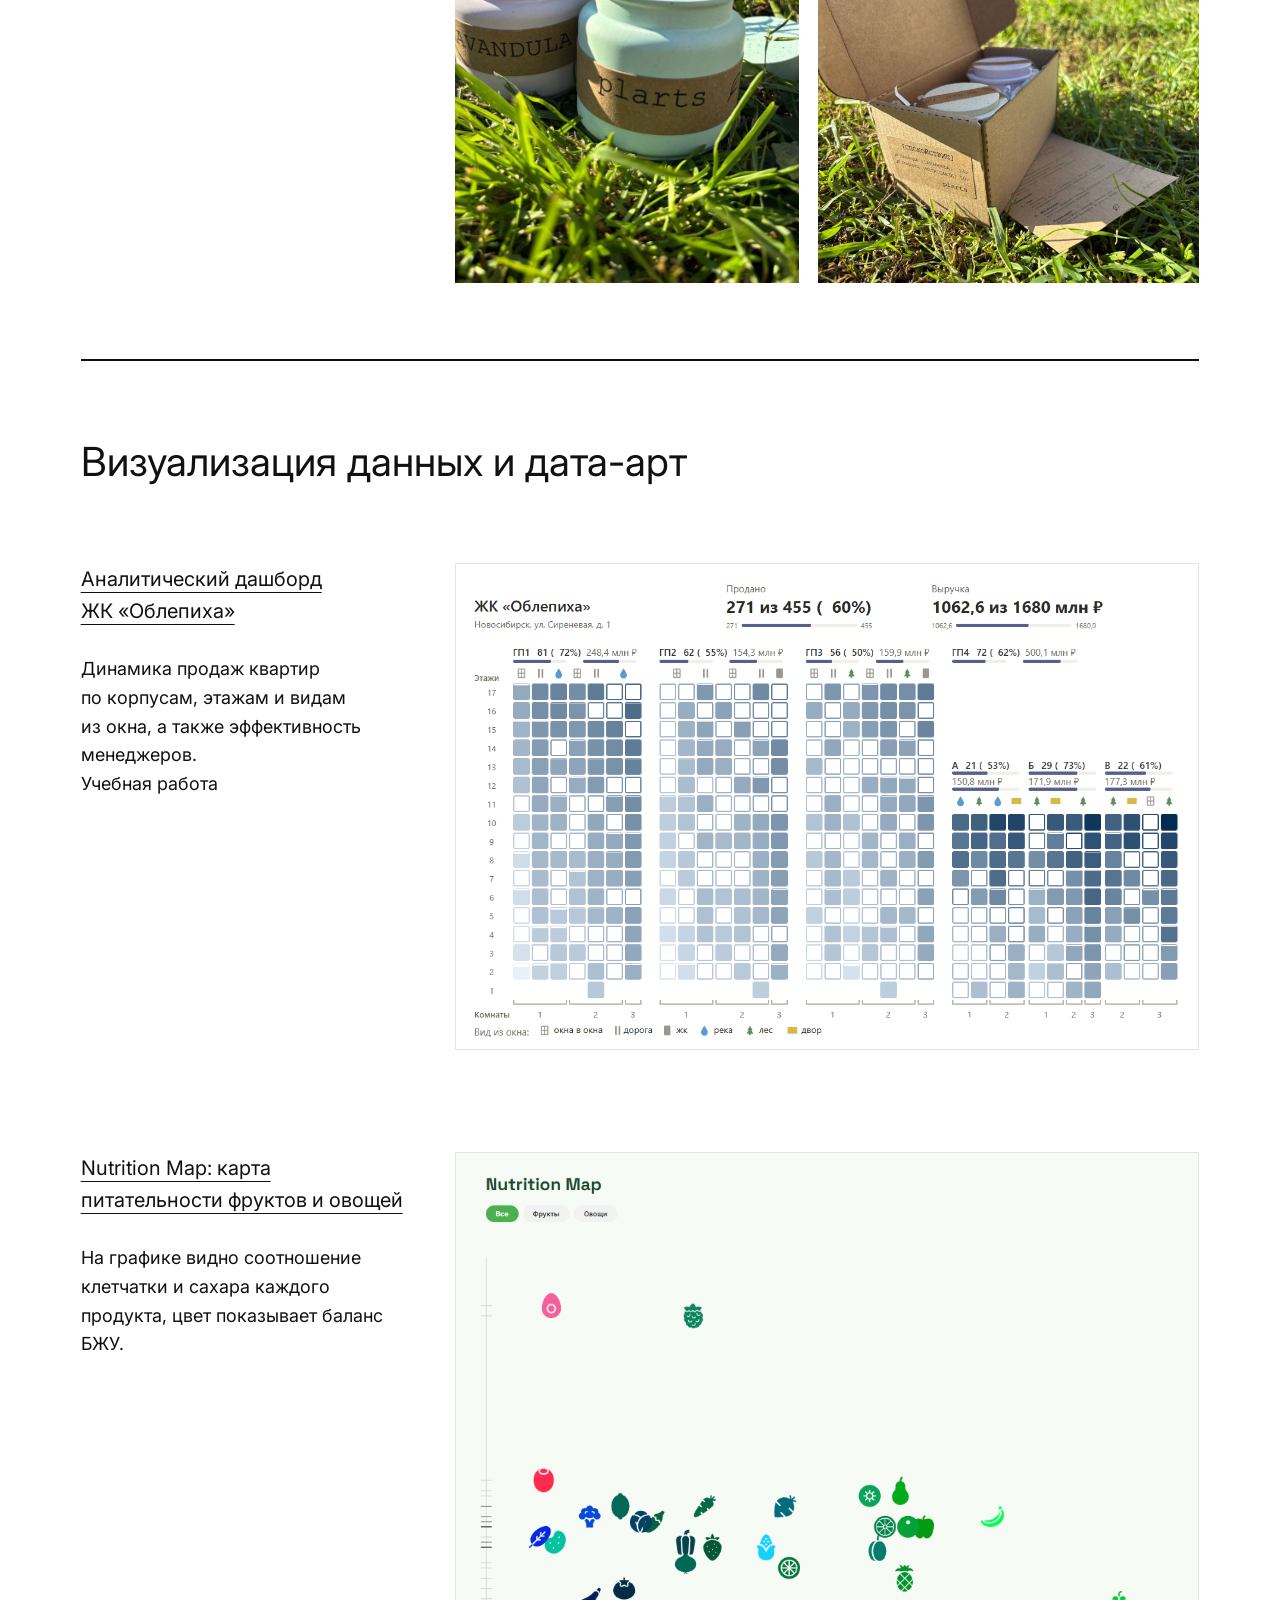
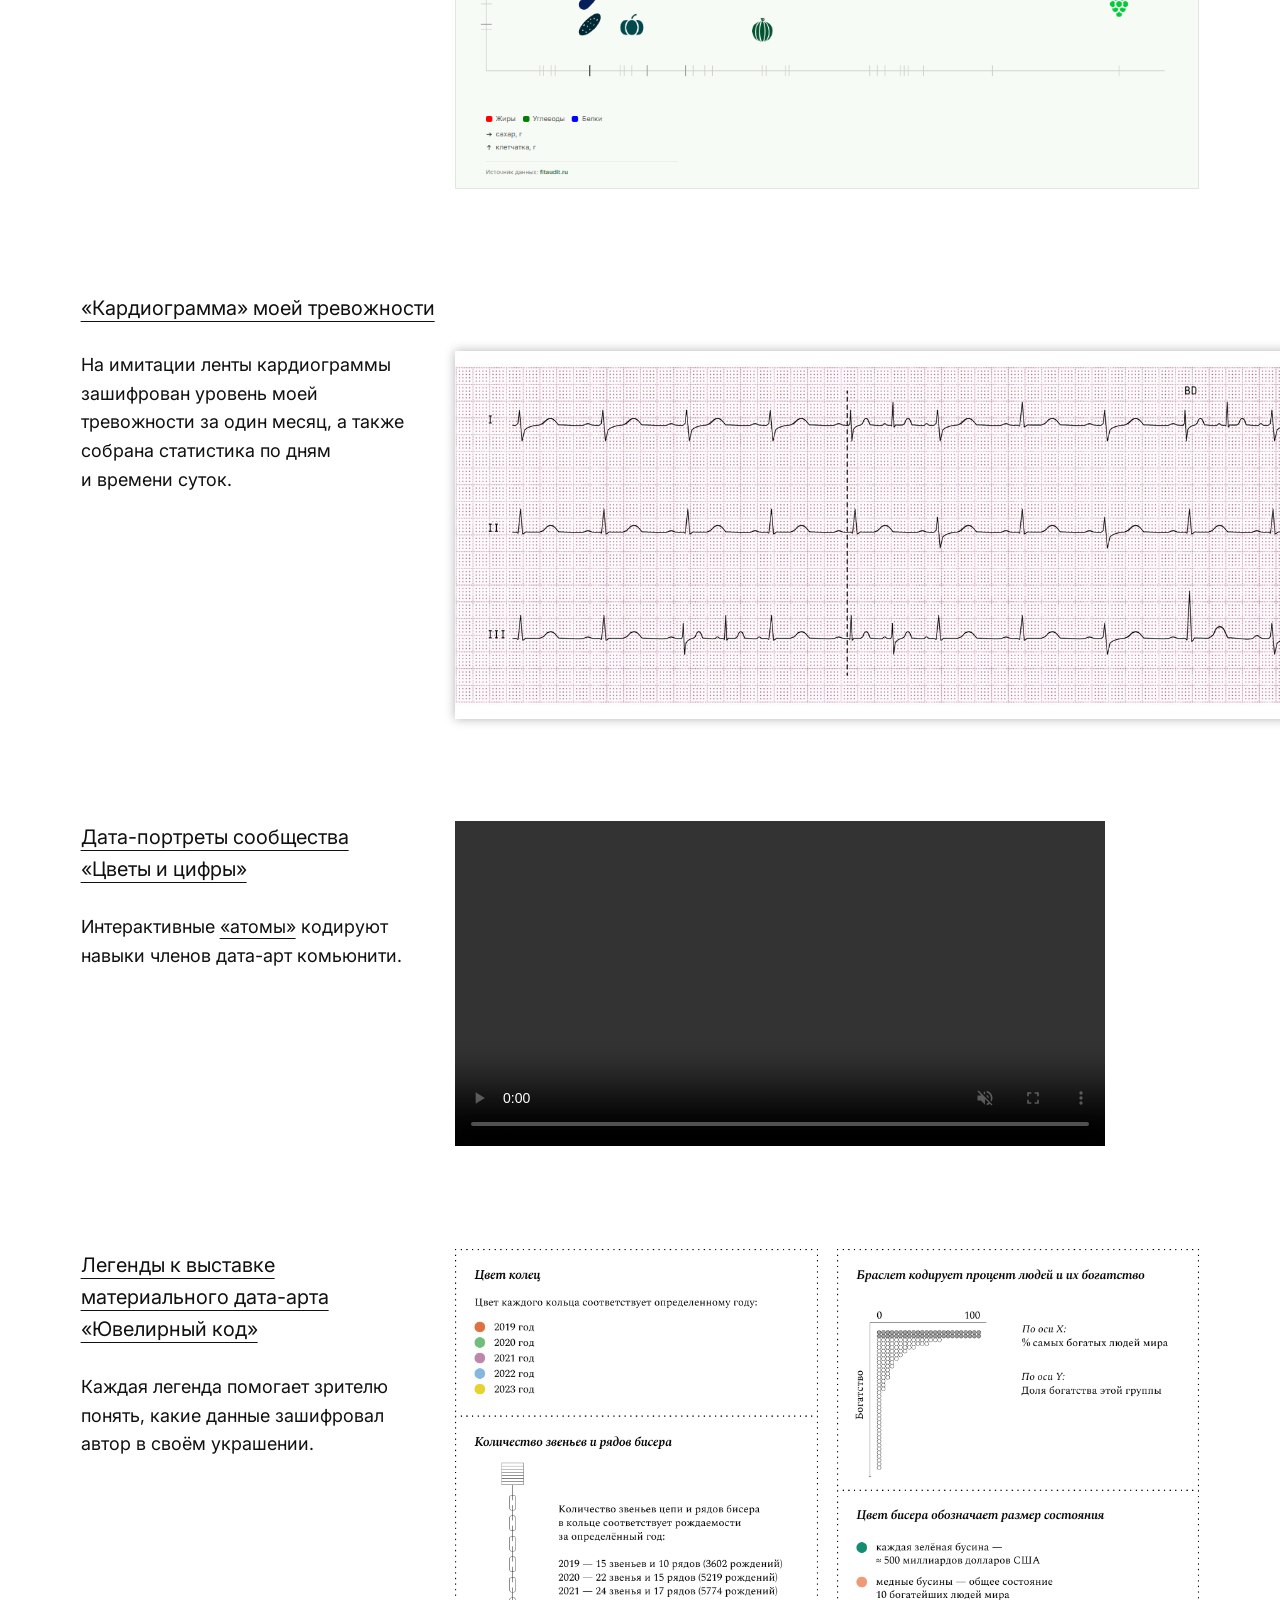
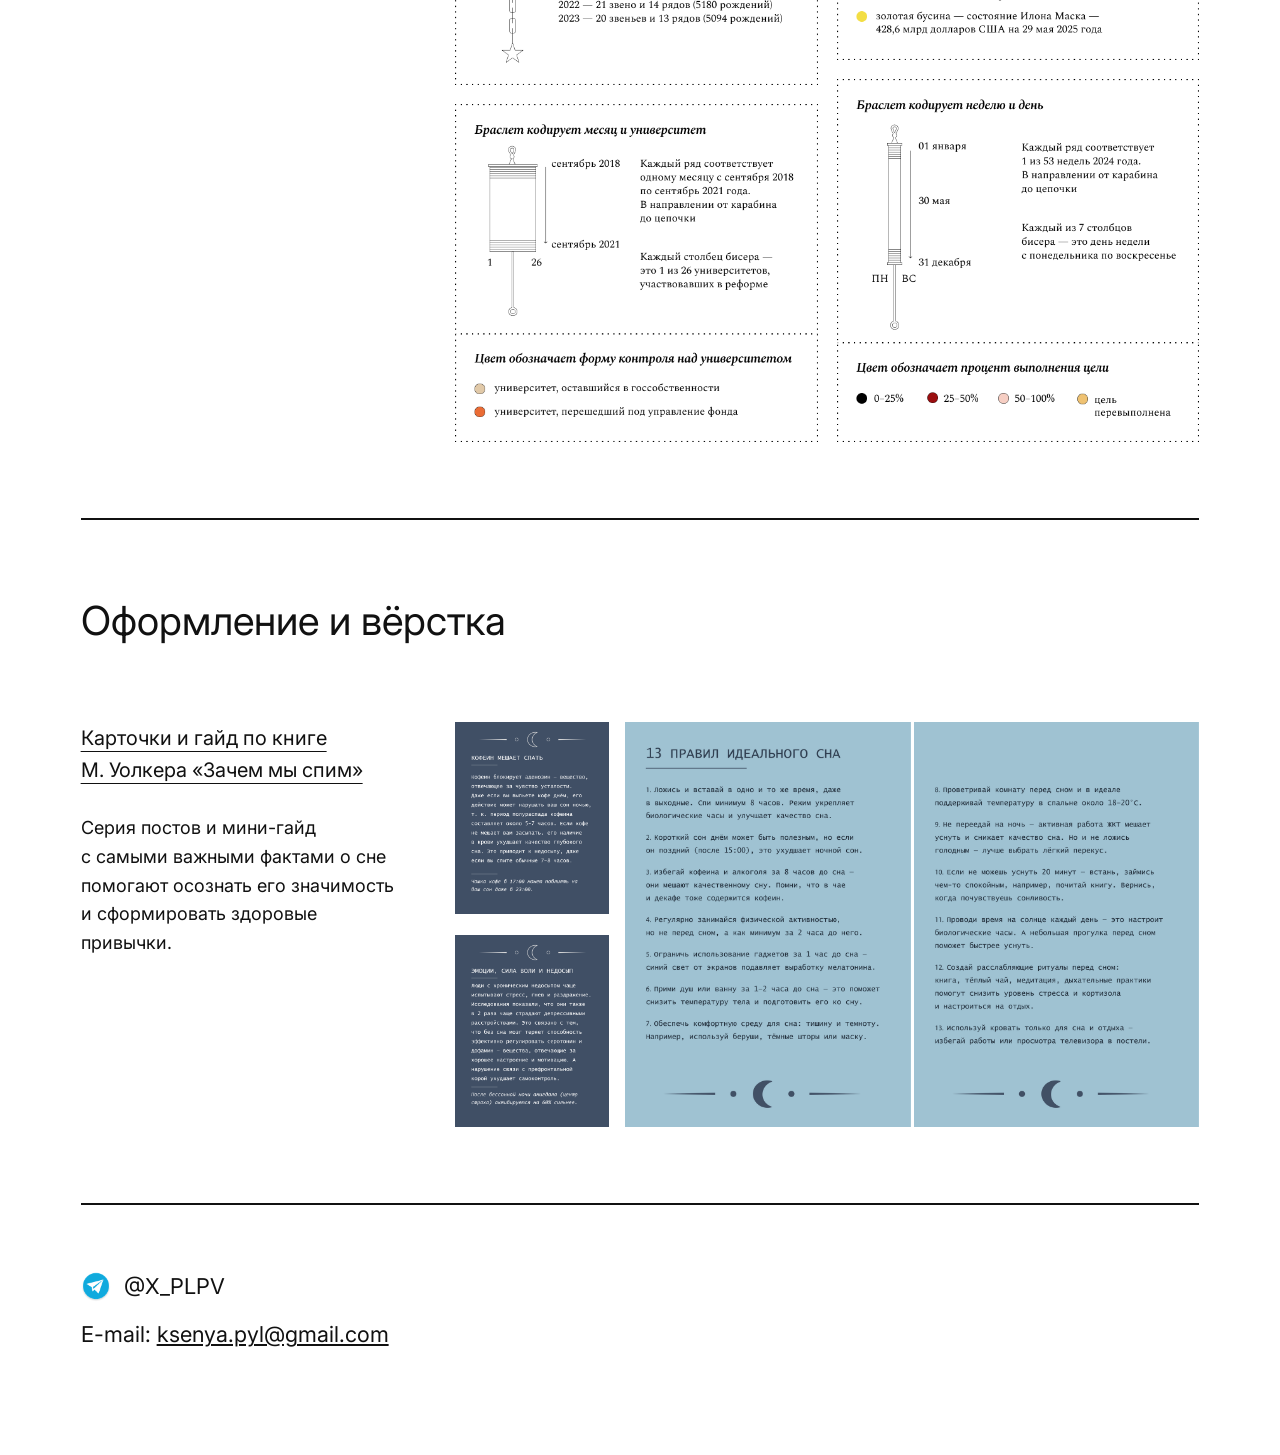
==== commit e95f736f: "Update index.html" ====
--- a/index.html
+++ b/index.html
@@ -4,7 +4,7 @@
 <meta charset="utf-8">
 <meta name="viewport" content="width=device-width, initial-scale=1">
 <title>PLPV — Ксения Пылыпив, дизайнер</title>
-<meta name="description" content="Ксения Пылыпив, дизайнер из Санкт-Петербурга. Информационный и интерфейсный дизайн.">
+<meta name="description" content="Ксения Пылыпив, дизайнер из Санкт-Петербурга. Информационный дизайн и визуализация данных.">
 <link rel="preconnect" href="https://fonts.googleapis.com"><link rel="preconnect" href="https://fonts.gstatic.com" crossorigin>
 <link href="https://fonts.googleapis.com/css2?family=Geist+Mono&family=Inter:wght@400;500&display=swap" rel="stylesheet">
 <link rel="stylesheet" href="style.css">
@@ -16,7 +16,7 @@
   <nav><a href="#works">Мои работы</a><a href="#top">Обо мне</a><a href="#contacts">Контакты</a></nav>
 </header>
 
-<p class="intro" id="about"><span>Ксения Пылыпив, дизайнер из&nbsp;Санкт-Петербурга.</span><span>Помогаю превращать сложную и&nbsp;перегруженную</span><span>информацию в&nbsp;понятные визуальные решения,</span><span>выстраиваю структуру там, где её не&nbsp;хватает.</span><span>Особенно интересны проекты в&nbsp;области</span><span>информационного и&nbsp;интерфейсного дизайна.</span></p>
+<p class="intro" id="about"><span>Ксения Пылыпив, дизайнер из&nbsp;Санкт-Петербурга.</span><span>Помогаю превращать сложную и&nbsp;перегруженную</span><span>информацию в&nbsp;понятные визуальные решения,</span><span>выстраиваю структуру там, где её не&nbsp;хватает.</span><span>Особенно интересны проекты в&nbsp;области</span><span>информационного дизайна и&nbsp;визуализации данных.</span></p>
 <hr>
 
 <main id="works">
@@ -108,7 +108,11 @@
       <div class="lcol l2"><img src="img/legend-2.png" alt="Легенда: процент людей и богатство" loading="lazy"><img src="img/legend-4.png" alt="Легенда: неделя и день" loading="lazy"></div>
     </div>
   </article>
+</section>
+<hr>
 
+<section>
+  <h2>Оформление и&nbsp;вёрстка</h2>
   <article class="project" id="sleep">
     <div class="info">
       <h3><a href="https://readymag.website/u2789686664/5841627/8/" target="_blank" rel="noopener">Карточки и&nbsp;гайд по&nbsp;книге М.&nbsp;Уолкера «Зачем мы спим»</a></h3>
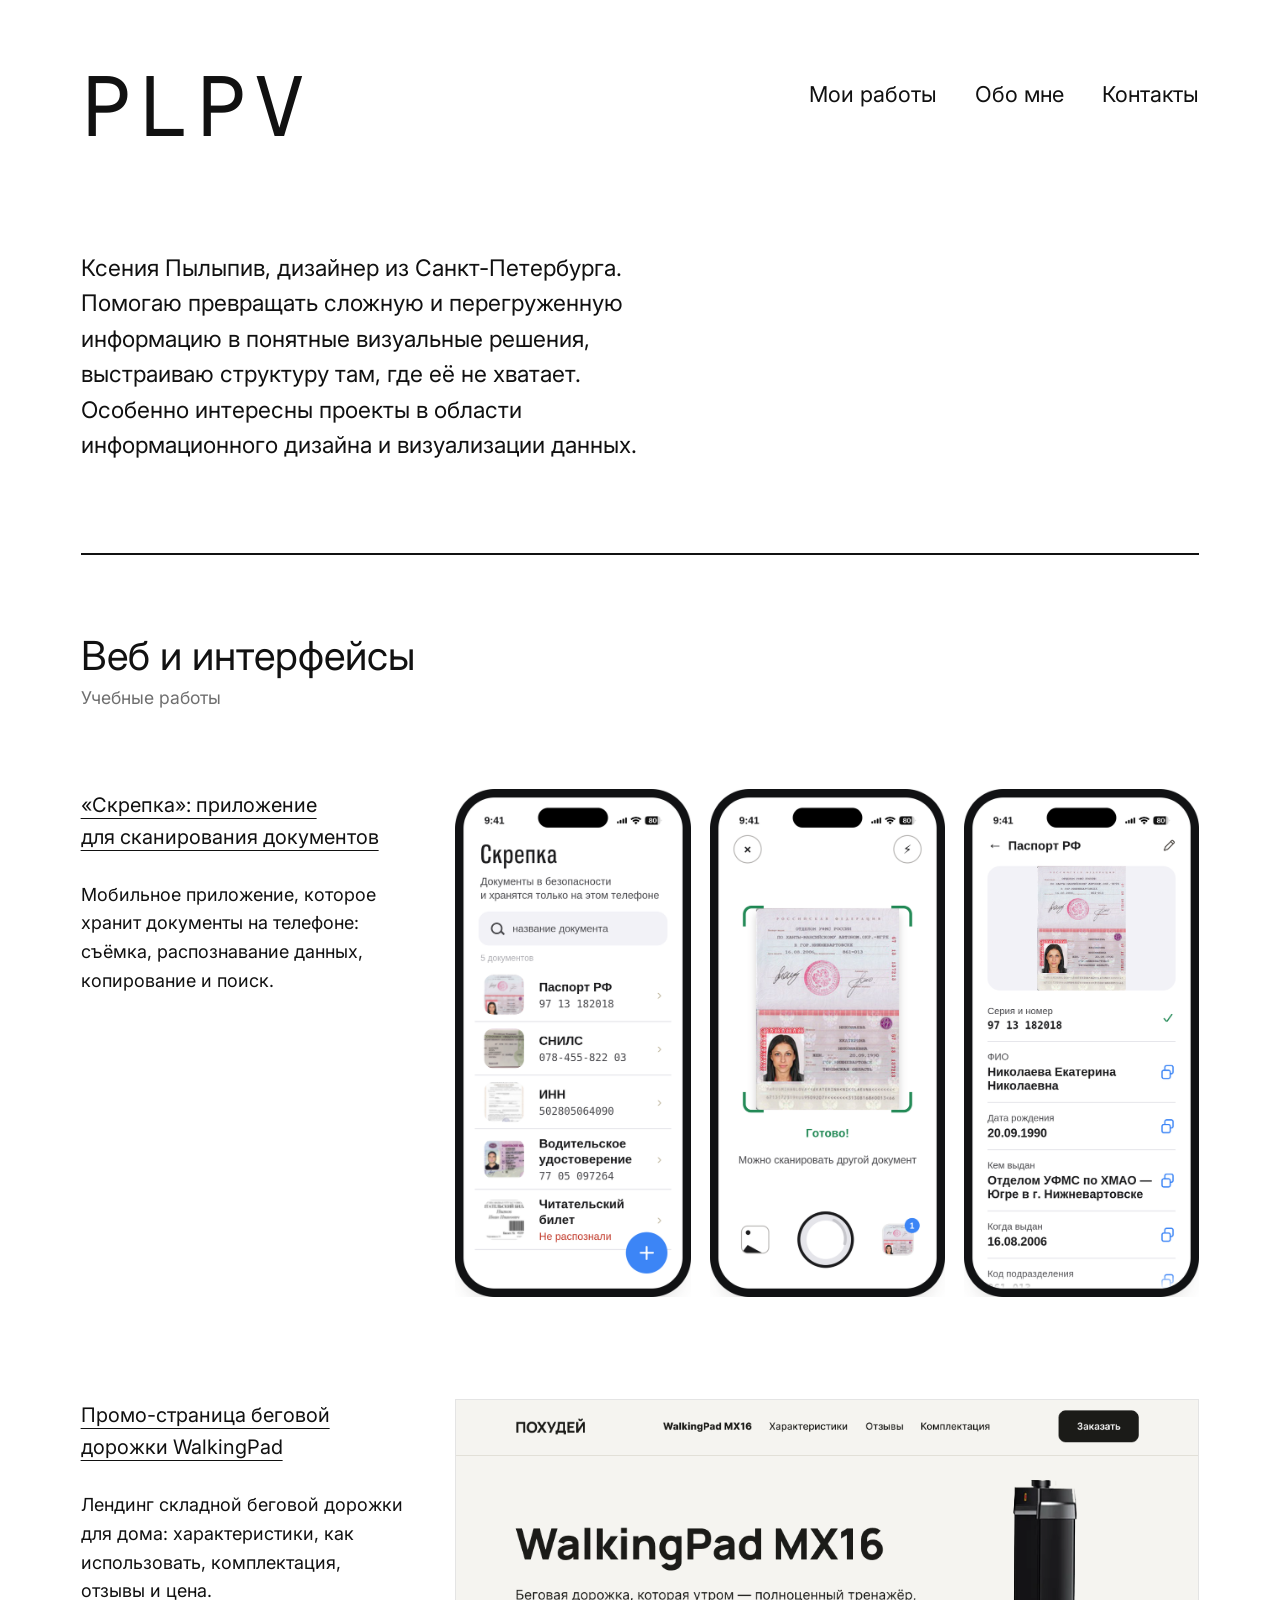
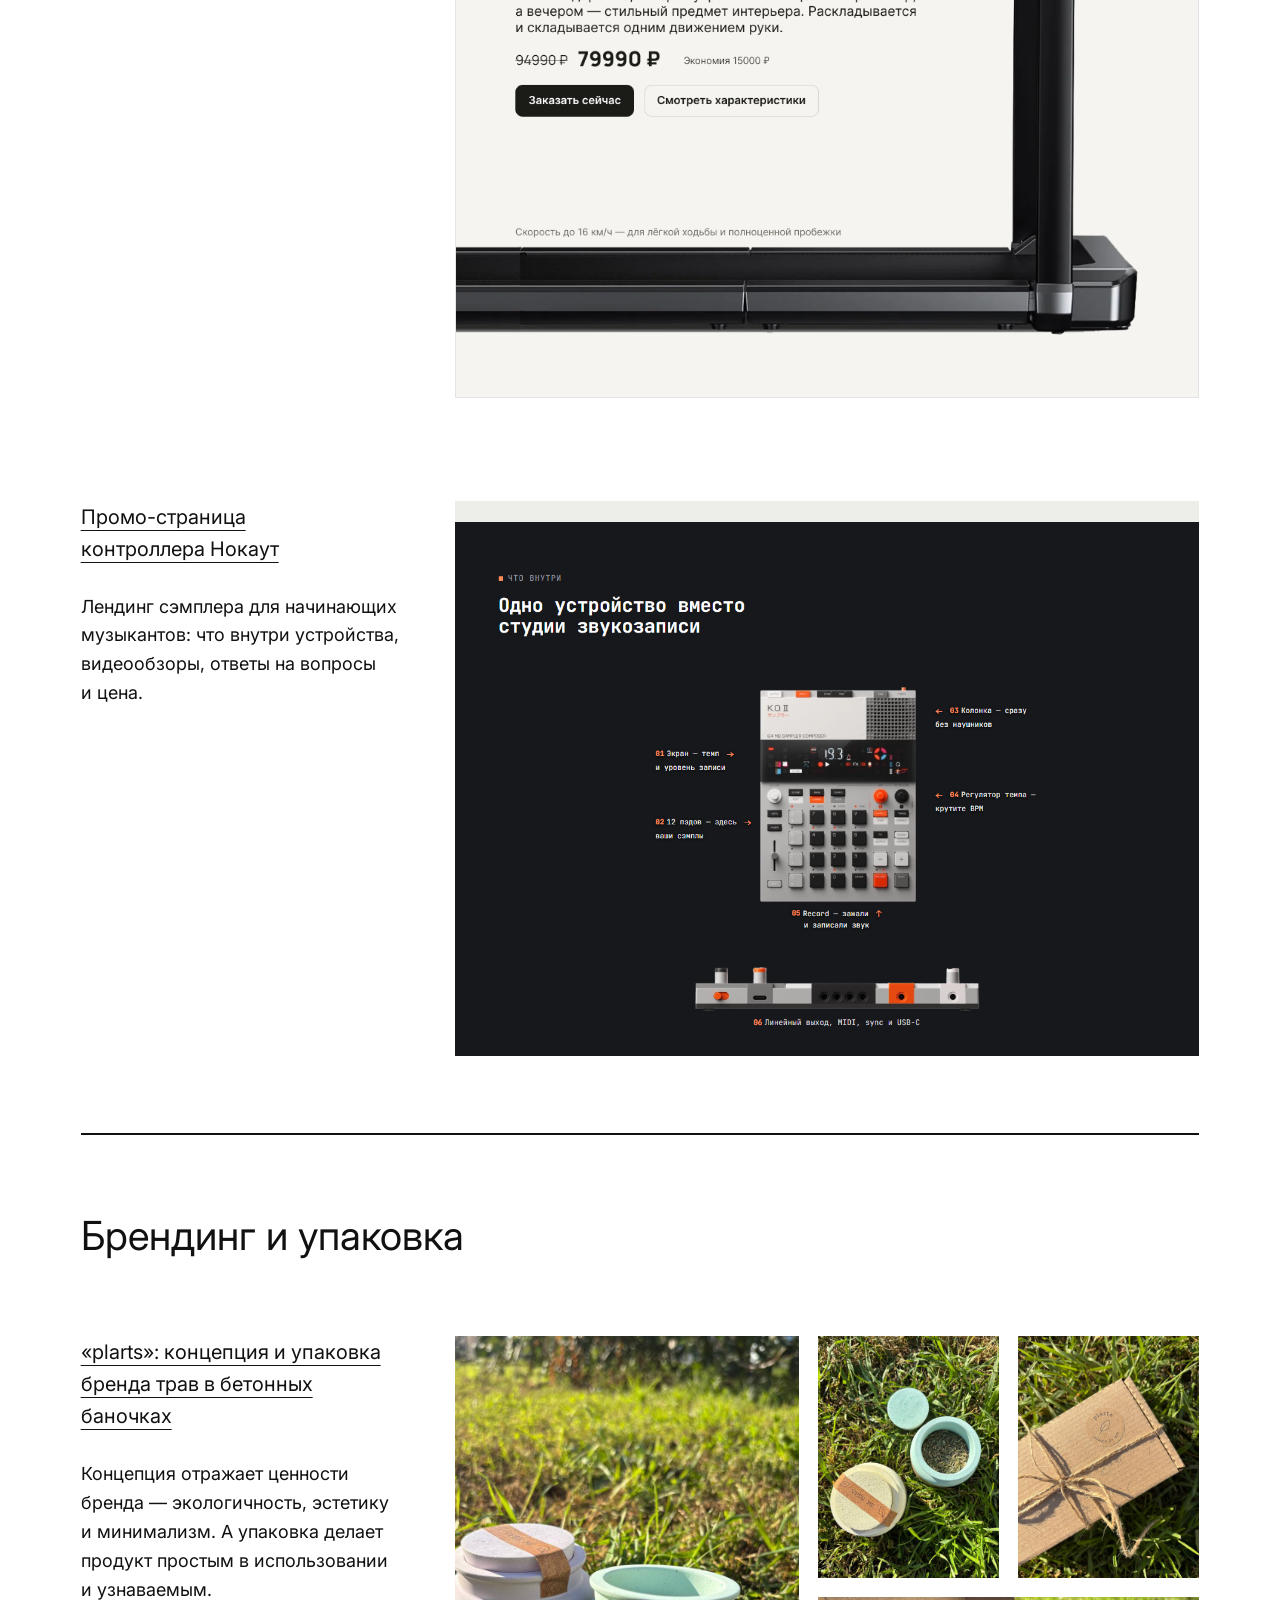
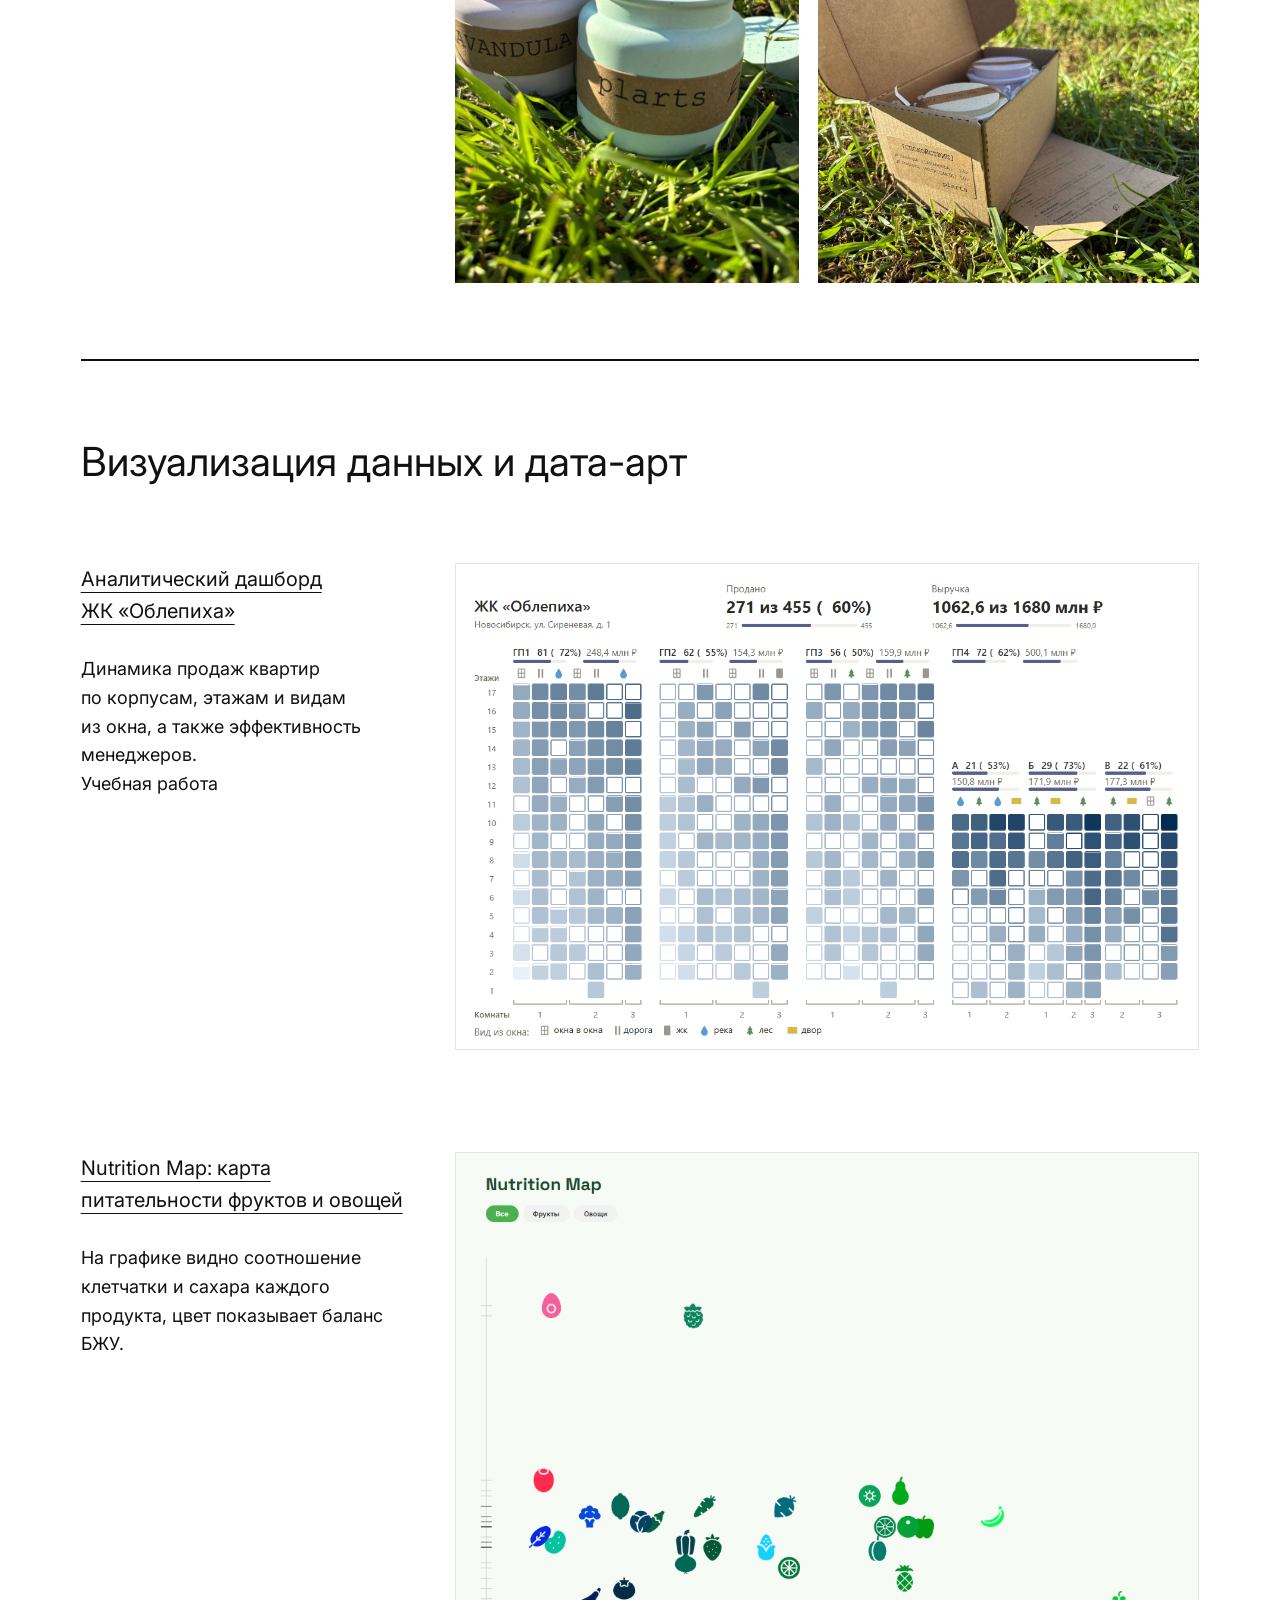
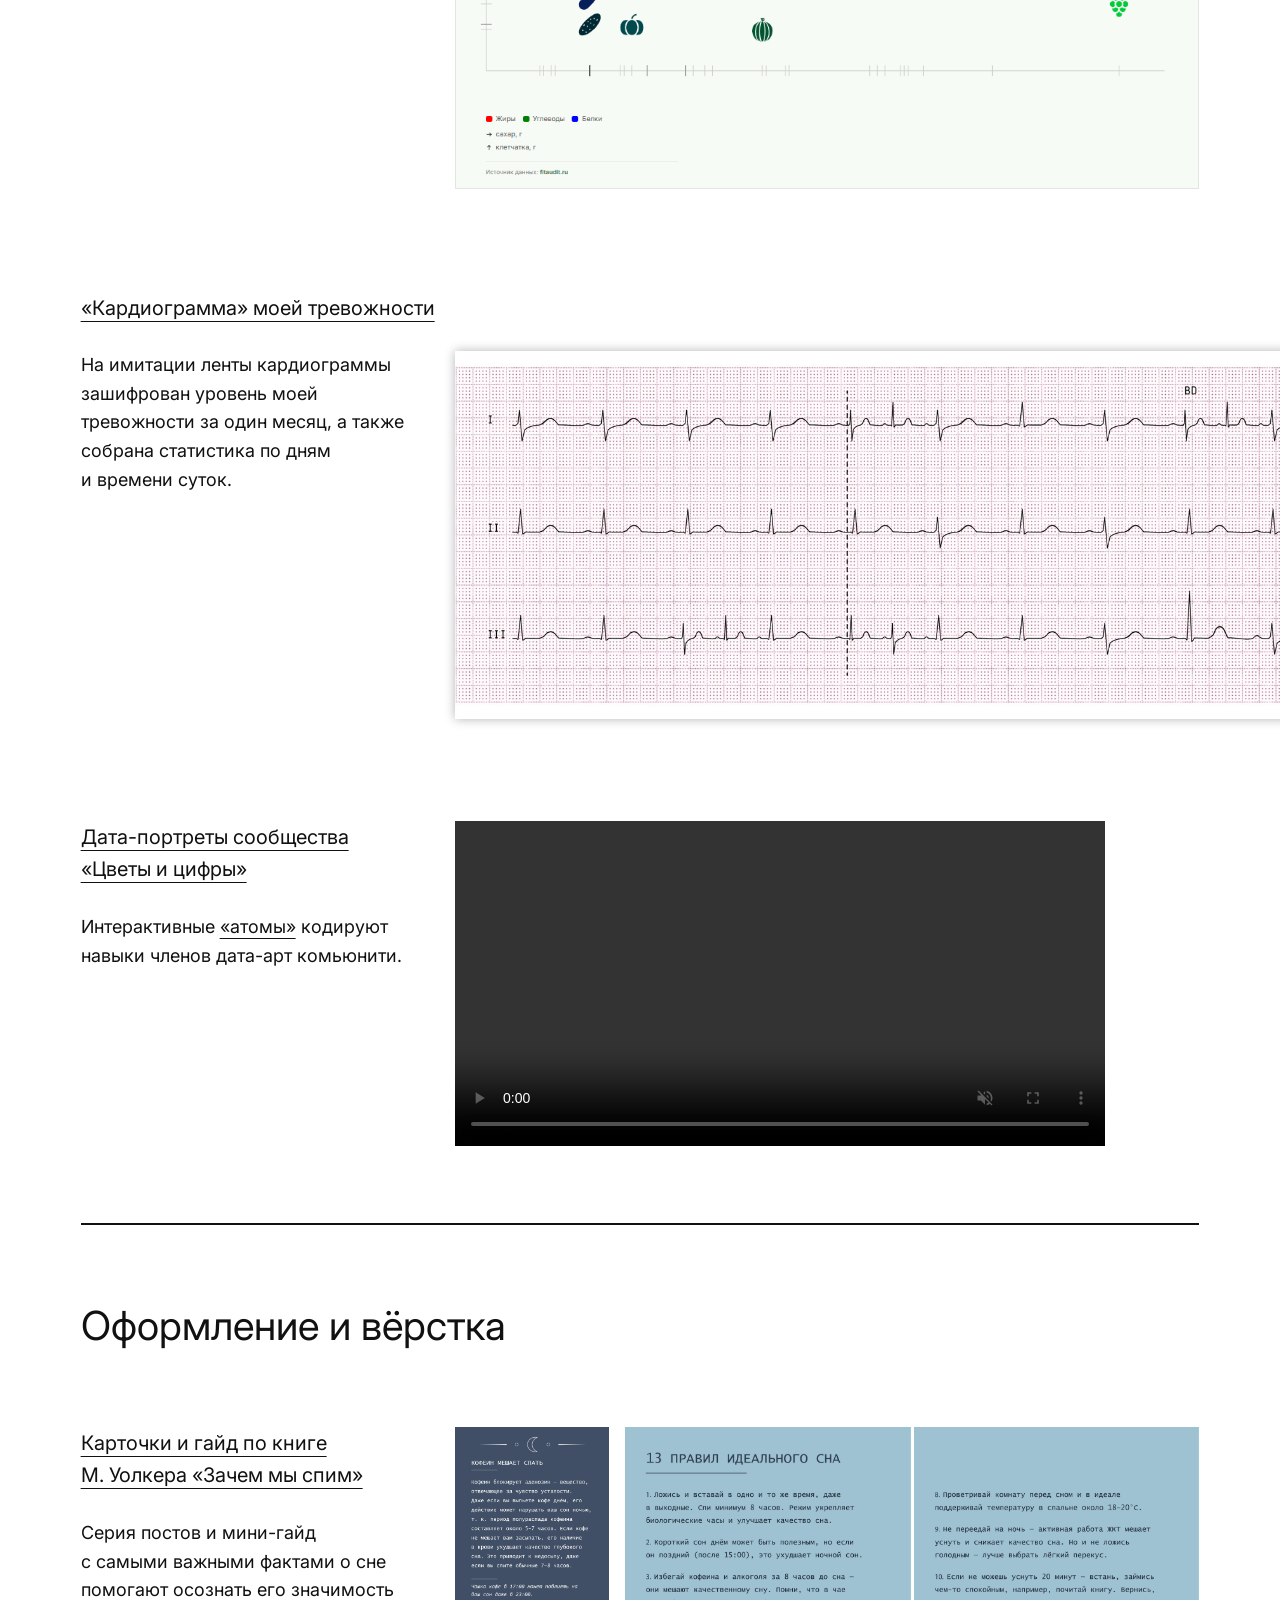
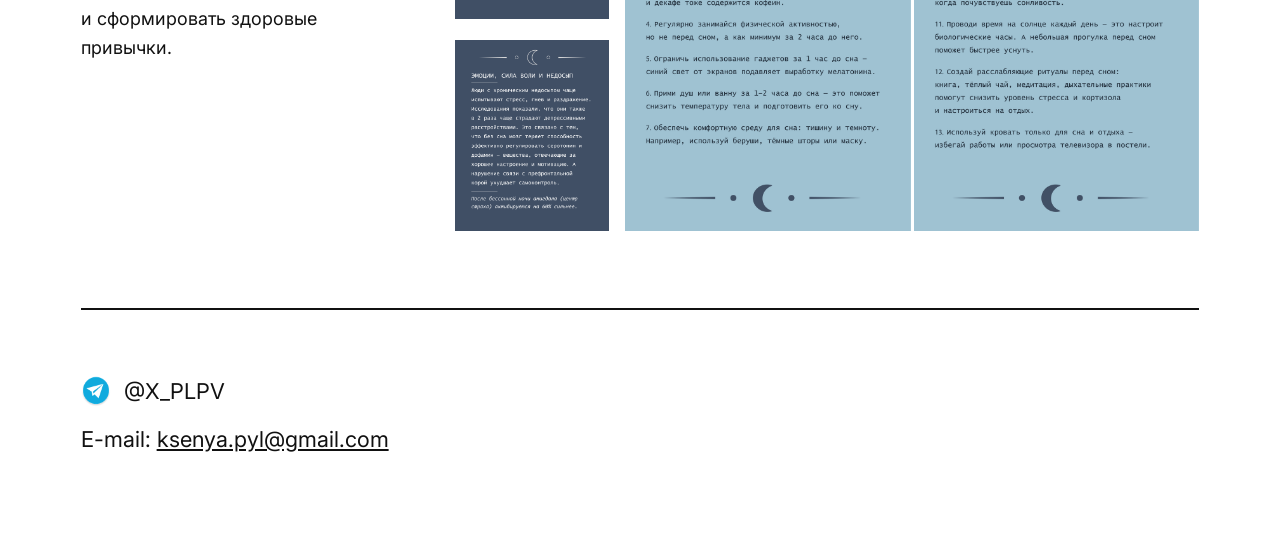
==== commit c47aa8fd: "Update index.html" ====
--- a/index.html
+++ b/index.html
@@ -97,17 +97,6 @@
     </div>
     <video src="img/data-badges.mp4" autoplay muted loop playsinline controls aria-label="Интерактивные дата-бейджи участников сообщества"></video>
   </article>
-
-  <article class="project" id="legends">
-    <div class="info">
-      <h3><a href="https://readymag.website/u2789686664/5841627/6/" target="_blank" rel="noopener">Легенды к&nbsp;выставке материального дата-арта «Ювелирный код»</a></h3>
-      <p>Каждая легенда помогает зрителю понять, какие данные зашифровал автор в&nbsp;своём украшении.</p>
-    </div>
-    <div class="legends">
-      <div class="lcol l1"><img src="img/legend-1.png" alt="Легенда: цвет колец и количество звеньев" loading="lazy"><img src="img/legend-3.png" alt="Легенда: месяц и университет" loading="lazy"></div>
-      <div class="lcol l2"><img src="img/legend-2.png" alt="Легенда: процент людей и богатство" loading="lazy"><img src="img/legend-4.png" alt="Легенда: неделя и день" loading="lazy"></div>
-    </div>
-  </article>
 </section>
 <hr>
 
--- a/style.css
+++ b/style.css
@@ -13,7 +13,7 @@
 header{display:flex;justify-content:space-between;align-items:flex-start;padding-top:clamp(28px,5vw,90px)}
 .logo{font-family:var(--mono);font-weight:400;font-size:clamp(56px,6.6vw,128px);letter-spacing:.08em;line-height:1;text-decoration:none}
 nav{display:flex;gap:clamp(18px,3vw,48px);font-size:clamp(19px,.714vw + 12.7px,34px);padding-top:.6em}
-nav a{text-decoration:none}
+nav a{text-decoration:none;white-space:nowrap}
 .intro{max-width:900px;font-size:clamp(19px,.714vw + 13.7px,36px);line-height:1.55;margin:clamp(48px,8vw,130px) 0 clamp(48px,7vw,110px)}
 .intro span{display:block}
 hr{border:0;border-top:2px solid var(--ink);margin:0}
@@ -50,11 +50,10 @@
 @media(max-width:820px){
  .project{grid-template-columns:1fr}.info p{max-width:none}
  .top-title h3{margin:0}
- .plarts{grid-template-columns:1fr 1fr}.plarts .a,.plarts .d{grid-column:1/-1;grid-row:auto}
  .ecg img{width:500%}
- .sleep{grid-template-columns:1fr 1fr;gap:var(--g)}.sleep>.dark,.sleep>img:nth-child(n){grid-column:auto}.sleep .dark{gap:var(--g);grid-column:1/-1;display:grid;grid-template-columns:1fr 1fr}
- .sleep .dark img{height:auto}
- nav{font-size:16px;gap:14px}.logo{font-size:52px}
+ header{flex-direction:column;gap:22px}
+ nav{font-size:16px;gap:20px;padding-top:0}.logo{font-size:52px}
+ .intro{font-size:17px}
 }
 @media(prefers-reduced-motion:reduce){html{scroll-behavior:auto}}
 
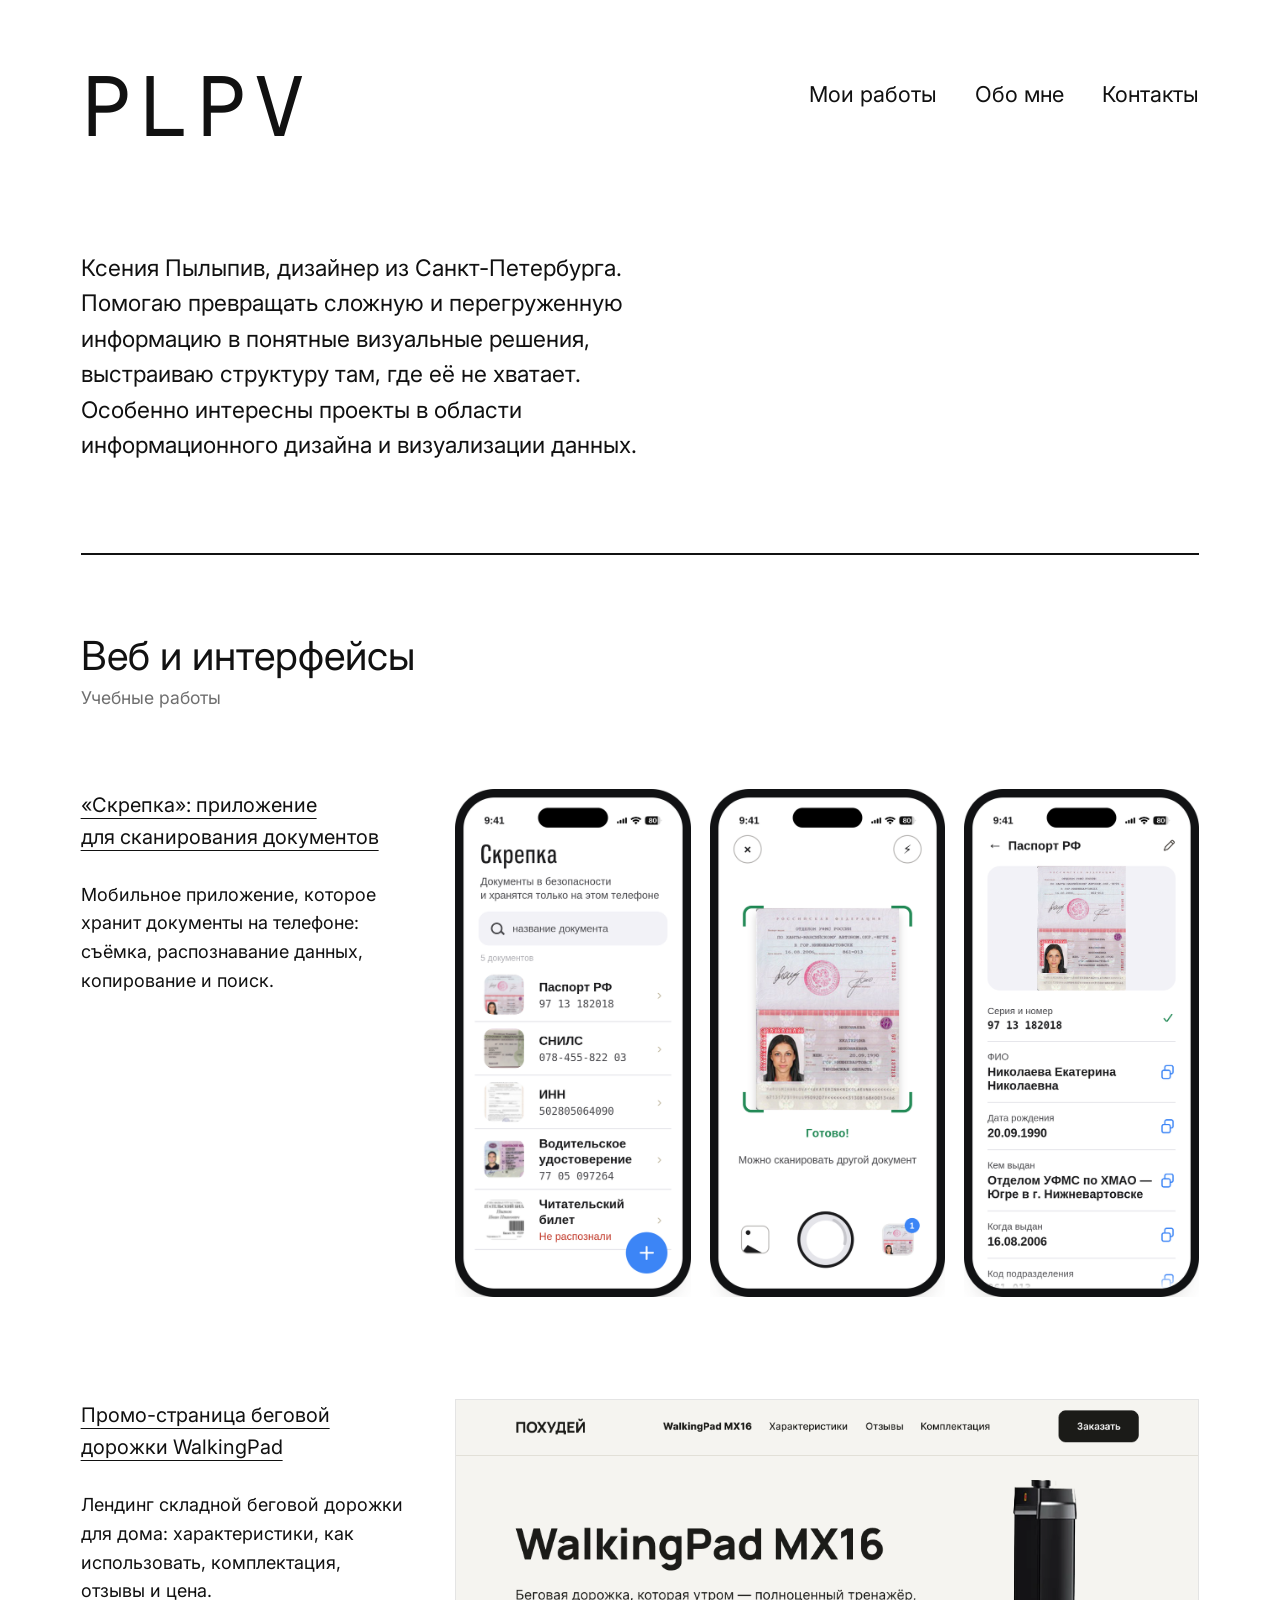
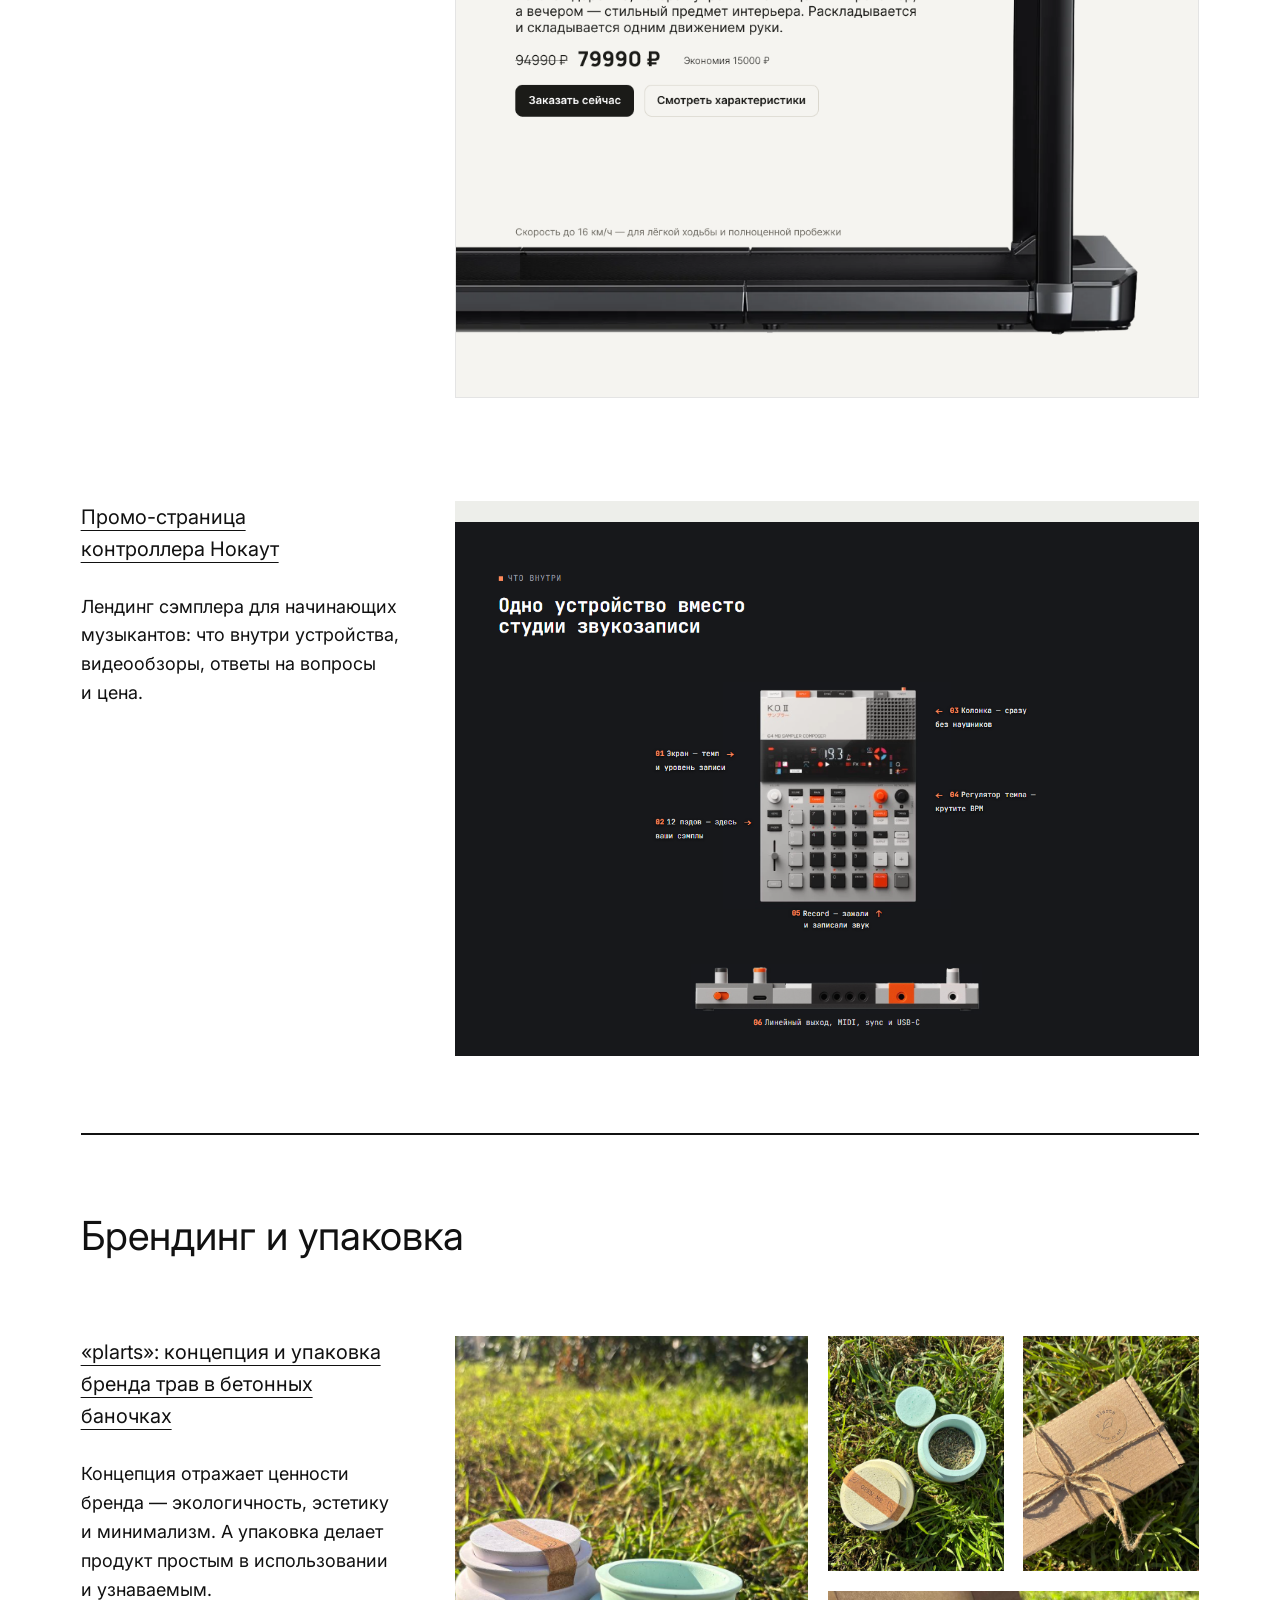
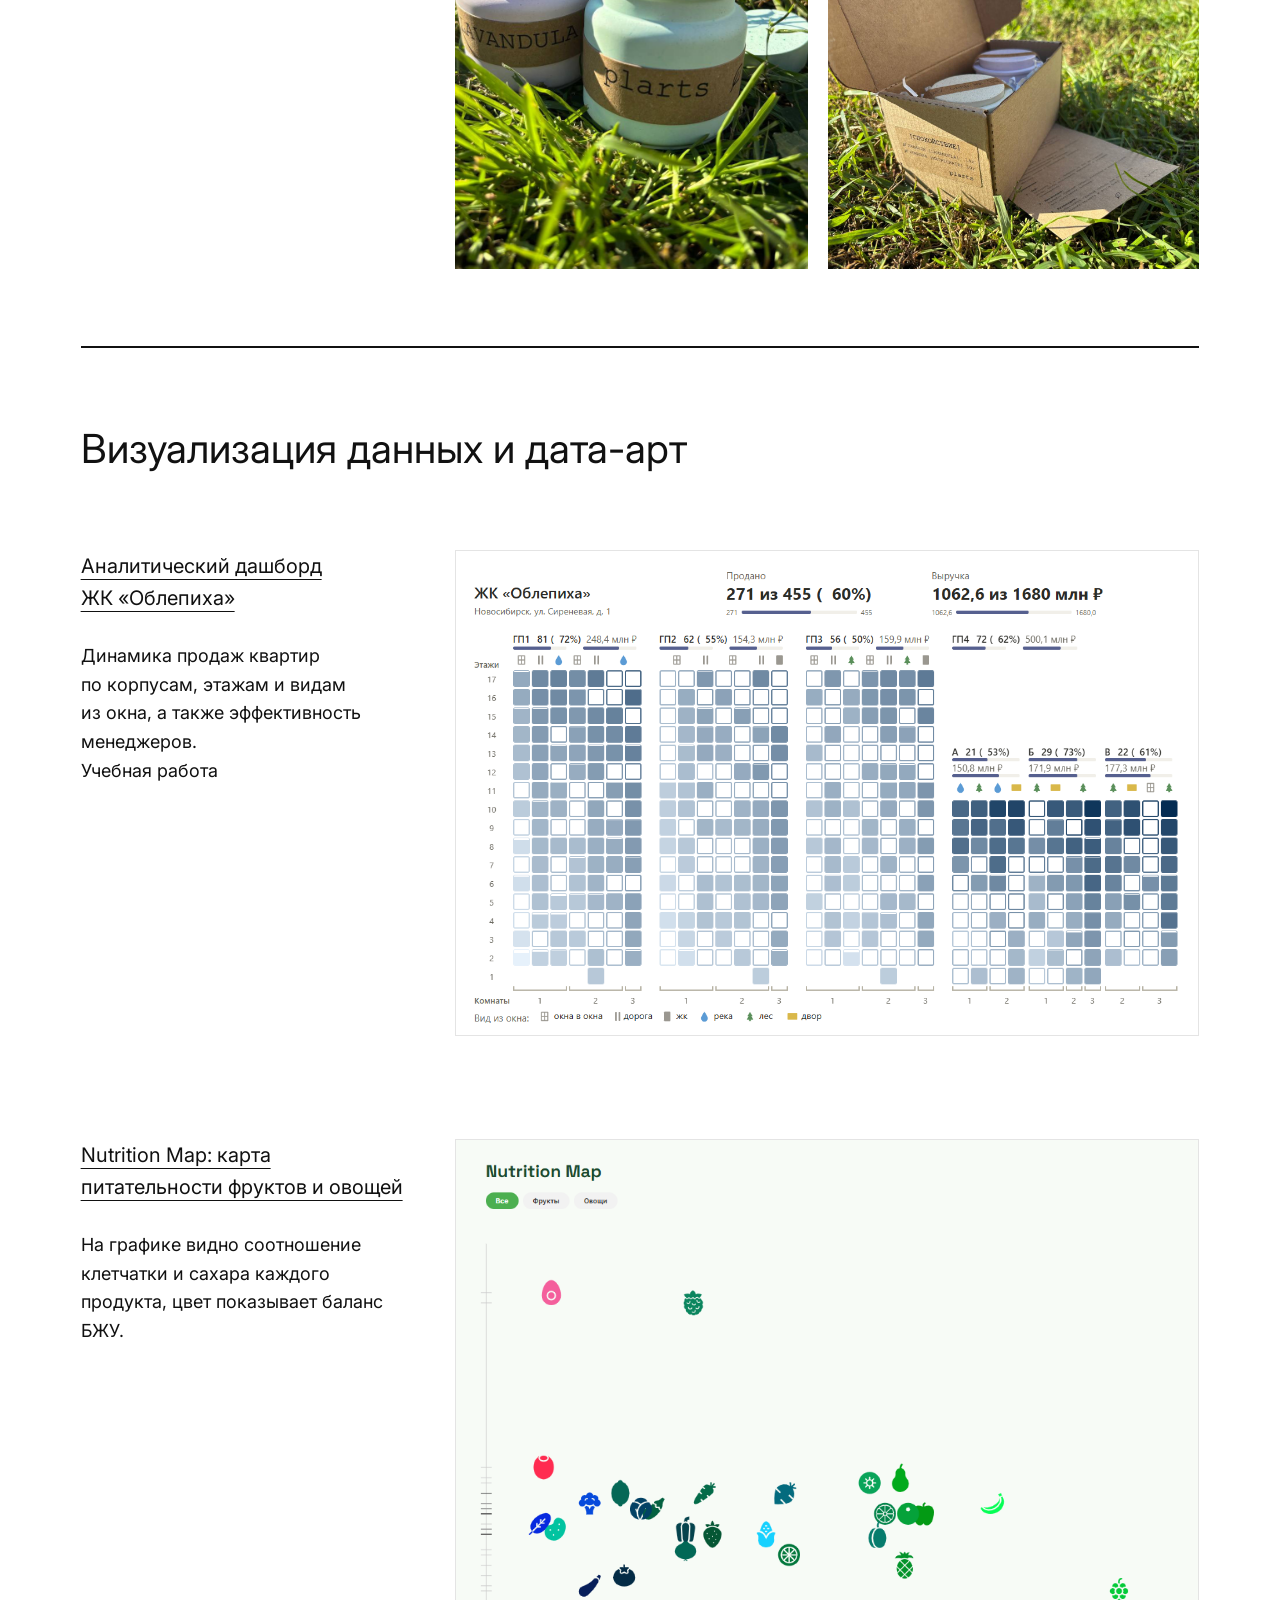
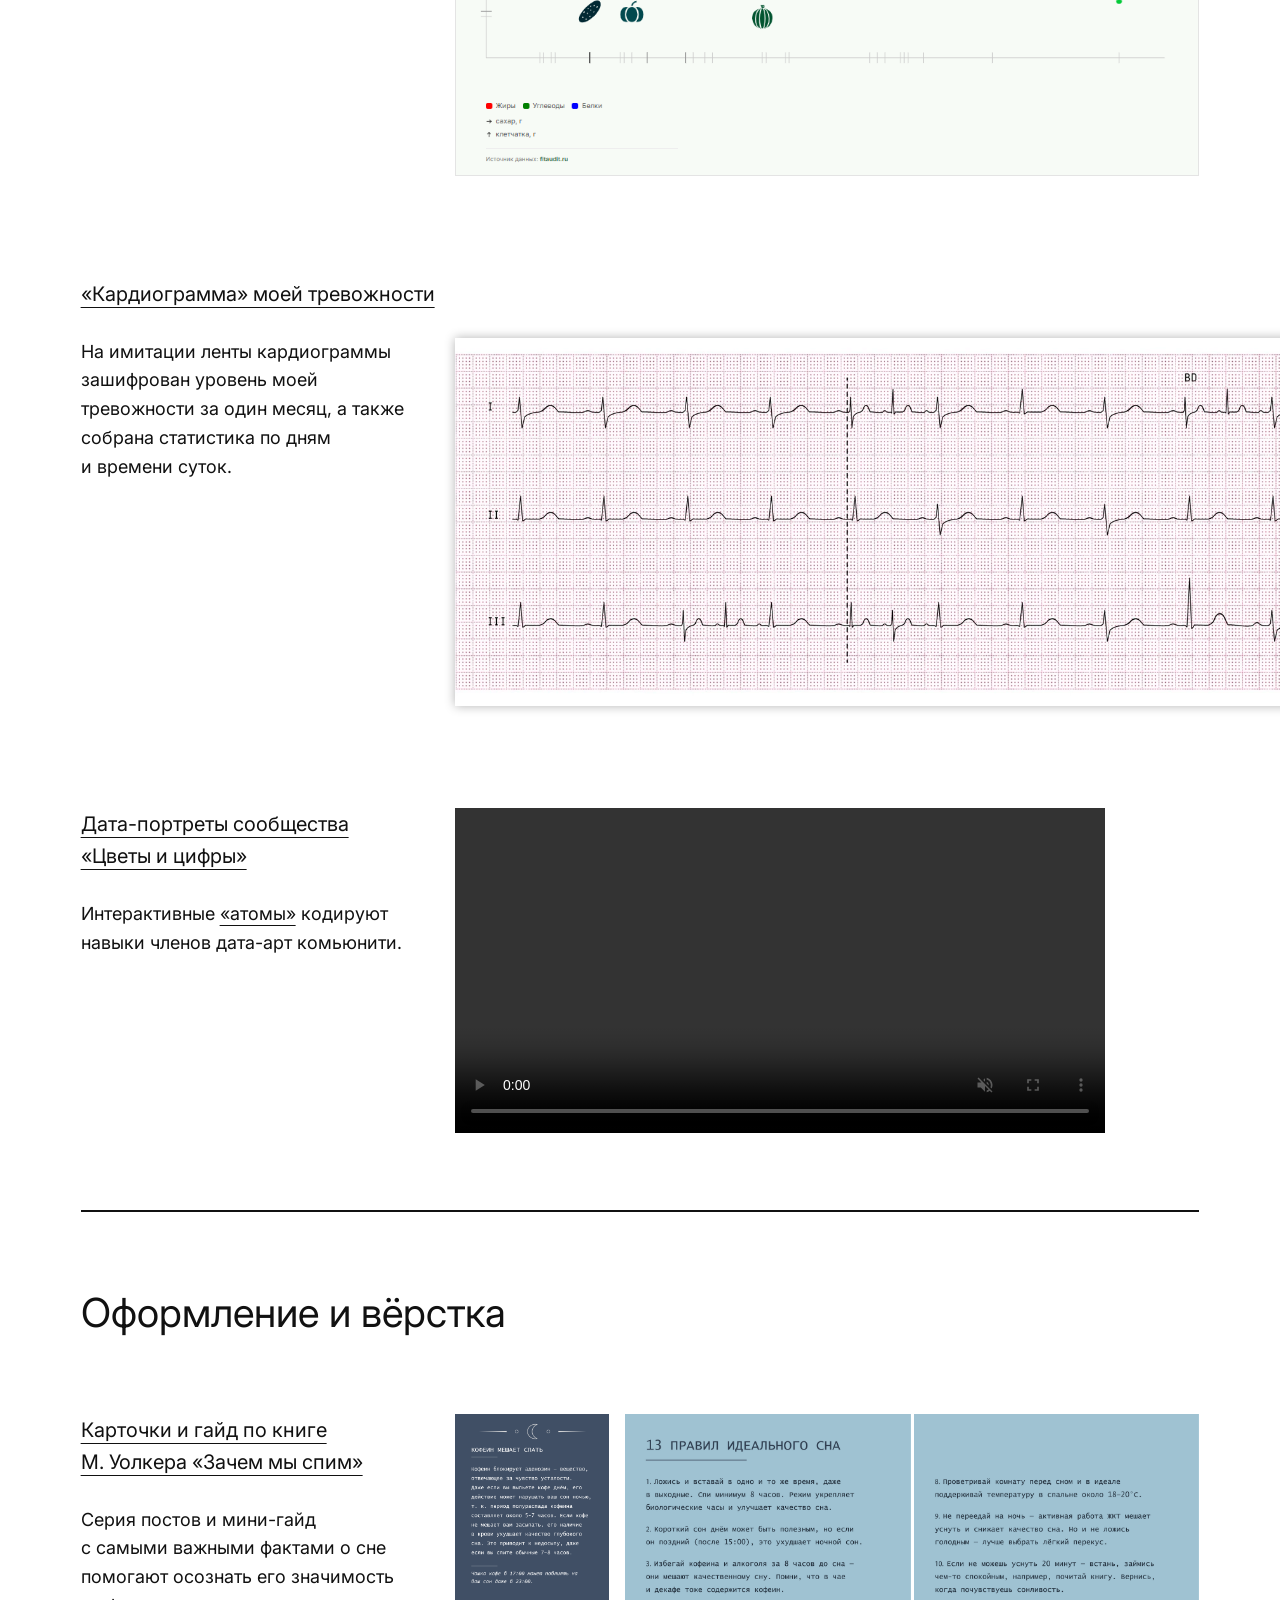
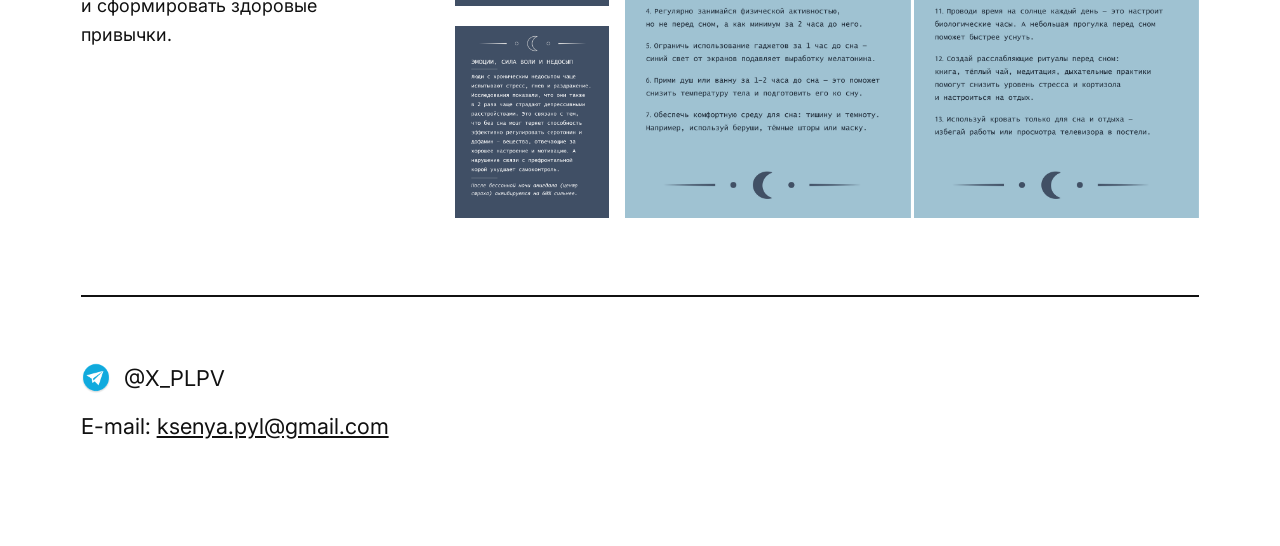
==== commit df513dc7: "Update index.html" ====
--- a/index.html
+++ b/index.html
@@ -16,7 +16,7 @@
   <nav><a href="#works">Мои работы</a><a href="#top">Обо мне</a><a href="#contacts">Контакты</a></nav>
 </header>
 
-<p class="intro" id="about"><span>Ксения Пылыпив, дизайнер из&nbsp;Санкт-Петербурга.</span><span>Помогаю превращать сложную и&nbsp;перегруженную</span><span>информацию в&nbsp;понятные визуальные решения,</span><span>выстраиваю структуру там, где её не&nbsp;хватает.</span><span>Особенно интересны проекты в&nbsp;области</span><span>информационного дизайна и&nbsp;визуализации данных.</span></p>
+<p class="intro" id="about"><span>Ксения Пылыпив, дизайнер из&nbsp;Санкт-Петербурга.</span> <span>Помогаю превращать сложную и&nbsp;перегруженную</span> <span>информацию в&nbsp;понятные визуальные решения,</span> <span>выстраиваю структуру там, где её не&nbsp;хватает.</span> <span>Особенно интересны проекты в&nbsp;области</span> <span>информационного дизайна и&nbsp;визуализации данных.</span></p>
 <hr>
 
 <main id="works">
@@ -56,10 +56,8 @@
       <p>Концепция отражает ценности бренда&nbsp;— экологичность, эстетику и&nbsp;минимализм. А&nbsp;упаковка делает продукт простым в&nbsp;использовании и&nbsp;узнаваемым.</p>
     </div>
     <div class="gallery plarts" id="plarts">
-      <img class="a" src="img/plarts-1.jpg" alt="Баночки plarts с лавандой и ромашкой на траве">
-      <img src="img/plarts-2.jpg" alt="Открытая баночка с травами">
-      <img src="img/plarts-3.jpg" alt="Крафтовая коробка plarts, перевязанная шпагатом">
-      <img class="d" src="img/plarts-4.jpg" alt="Открытая коробка с двумя баночками и инструкцией">
+      <div class="a"><img src="img/plarts-1.jpg" alt="Баночки plarts с лавандой и ромашкой на траве"></div>
+      <div class="r"><img src="img/plarts-2.jpg" alt="Открытая баночка с травами"><img src="img/plarts-3.jpg" alt="Крафтовая коробка plarts, перевязанная шпагатом"><img class="d" src="img/plarts-4.jpg" alt="Открытая коробка с двумя баночками и инструкцией"></div>
     </div>
   </article>
 </section>
--- a/style.css
+++ b/style.css
@@ -26,19 +26,23 @@
 .info p{max-width:32ch}
 .top-title h3{grid-column:1/-1;margin:0 0 -1.2em}
 .gallery{display:grid;gap:var(--g)}
-.plarts{grid-template-columns:1.9fr 1fr 1fr}
-.plarts .a{grid-row:span 2}.plarts .d{grid-column:2/4}
-.plarts img{width:100%;height:100%;object-fit:cover}
+.plarts{grid-template-columns:minmax(0,1.9fr) minmax(0,2fr)}
+.plarts .a{position:relative}
+.plarts .a img{position:absolute;inset:0;width:100%;height:100%;object-fit:cover}
+.plarts .r{display:grid;grid-template-columns:minmax(0,1fr) minmax(0,1fr);gap:var(--g);min-width:0}
+.plarts .r img{display:block;width:100%;height:auto}
+.plarts .r .d{grid-column:1/-1}
 .legends{display:grid;grid-template-columns:1fr 1fr;gap:var(--g)}
 .lcol{display:grid;gap:var(--g);aspect-ratio:577/1262;min-height:0;overflow:hidden}
 .l1{grid-template-rows:702fr 544fr}.l2{grid-template-rows:656fr 578fr}
 .lcol img{width:100%;height:100%;min-height:0;object-fit:fill}
-.sleep{display:grid;grid-template-columns:236fr 24fr 439fr 4fr 438fr;align-items:stretch}
+.sleep{display:grid;grid-template-columns:minmax(0,236fr) minmax(0,24fr) minmax(0,439fr) minmax(0,4fr) minmax(0,438fr);align-items:stretch}
 .sleep .dark{display:flex;flex-direction:column;justify-content:space-between;gap:var(--g)}
 .sleep>.dark{grid-column:1}.sleep>img:nth-child(2){grid-column:3}.sleep>img:nth-child(3){grid-column:5}
 .sleep .card{background:#404f65;padding:0 6%;flex:none}
 .sleep .card img{width:100%;height:auto;aspect-ratio:900/1275}
-.three{grid-template-columns:repeat(3,1fr)}
+.three{grid-template-columns:repeat(3,minmax(0,1fr))}
+.gallery>*,.sleep>*{min-width:0}
 .ecg{position:relative;z-index:2}
 .ecg img{width:450%;max-width:none;will-change:transform;box-shadow:0 0 10px rgba(0,0,0,.3)}
 video{width:100%;max-width:650px}
@@ -53,7 +57,7 @@
  .ecg img{width:500%}
  header{flex-direction:column;gap:22px}
  nav{font-size:16px;gap:20px;padding-top:0}.logo{font-size:52px}
- .intro{font-size:17px}
+ .intro{font-size:17px;text-wrap:pretty}.intro span{display:inline}
 }
 @media(prefers-reduced-motion:reduce){html{scroll-behavior:auto}}
 
